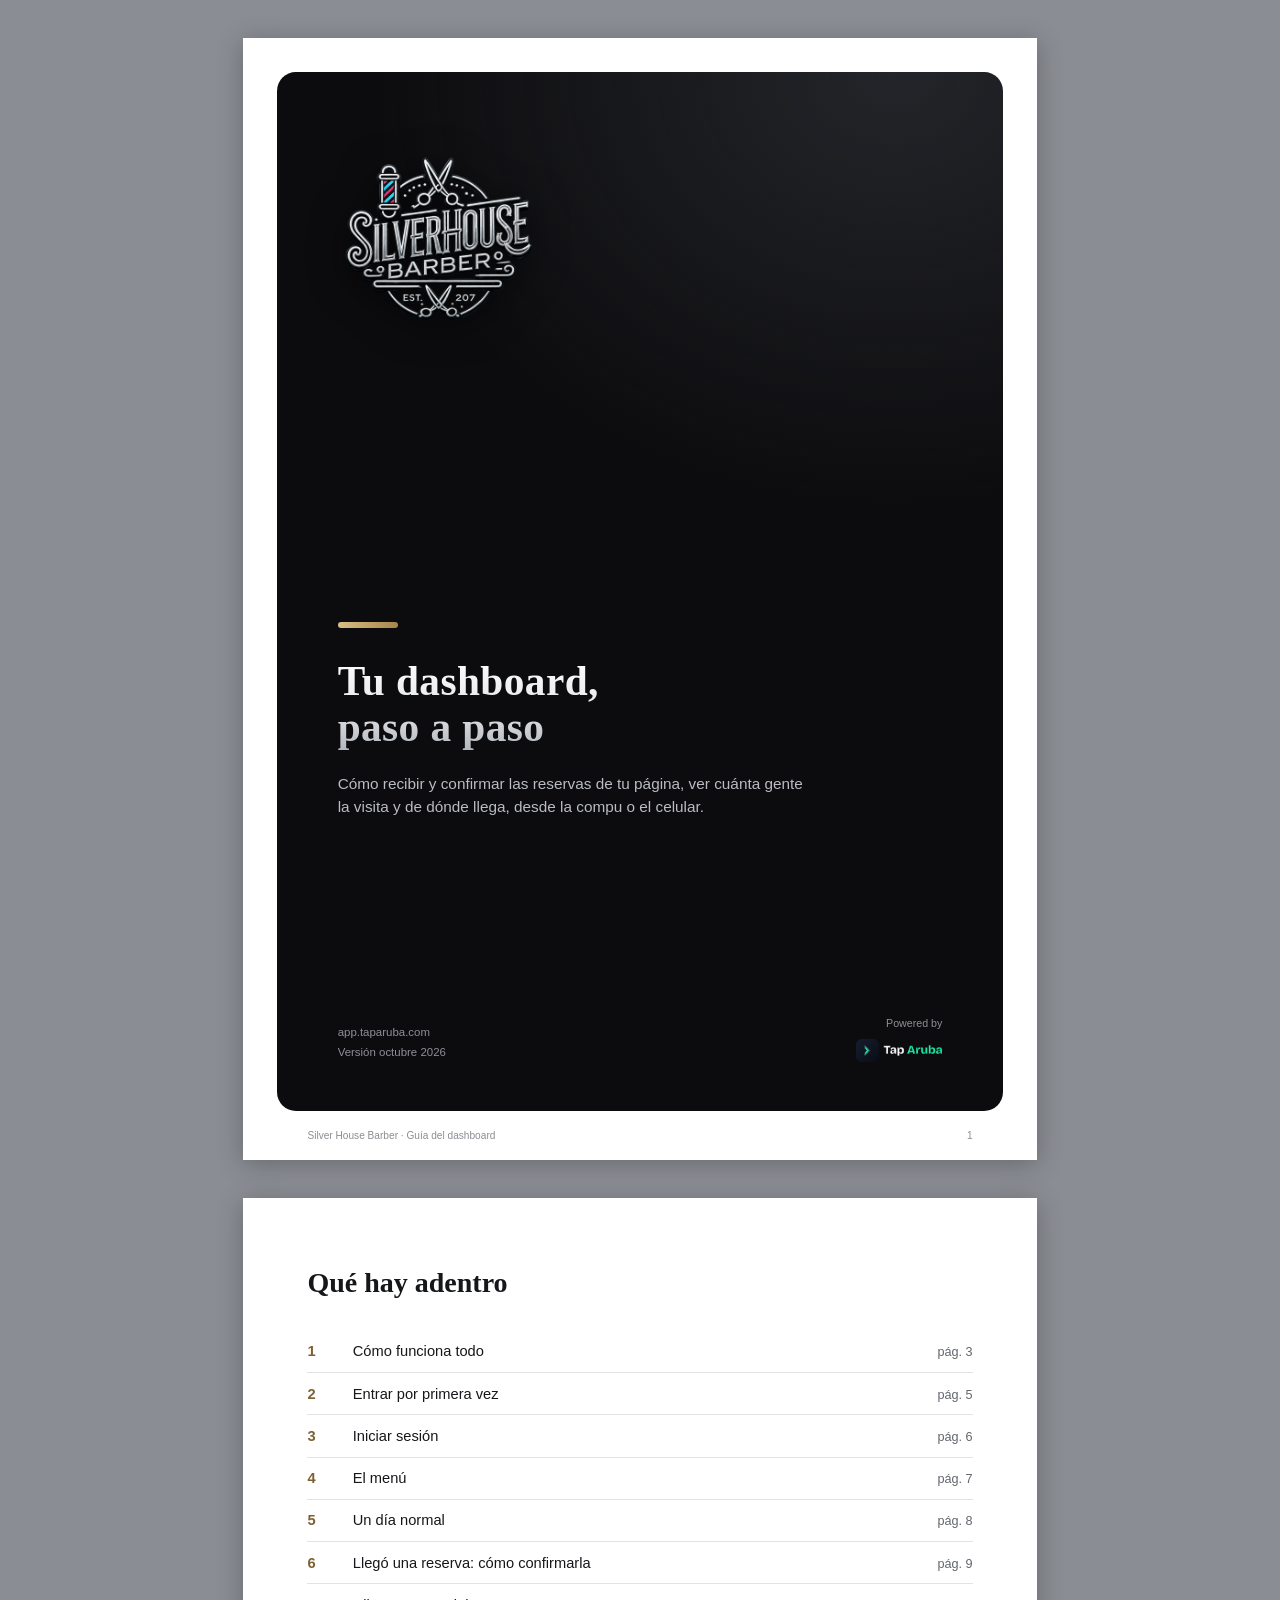
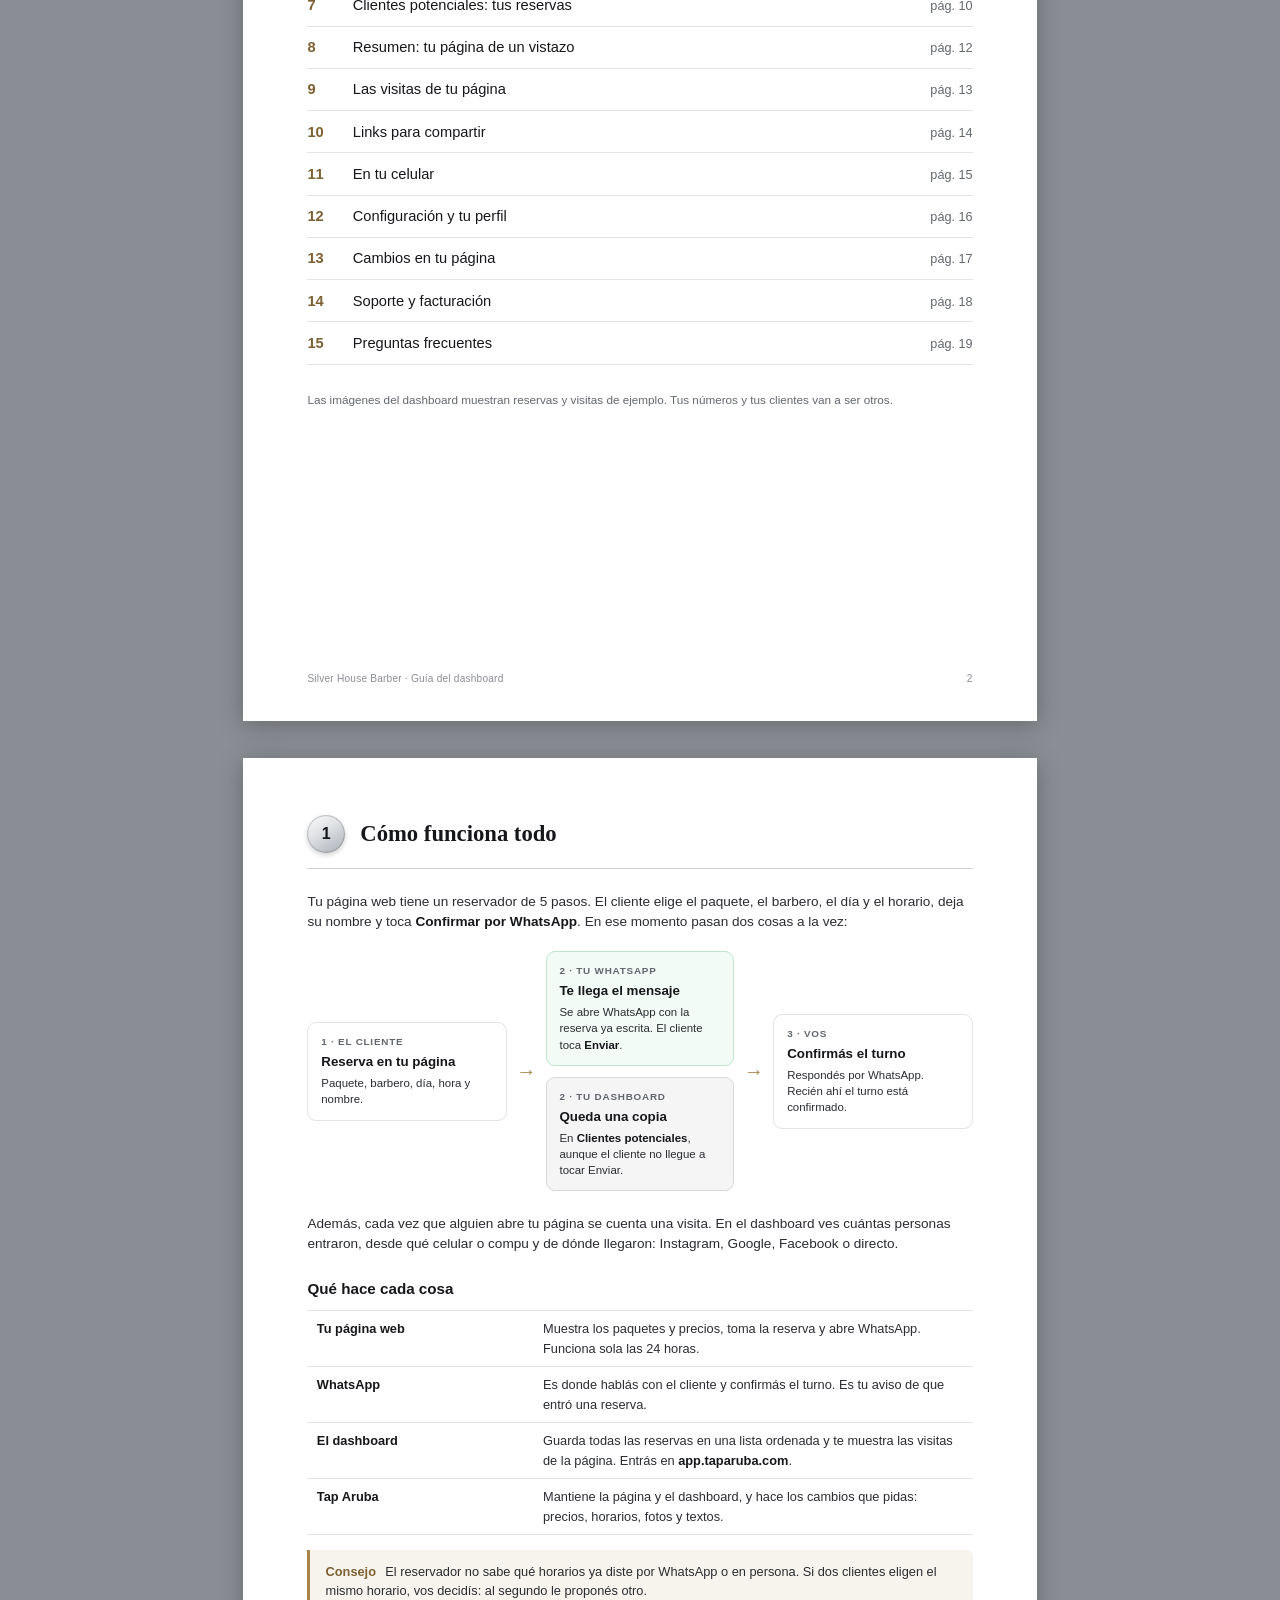
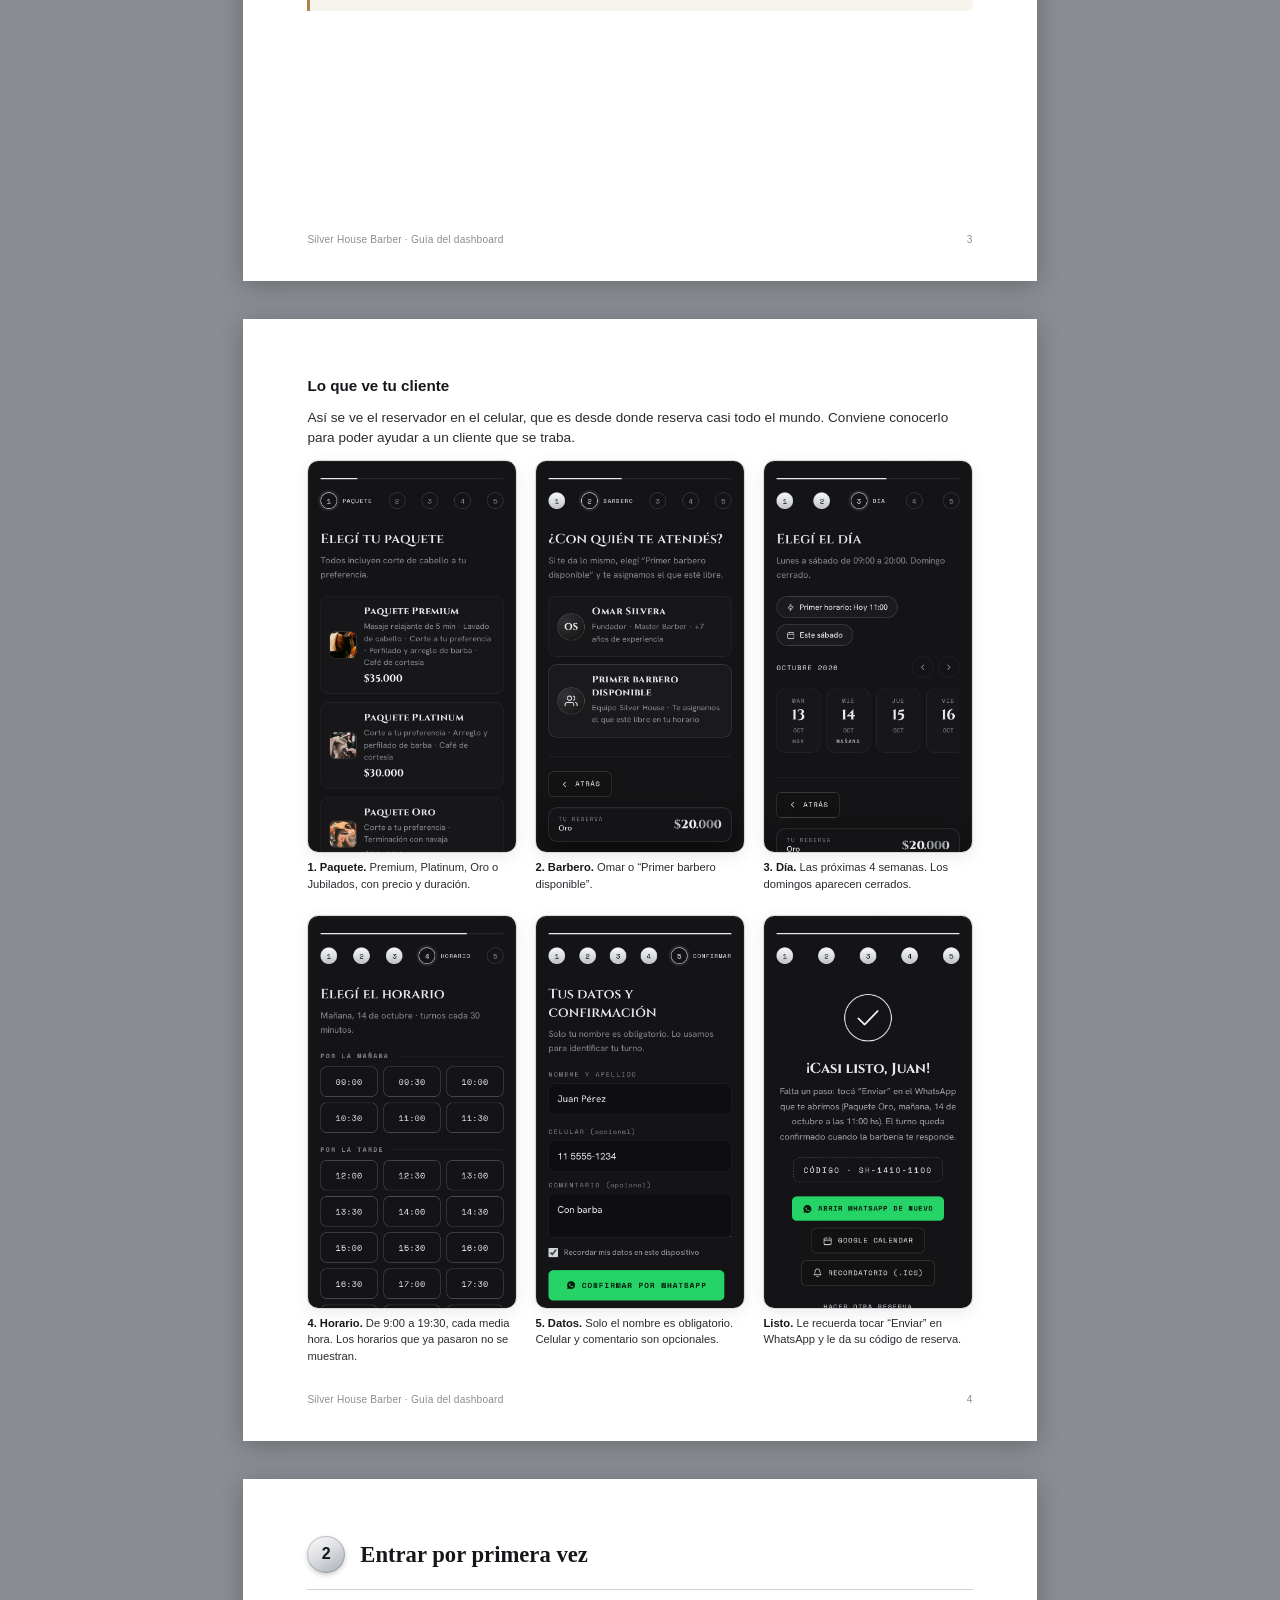
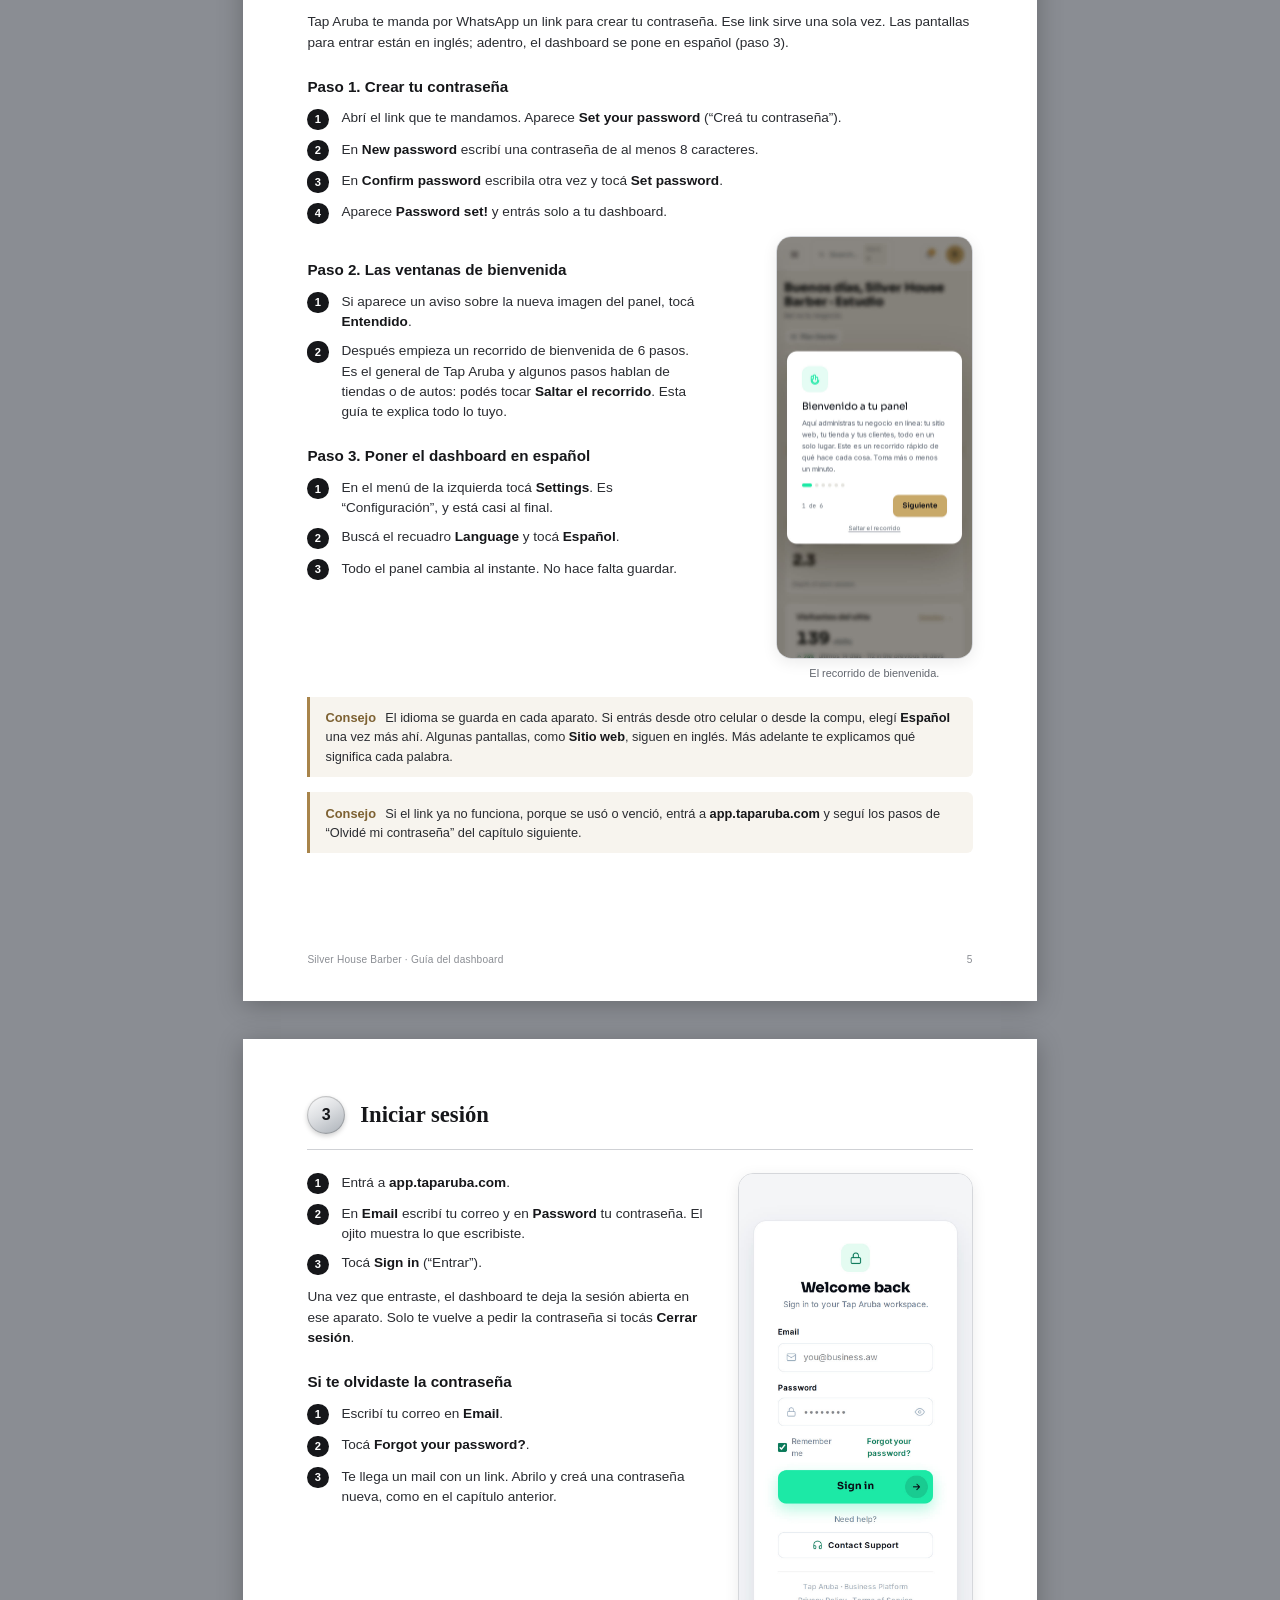
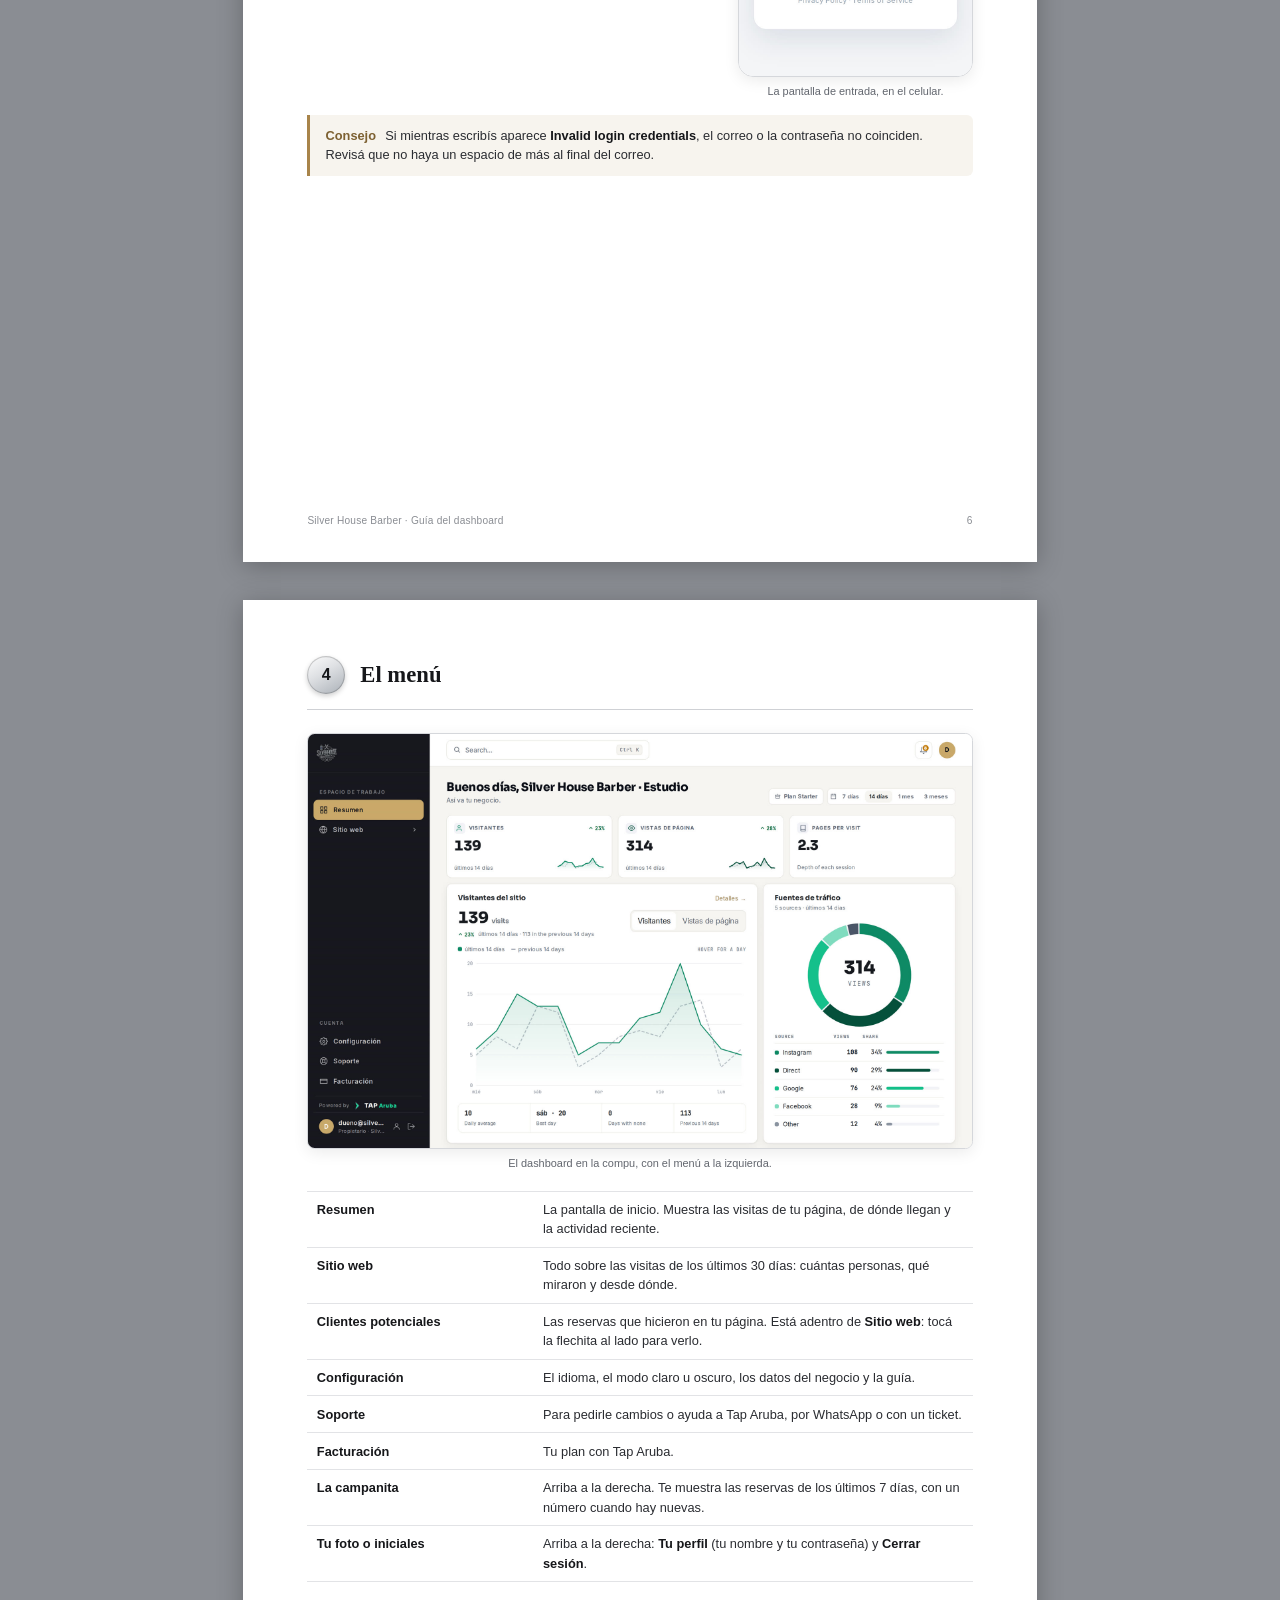
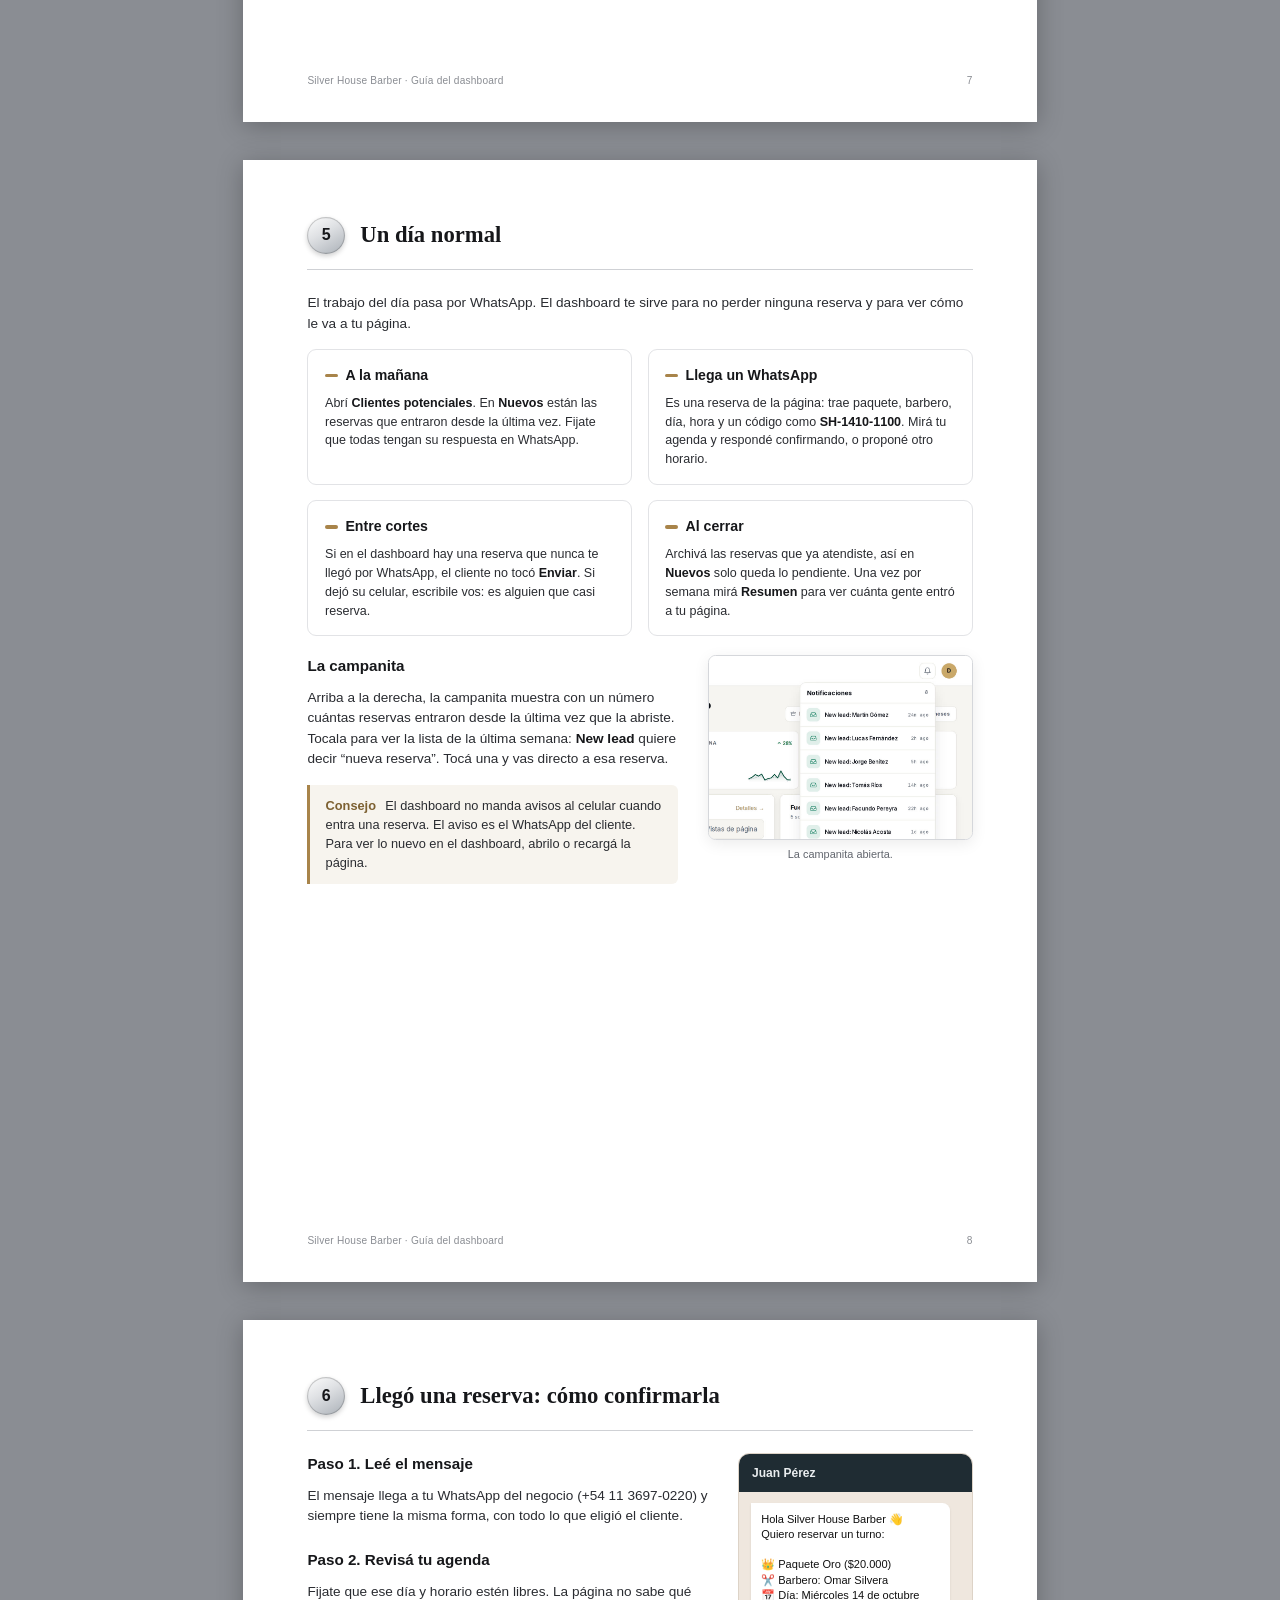
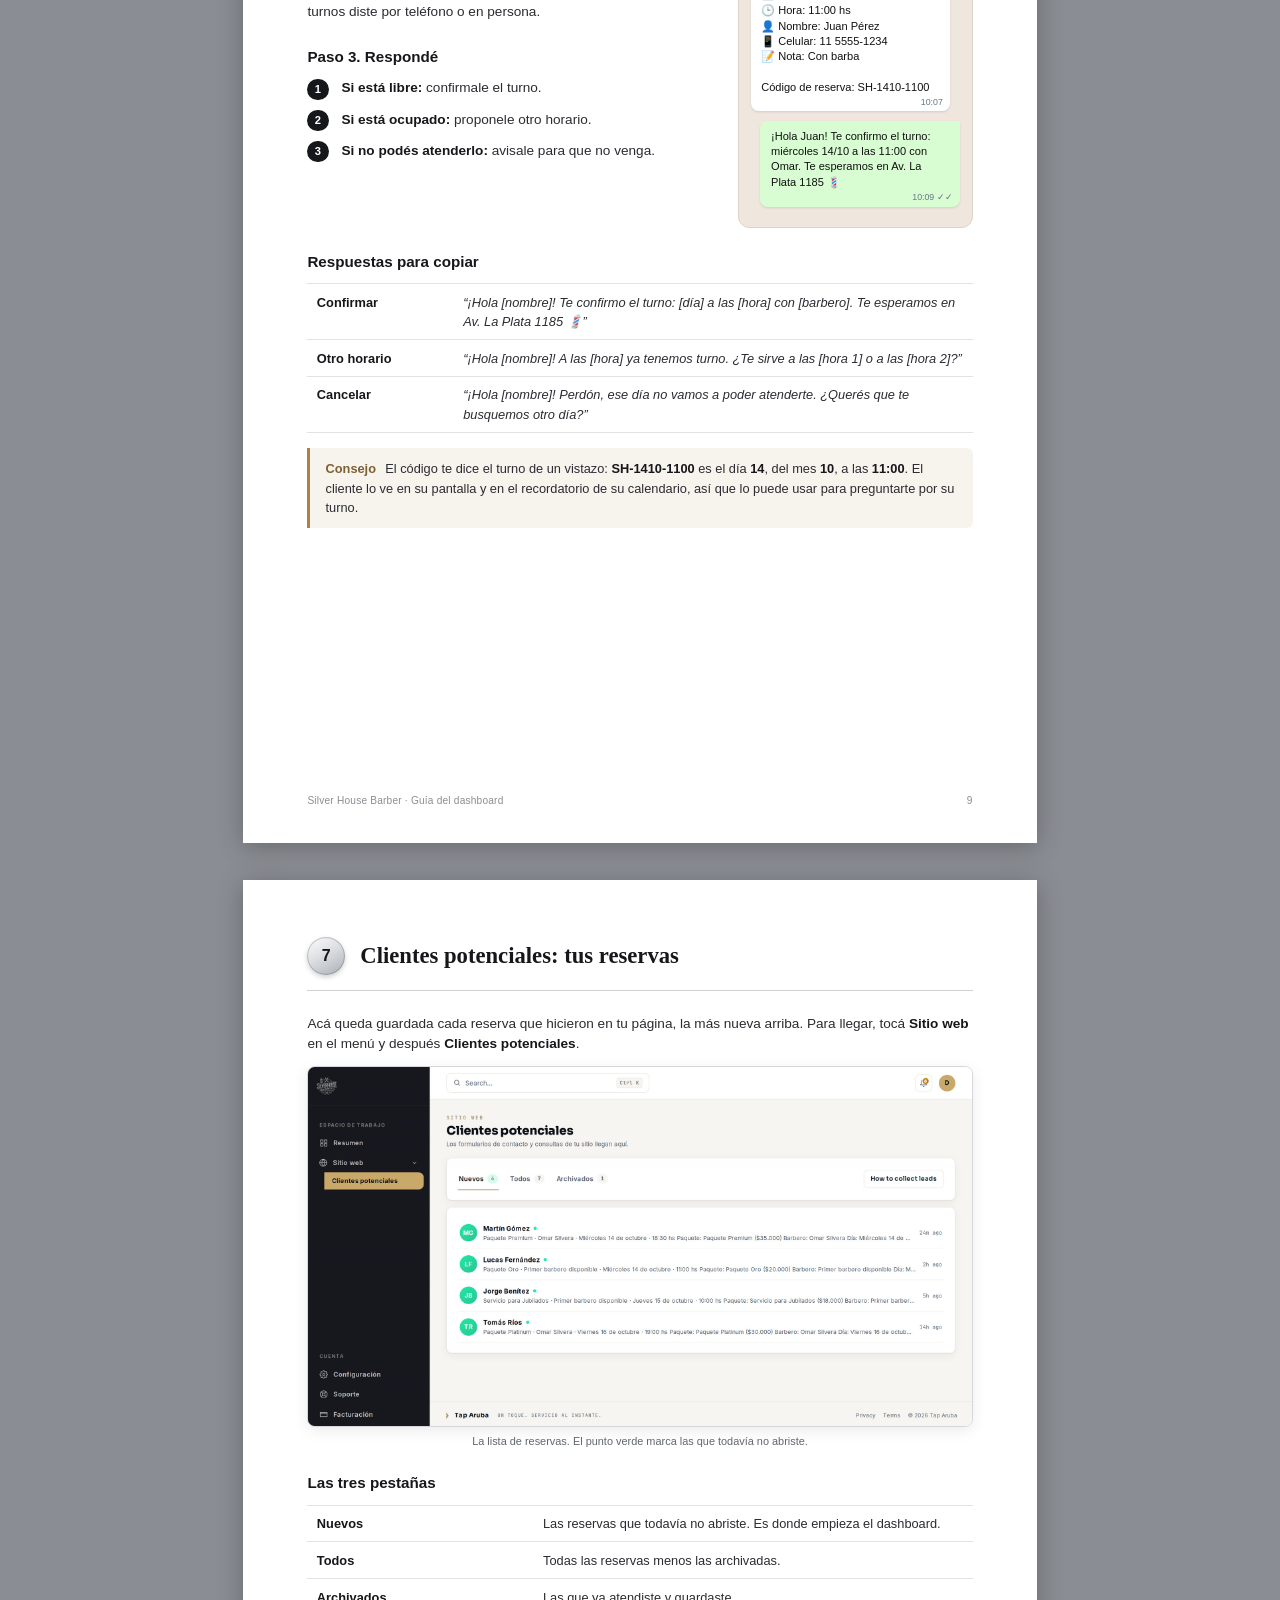
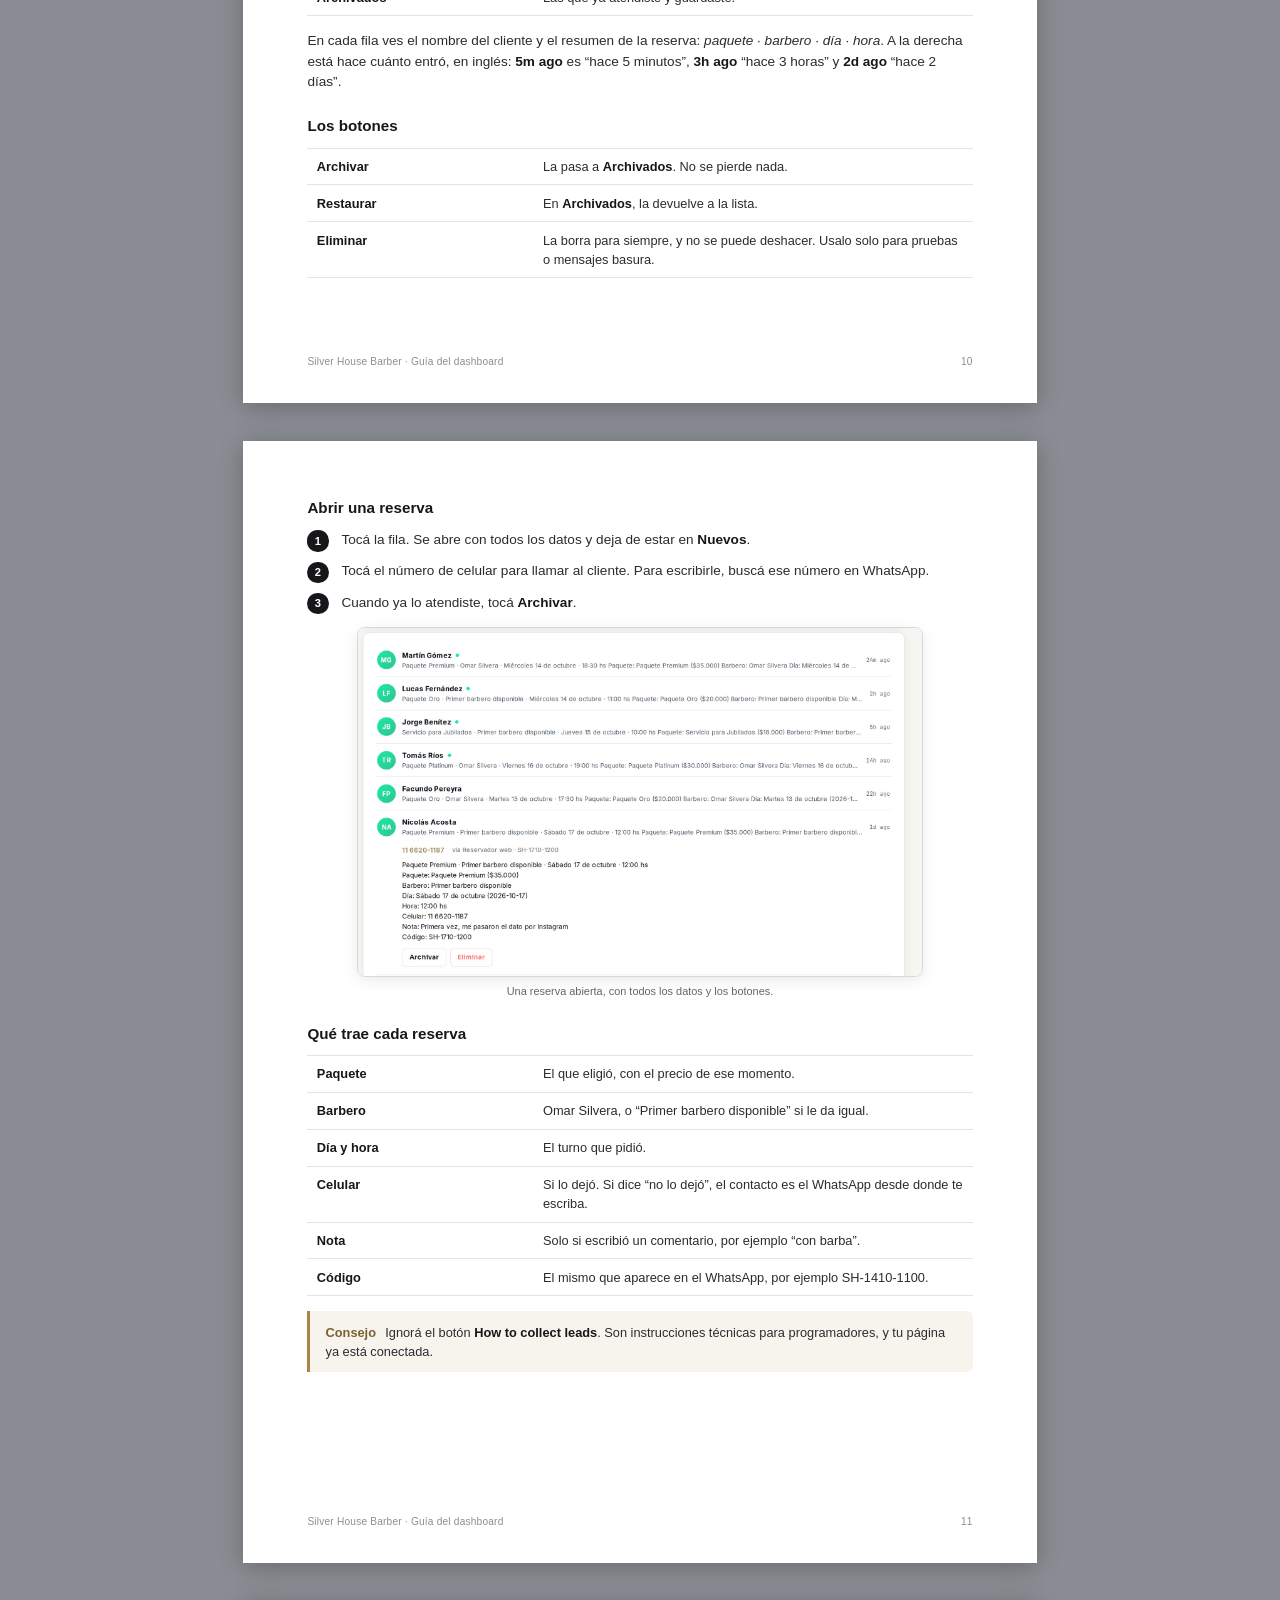
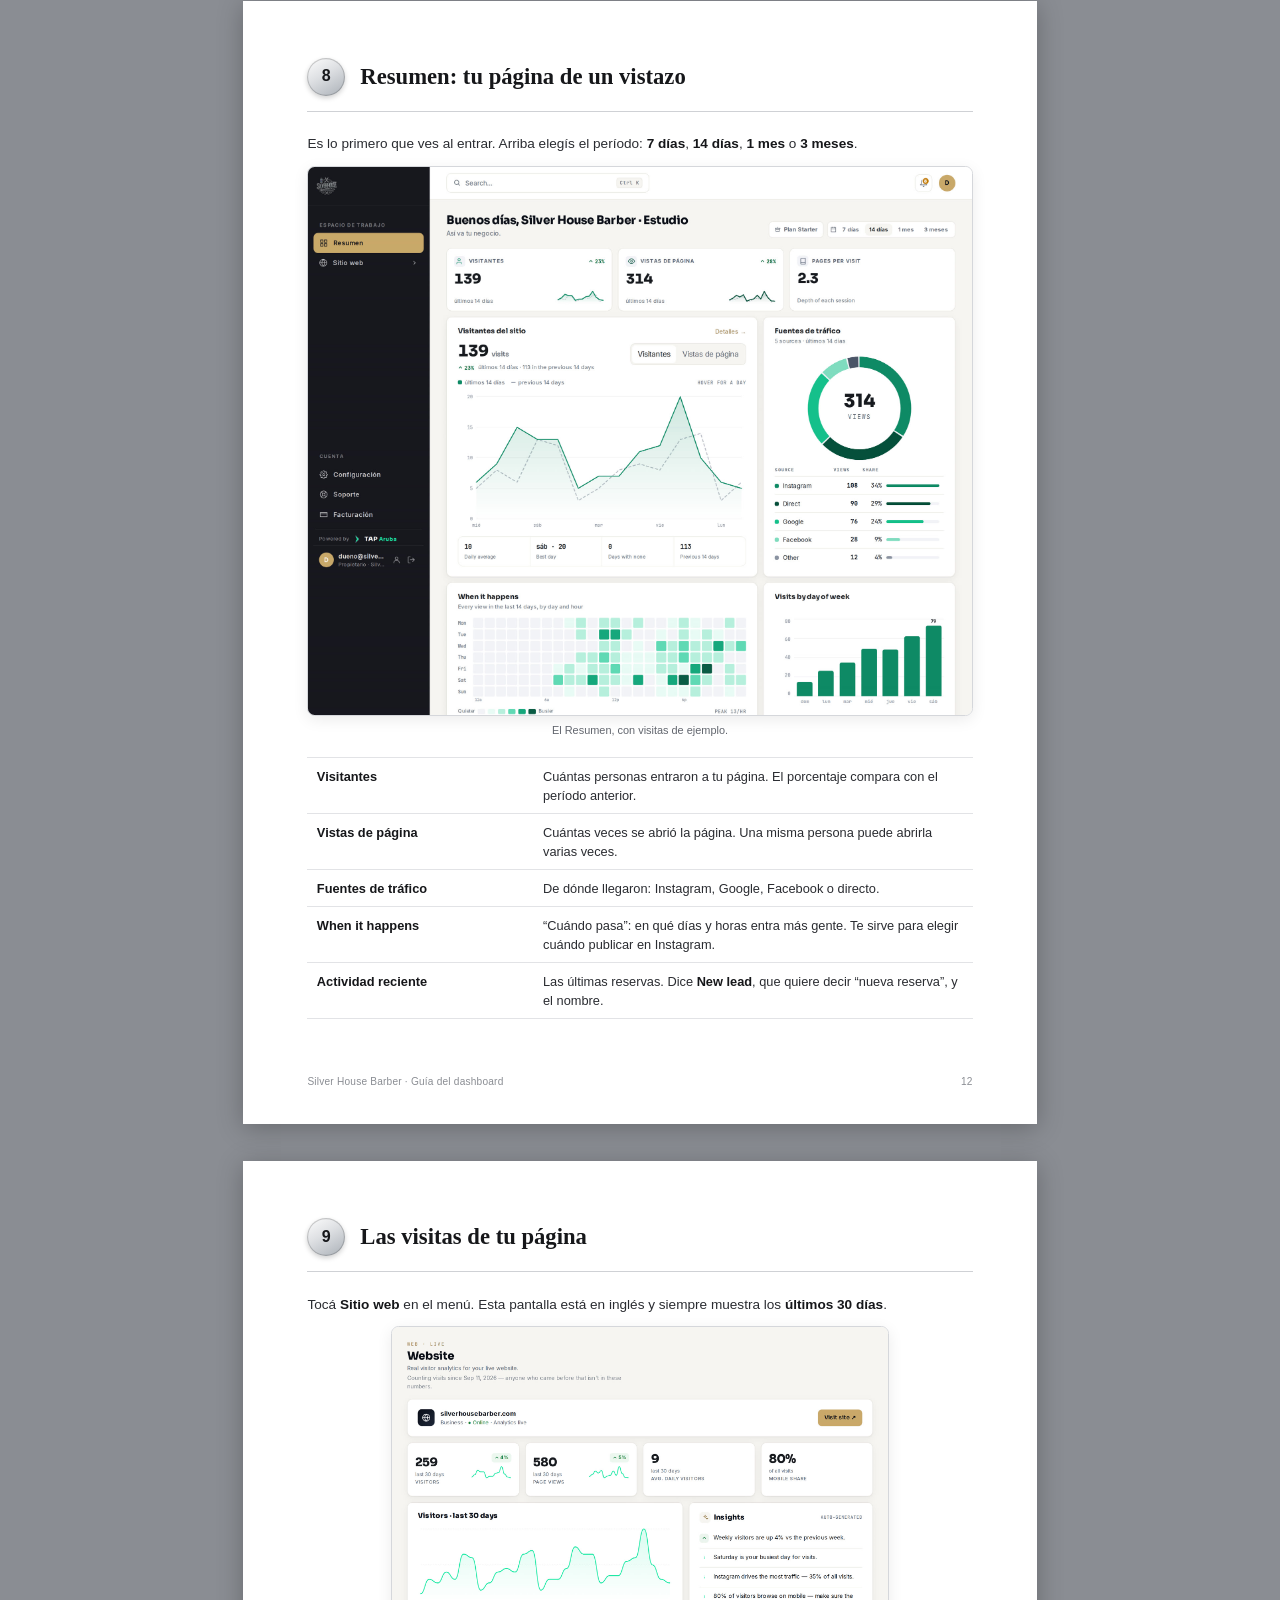
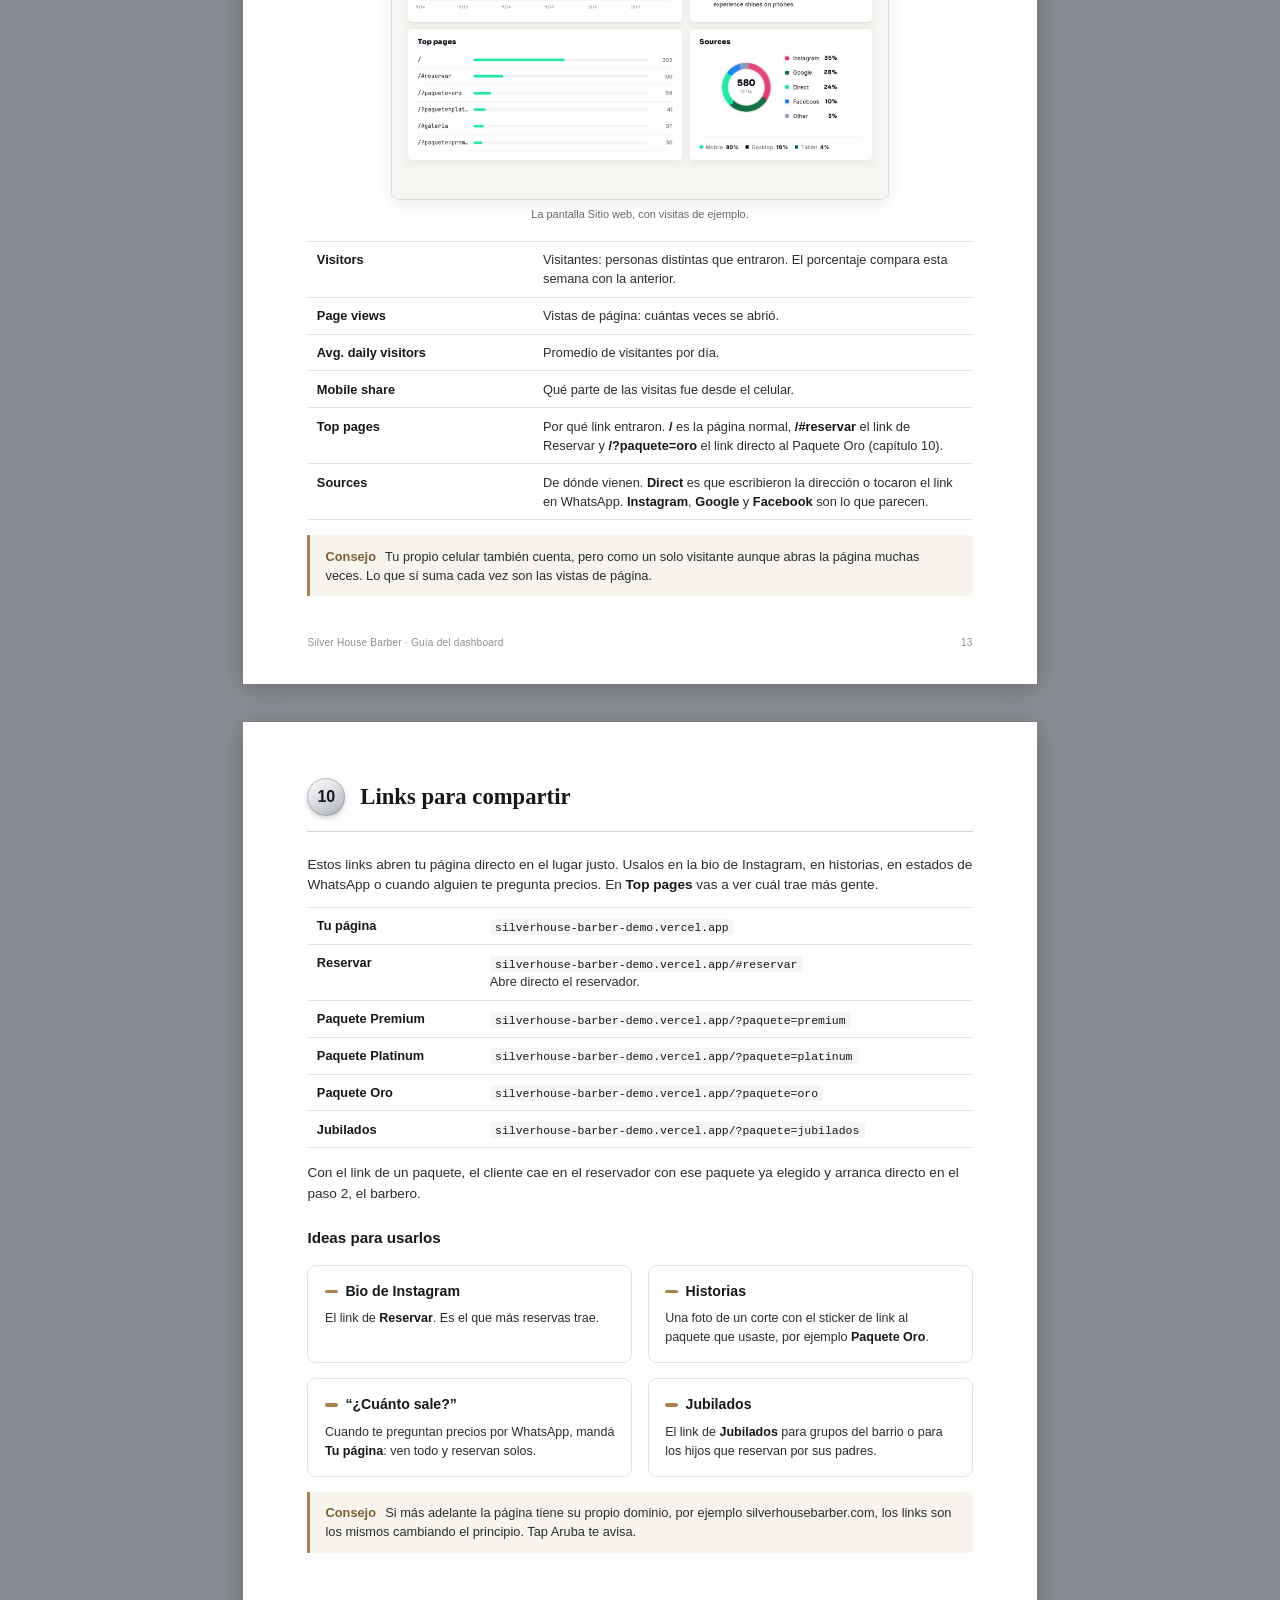
==== docs/guia-dashboard/guia.html @ 468381e8 "Connect Silver House to the Tap Aruba dashboard and add the owner's guide - The site now sends page " ====
<!doctype html>
<html lang="es">
<head>
<meta charset="utf-8">
<title>Silver House Barber · Guía del dashboard</title>
<link rel="stylesheet" href="../../silverhouse-barber/fonts/fonts.css">
<link rel="stylesheet" href="guia.css">
</head>
<body>

<!-- ============ PORTADA ============ -->
<section class="page cover" data-nofoot>
  <div class="cover-card">
    <img class="cover-logo" src="img/silverhouse-logo.png" alt="Silver House Barber">
    <div class="cover-main">
      <div class="bar"></div>
      <h1>Tu dashboard,<br>paso a paso</h1>
      <p>Cómo recibir y confirmar las reservas de tu página, ver cuánta gente la visita y de dónde llega, desde la compu o el celular.</p>
    </div>
    <div class="cover-foot">
      <div>app.taparuba.com<br>Versión octubre 2026</div>
      <div class="powered">Powered by<img src="img/logo-white.png" alt="Tap Aruba"></div>
    </div>
  </div>
</section>

<!-- ============ ÍNDICE ============ -->
<section class="page">
  <h2 class="toc-title">Qué hay adentro</h2>
  <ol class="toc" id="toc"></ol>
  <p class="toc-note">Las imágenes del dashboard muestran reservas y visitas de ejemplo. Tus números y tus clientes van a ser otros.</p>
</section>

<!-- ============ 1. CÓMO FUNCIONA ============ -->
<section class="page" data-ch="Cómo funciona todo">
  <h2 class="ch"><span class="n"></span>Cómo funciona todo</h2>
  <p>Tu página web tiene un reservador de 5 pasos. El cliente elige el paquete, el barbero, el día y el horario, deja su nombre y toca <b>Confirmar por WhatsApp</b>. En ese momento pasan dos cosas a la vez:</p>

  <div class="flow">
    <div class="flow-box">
      <div class="flow-k">1 · El cliente</div>
      <div class="flow-t">Reserva en tu página</div>
      <div class="flow-s">Paquete, barbero, día, hora y nombre.</div>
    </div>
    <div class="flow-arrow">→</div>
    <div class="flow-col">
      <div class="flow-box wa">
        <div class="flow-k">2 · Tu WhatsApp</div>
        <div class="flow-t">Te llega el mensaje</div>
        <div class="flow-s">Se abre WhatsApp con la reserva ya escrita. El cliente toca <b>Enviar</b>.</div>
      </div>
      <div class="flow-box dash">
        <div class="flow-k">2 · Tu dashboard</div>
        <div class="flow-t">Queda una copia</div>
        <div class="flow-s">En <b>Clientes potenciales</b>, aunque el cliente no llegue a tocar Enviar.</div>
      </div>
    </div>
    <div class="flow-arrow">→</div>
    <div class="flow-box">
      <div class="flow-k">3 · Vos</div>
      <div class="flow-t">Confirmás el turno</div>
      <div class="flow-s">Respondés por WhatsApp. Recién ahí el turno está confirmado.</div>
    </div>
  </div>

  <p>Además, cada vez que alguien abre tu página se cuenta una visita. En el dashboard ves cuántas personas entraron, desde qué celular o compu y de dónde llegaron: Instagram, Google, Facebook o directo.</p>

  <h3>Qué hace cada cosa</h3>
  <table class="t2">
    <tr><td>Tu página web</td><td>Muestra los paquetes y precios, toma la reserva y abre WhatsApp. Funciona sola las 24 horas.</td></tr>
    <tr><td>WhatsApp</td><td>Es donde hablás con el cliente y confirmás el turno. Es tu aviso de que entró una reserva.</td></tr>
    <tr><td>El dashboard</td><td>Guarda todas las reservas en una lista ordenada y te muestra las visitas de la página. Entrás en <b>app.taparuba.com</b>.</td></tr>
    <tr><td>Tap Aruba</td><td>Mantiene la página y el dashboard, y hace los cambios que pidas: precios, horarios, fotos y textos.</td></tr>
  </table>

  <div class="tip"><b>Consejo</b> El reservador no sabe qué horarios ya diste por WhatsApp o en persona. Si dos clientes eligen el mismo horario, vos decidís: al segundo le proponés otro.</div>
</section>

<section class="page" data-cont>
  <h3 class="first">Lo que ve tu cliente</h3>
  <p>Así se ve el reservador en el celular, que es desde donde reserva casi todo el mundo. Conviene conocerlo para poder ayudar a un cliente que se traba.</p>
  <div class="phones five">
    <figure><img src="img/book-1.png" alt=""><figcaption><b>1. Paquete.</b> Premium, Platinum, Oro o Jubilados, con precio y duración.</figcaption></figure>
    <figure><img src="img/book-2.png" alt=""><figcaption><b>2. Barbero.</b> Omar o “Primer barbero disponible”.</figcaption></figure>
    <figure><img src="img/book-3.png" alt=""><figcaption><b>3. Día.</b> Las próximas 4 semanas. Los domingos aparecen cerrados.</figcaption></figure>
  </div>
  <div class="phones five">
    <figure><img src="img/book-4.png" alt=""><figcaption><b>4. Horario.</b> De 9:00 a 19:30, cada media hora. Los horarios que ya pasaron no se muestran.</figcaption></figure>
    <figure><img src="img/book-5.png" alt=""><figcaption><b>5. Datos.</b> Solo el nombre es obligatorio. Celular y comentario son opcionales.</figcaption></figure>
    <figure><img src="img/book-done.png" alt=""><figcaption><b>Listo.</b> Le recuerda tocar “Enviar” en WhatsApp y le da su código de reserva.</figcaption></figure>
  </div>
</section>

<!-- ============ 2. PRIMERA VEZ ============ -->
<section class="page" data-ch="Entrar por primera vez">
  <h2 class="ch"><span class="n"></span>Entrar por primera vez</h2>
  <p>Tap Aruba te manda por WhatsApp un link para crear tu contraseña. Ese link sirve una sola vez. Las pantallas para entrar están en inglés; adentro, el dashboard se pone en español (paso 3).</p>

  <h3>Paso 1. Crear tu contraseña</h3>
  <ol class="steps">
    <li>Abrí el link que te mandamos. Aparece <b>Set your password</b> (“Creá tu contraseña”).</li>
    <li>En <b>New password</b> escribí una contraseña de al menos 8 caracteres.</li>
    <li>En <b>Confirm password</b> escribila otra vez y tocá <b>Set password</b>.</li>
    <li>Aparece <b>Password set!</b> y entrás solo a tu dashboard.</li>
  </ol>

  <div class="split">
    <div>
      <h3>Paso 2. Las ventanas de bienvenida</h3>
      <ol class="steps">
        <li>Si aparece un aviso sobre la nueva imagen del panel, tocá <b>Entendido</b>.</li>
        <li>Después empieza un recorrido de bienvenida de 6 pasos. Es el general de Tap Aruba y algunos pasos hablan de tiendas o de autos: podés tocar <b>Saltar el recorrido</b>. Esta guía te explica todo lo tuyo.</li>
      </ol>
      <h3>Paso 3. Poner el dashboard en español</h3>
      <ol class="steps">
        <li>En el menú de la izquierda tocá <b>Settings</b>. Es “Configuración”, y está casi al final.</li>
        <li>Buscá el recuadro <b>Language</b> y tocá <b>Español</b>.</li>
        <li>Todo el panel cambia al instante. No hace falta guardar.</li>
      </ol>
    </div>
    <figure class="shot phone-shot small"><img src="img/dash-tour-mobile.jpg" alt=""><figcaption>El recorrido de bienvenida.</figcaption></figure>
  </div>

  <div class="tip"><b>Consejo</b> El idioma se guarda en cada aparato. Si entrás desde otro celular o desde la compu, elegí <b>Español</b> una vez más ahí. Algunas pantallas, como <b>Sitio web</b>, siguen en inglés. Más adelante te explicamos qué significa cada palabra.</div>
  <div class="tip"><b>Consejo</b> Si el link ya no funciona, porque se usó o venció, entrá a <b>app.taparuba.com</b> y seguí los pasos de “Olvidé mi contraseña” del capítulo siguiente.</div>
</section>

<!-- ============ 3. INICIAR SESIÓN ============ -->
<section class="page" data-ch="Iniciar sesión">
  <h2 class="ch"><span class="n"></span>Iniciar sesión</h2>
  <div class="split">
    <div>
      <ol class="steps">
        <li>Entrá a <b>app.taparuba.com</b>.</li>
        <li>En <b>Email</b> escribí tu correo y en <b>Password</b> tu contraseña. El ojito muestra lo que escribiste.</li>
        <li>Tocá <b>Sign in</b> (“Entrar”).</li>
      </ol>
      <p>Una vez que entraste, el dashboard te deja la sesión abierta en ese aparato. Solo te vuelve a pedir la contraseña si tocás <b>Cerrar sesión</b>.</p>
      <h3>Si te olvidaste la contraseña</h3>
      <ol class="steps">
        <li>Escribí tu correo en <b>Email</b>.</li>
        <li>Tocá <b>Forgot your password?</b>.</li>
        <li>Te llega un mail con un link. Abrilo y creá una contraseña nueva, como en el capítulo anterior.</li>
      </ol>
    </div>
    <figure class="shot phone-shot"><img src="img/dash-login-mobile.jpg" alt=""><figcaption>La pantalla de entrada, en el celular.</figcaption></figure>
  </div>
  <div class="tip"><b>Consejo</b> Si mientras escribís aparece <b>Invalid login credentials</b>, el correo o la contraseña no coinciden. Revisá que no haya un espacio de más al final del correo.</div>
</section>

<!-- ============ 4. EL MENÚ ============ -->
<section class="page" data-ch="El menú">
  <h2 class="ch"><span class="n"></span>El menú</h2>
  <figure class="shot"><img src="img/dash-home-desktop.jpg" alt=""><figcaption>El dashboard en la compu, con el menú a la izquierda.</figcaption></figure>
  <table class="t2">
    <tr><td>Resumen</td><td>La pantalla de inicio. Muestra las visitas de tu página, de dónde llegan y la actividad reciente.</td></tr>
    <tr><td>Sitio web</td><td>Todo sobre las visitas de los últimos 30 días: cuántas personas, qué miraron y desde dónde.</td></tr>
    <tr><td>Clientes potenciales</td><td>Las reservas que hicieron en tu página. Está adentro de <b>Sitio web</b>: tocá la flechita al lado para verlo.</td></tr>
    <tr><td>Configuración</td><td>El idioma, el modo claro u oscuro, los datos del negocio y la guía.</td></tr>
    <tr><td>Soporte</td><td>Para pedirle cambios o ayuda a Tap Aruba, por WhatsApp o con un ticket.</td></tr>
    <tr><td>Facturación</td><td>Tu plan con Tap Aruba.</td></tr>
    <tr><td>La campanita</td><td>Arriba a la derecha. Te muestra las reservas de los últimos 7 días, con un número cuando hay nuevas.</td></tr>
    <tr><td>Tu foto o iniciales</td><td>Arriba a la derecha: <b>Tu perfil</b> (tu nombre y tu contraseña) y <b>Cerrar sesión</b>.</td></tr>
  </table>
</section>

<!-- ============ 5. UN DÍA NORMAL ============ -->
<section class="page" data-ch="Un día normal">
  <h2 class="ch"><span class="n"></span>Un día normal</h2>
  <p>El trabajo del día pasa por WhatsApp. El dashboard te sirve para no perder ninguna reserva y para ver cómo le va a tu página.</p>
  <div class="cards">
    <div class="card"><h4>A la mañana</h4><p>Abrí <b>Clientes potenciales</b>. En <b>Nuevos</b> están las reservas que entraron desde la última vez. Fijate que todas tengan su respuesta en WhatsApp.</p></div>
    <div class="card"><h4>Llega un WhatsApp</h4><p>Es una reserva de la página: trae paquete, barbero, día, hora y un código como <b>SH-1410-1100</b>. Mirá tu agenda y respondé confirmando, o proponé otro horario.</p></div>
    <div class="card"><h4>Entre cortes</h4><p>Si en el dashboard hay una reserva que nunca te llegó por WhatsApp, el cliente no tocó <b>Enviar</b>. Si dejó su celular, escribile vos: es alguien que casi reserva.</p></div>
    <div class="card"><h4>Al cerrar</h4><p>Archivá las reservas que ya atendiste, así en <b>Nuevos</b> solo queda lo pendiente. Una vez por semana mirá <b>Resumen</b> para ver cuánta gente entró a tu página.</p></div>
  </div>
  <div class="split bell">
    <div>
      <h3 class="first">La campanita</h3>
      <p>Arriba a la derecha, la campanita muestra con un número cuántas reservas entraron desde la última vez que la abriste. Tocala para ver la lista de la última semana: <b>New lead</b> quiere decir “nueva reserva”. Tocá una y vas directo a esa reserva.</p>
      <div class="tip"><b>Consejo</b> El dashboard no manda avisos al celular cuando entra una reserva. El aviso es el WhatsApp del cliente. Para ver lo nuevo en el dashboard, abrilo o recargá la página.</div>
    </div>
    <figure class="shot"><img src="img/dash-bell.jpg" alt=""><figcaption>La campanita abierta.</figcaption></figure>
  </div>
</section>

<!-- ============ 6. CONFIRMAR UNA RESERVA ============ -->
<section class="page" data-ch="Llegó una reserva: cómo confirmarla">
  <h2 class="ch"><span class="n"></span>Llegó una reserva: cómo confirmarla</h2>
  <div class="split">
    <div>
      <h3 class="first">Paso 1. Leé el mensaje</h3>
      <p>El mensaje llega a tu WhatsApp del negocio (+54 11 3697-0220) y siempre tiene la misma forma, con todo lo que eligió el cliente.</p>
      <h3>Paso 2. Revisá tu agenda</h3>
      <p>Fijate que ese día y horario estén libres. La página no sabe qué turnos diste por teléfono o en persona.</p>
      <h3>Paso 3. Respondé</h3>
      <ol class="steps">
        <li><b>Si está libre:</b> confirmale el turno.</li>
        <li><b>Si está ocupado:</b> proponele otro horario.</li>
        <li><b>Si no podés atenderlo:</b> avisale para que no venga.</li>
      </ol>
    </div>
    <div class="wa-chat">
      <div class="wa-head">Juan Pérez</div>
      <div class="wa-msg">Hola Silver House Barber 👋
Quiero reservar un turno:

👑 Paquete Oro ($20.000)
✂️ Barbero: Omar Silvera
📅 Día: Miércoles 14 de octubre
🕒 Hora: 11:00 hs
👤 Nombre: Juan Pérez
📱 Celular: 11 5555-1234
📝 Nota: Con barba

Código de reserva: SH-1410-1100<span class="wa-time">10:07</span></div>
      <div class="wa-msg me">¡Hola Juan! Te confirmo el turno: miércoles 14/10 a las 11:00 con Omar. Te esperamos en Av. La Plata 1185 💈<span class="wa-time">10:09 ✓✓</span></div>
    </div>
  </div>

  <h3>Respuestas para copiar</h3>
  <table class="t2 quotes">
    <tr><td>Confirmar</td><td>“¡Hola [nombre]! Te confirmo el turno: [día] a las [hora] con [barbero]. Te esperamos en Av. La Plata 1185 💈”</td></tr>
    <tr><td>Otro horario</td><td>“¡Hola [nombre]! A las [hora] ya tenemos turno. ¿Te sirve a las [hora 1] o a las [hora 2]?”</td></tr>
    <tr><td>Cancelar</td><td>“¡Hola [nombre]! Perdón, ese día no vamos a poder atenderte. ¿Querés que te busquemos otro día?”</td></tr>
  </table>
  <div class="tip"><b>Consejo</b> El código te dice el turno de un vistazo: <b>SH-1410-1100</b> es el día <b>14</b>, del mes <b>10</b>, a las <b>11:00</b>. El cliente lo ve en su pantalla y en el recordatorio de su calendario, así que lo puede usar para preguntarte por su turno.</div>
</section>

<!-- ============ 7. CLIENTES POTENCIALES ============ -->
<section class="page" data-ch="Clientes potenciales: tus reservas">
  <h2 class="ch"><span class="n"></span>Clientes potenciales: tus reservas</h2>
  <p>Acá queda guardada cada reserva que hicieron en tu página, la más nueva arriba. Para llegar, tocá <b>Sitio web</b> en el menú y después <b>Clientes potenciales</b>.</p>
  <figure class="shot"><img src="img/dash-leads-desktop.jpg" alt=""><figcaption>La lista de reservas. El punto verde marca las que todavía no abriste.</figcaption></figure>
  <h3>Las tres pestañas</h3>
  <table class="t2">
    <tr><td>Nuevos</td><td>Las reservas que todavía no abriste. Es donde empieza el dashboard.</td></tr>
    <tr><td>Todos</td><td>Todas las reservas menos las archivadas.</td></tr>
    <tr><td>Archivados</td><td>Las que ya atendiste y guardaste.</td></tr>
  </table>
  <p>En cada fila ves el nombre del cliente y el resumen de la reserva: <i>paquete · barbero · día · hora</i>. A la derecha está hace cuánto entró, en inglés: <b>5m ago</b> es “hace 5 minutos”, <b>3h ago</b> “hace 3 horas” y <b>2d ago</b> “hace 2 días”.</p>
  <h3>Los botones</h3>
  <table class="t2">
    <tr><td>Archivar</td><td>La pasa a <b>Archivados</b>. No se pierde nada.</td></tr>
    <tr><td>Restaurar</td><td>En <b>Archivados</b>, la devuelve a la lista.</td></tr>
    <tr><td>Eliminar</td><td>La borra para siempre, y no se puede deshacer. Usalo solo para pruebas o mensajes basura.</td></tr>
  </table>
</section>

<section class="page" data-cont>
  <h3 class="first">Abrir una reserva</h3>
  <ol class="steps">
    <li>Tocá la fila. Se abre con todos los datos y deja de estar en <b>Nuevos</b>.</li>
    <li>Tocá el número de celular para llamar al cliente. Para escribirle, buscá ese número en WhatsApp.</li>
    <li>Cuando ya lo atendiste, tocá <b>Archivar</b>.</li>
  </ol>
  <figure class="shot narrow"><img src="img/dash-lead-open-desktop.jpg" alt=""><figcaption>Una reserva abierta, con todos los datos y los botones.</figcaption></figure>
  <h3>Qué trae cada reserva</h3>
  <table class="t2">
    <tr><td>Paquete</td><td>El que eligió, con el precio de ese momento.</td></tr>
    <tr><td>Barbero</td><td>Omar Silvera, o “Primer barbero disponible” si le da igual.</td></tr>
    <tr><td>Día y hora</td><td>El turno que pidió.</td></tr>
    <tr><td>Celular</td><td>Si lo dejó. Si dice “no lo dejó”, el contacto es el WhatsApp desde donde te escriba.</td></tr>
    <tr><td>Nota</td><td>Solo si escribió un comentario, por ejemplo “con barba”.</td></tr>
    <tr><td>Código</td><td>El mismo que aparece en el WhatsApp, por ejemplo SH-1410-1100.</td></tr>
  </table>
  <div class="tip"><b>Consejo</b> Ignorá el botón <b>How to collect leads</b>. Son instrucciones técnicas para programadores, y tu página ya está conectada.</div>
</section>

<!-- ============ 8. RESUMEN ============ -->
<section class="page" data-ch="Resumen: tu página de un vistazo">
  <h2 class="ch"><span class="n"></span>Resumen: tu página de un vistazo</h2>
  <p>Es lo primero que ves al entrar. Arriba elegís el período: <b>7 días</b>, <b>14 días</b>, <b>1 mes</b> o <b>3 meses</b>.</p>
  <figure class="shot"><img src="img/dash-home-full.jpg" alt=""><figcaption>El Resumen, con visitas de ejemplo.</figcaption></figure>
  <table class="t2">
    <tr><td>Visitantes</td><td>Cuántas personas entraron a tu página. El porcentaje compara con el período anterior.</td></tr>
    <tr><td>Vistas de página</td><td>Cuántas veces se abrió la página. Una misma persona puede abrirla varias veces.</td></tr>
    <tr><td>Fuentes de tráfico</td><td>De dónde llegaron: Instagram, Google, Facebook o directo.</td></tr>
    <tr><td>When it happens</td><td>“Cuándo pasa”: en qué días y horas entra más gente. Te sirve para elegir cuándo publicar en Instagram.</td></tr>
    <tr><td>Actividad reciente</td><td>Las últimas reservas. Dice <b>New lead</b>, que quiere decir “nueva reserva”, y el nombre.</td></tr>
  </table>
</section>

<!-- ============ 9. VISITAS ============ -->
<section class="page" data-ch="Las visitas de tu página">
  <h2 class="ch"><span class="n"></span>Las visitas de tu página</h2>
  <p>Tocá <b>Sitio web</b> en el menú. Esta pantalla está en inglés y siempre muestra los <b>últimos 30 días</b>.</p>
  <figure class="shot narrow web"><img src="img/dash-website-desktop.jpg" alt=""><figcaption>La pantalla Sitio web, con visitas de ejemplo.</figcaption></figure>
  <table class="t2">
    <tr><td>Visitors</td><td>Visitantes: personas distintas que entraron. El porcentaje compara esta semana con la anterior.</td></tr>
    <tr><td>Page views</td><td>Vistas de página: cuántas veces se abrió.</td></tr>
    <tr><td>Avg. daily visitors</td><td>Promedio de visitantes por día.</td></tr>
    <tr><td>Mobile share</td><td>Qué parte de las visitas fue desde el celular.</td></tr>
    <tr><td>Top pages</td><td>Por qué link entraron. <b>/</b> es la página normal, <b>/#reservar</b> el link de Reservar y <b>/?paquete=oro</b> el link directo al Paquete Oro (capítulo 10).</td></tr>
    <tr><td>Sources</td><td>De dónde vienen. <b>Direct</b> es que escribieron la dirección o tocaron el link en WhatsApp. <b>Instagram</b>, <b>Google</b> y <b>Facebook</b> son lo que parecen.</td></tr>
  </table>
  <div class="tip"><b>Consejo</b> Tu propio celular también cuenta, pero como un solo visitante aunque abras la página muchas veces. Lo que sí suma cada vez son las vistas de página.</div>
</section>

<!-- ============ 10. LINKS ============ -->
<section class="page" data-ch="Links para compartir">
  <h2 class="ch"><span class="n"></span>Links para compartir</h2>
  <p>Estos links abren tu página directo en el lugar justo. Usalos en la bio de Instagram, en historias, en estados de WhatsApp o cuando alguien te pregunta precios. En <b>Top pages</b> vas a ver cuál trae más gente.</p>
  <table class="t2 links">
    <tr><td>Tu página</td><td><span class="url">silverhouse-barber-demo.vercel.app</span></td></tr>
    <tr><td>Reservar</td><td><span class="url">silverhouse-barber-demo.vercel.app/#reservar</span><br>Abre directo el reservador.</td></tr>
    <tr><td>Paquete Premium</td><td><span class="url">silverhouse-barber-demo.vercel.app/?paquete=premium</span></td></tr>
    <tr><td>Paquete Platinum</td><td><span class="url">silverhouse-barber-demo.vercel.app/?paquete=platinum</span></td></tr>
    <tr><td>Paquete Oro</td><td><span class="url">silverhouse-barber-demo.vercel.app/?paquete=oro</span></td></tr>
    <tr><td>Jubilados</td><td><span class="url">silverhouse-barber-demo.vercel.app/?paquete=jubilados</span></td></tr>
  </table>
  <p>Con el link de un paquete, el cliente cae en el reservador con ese paquete ya elegido y arranca directo en el paso 2, el barbero.</p>
  <h3>Ideas para usarlos</h3>
  <div class="cards">
    <div class="card"><h4>Bio de Instagram</h4><p>El link de <b>Reservar</b>. Es el que más reservas trae.</p></div>
    <div class="card"><h4>Historias</h4><p>Una foto de un corte con el sticker de link al paquete que usaste, por ejemplo <b>Paquete Oro</b>.</p></div>
    <div class="card"><h4>“¿Cuánto sale?”</h4><p>Cuando te preguntan precios por WhatsApp, mandá <b>Tu página</b>: ven todo y reservan solos.</p></div>
    <div class="card"><h4>Jubilados</h4><p>El link de <b>Jubilados</b> para grupos del barrio o para los hijos que reservan por sus padres.</p></div>
  </div>
  <div class="tip"><b>Consejo</b> Si más adelante la página tiene su propio dominio, por ejemplo silverhousebarber.com, los links son los mismos cambiando el principio. Tap Aruba te avisa.</div>
</section>

<!-- ============ 11. CELULAR ============ -->
<section class="page" data-ch="En tu celular">
  <h2 class="ch"><span class="n"></span>En tu celular</h2>
  <p>El dashboard funciona igual en el celular. El menú se abre con el botón <b>☰</b> de arriba a la izquierda.</p>
  <div class="phones three">
    <figure><img src="img/dash-home-mobile.jpg" alt=""><figcaption>El Resumen en el celular.</figcaption></figure>
    <figure><img src="img/dash-menu-mobile.jpg" alt=""><figcaption>El menú, abierto con ☰.</figcaption></figure>
    <figure><img src="img/dash-leads-mobile.jpg" alt=""><figcaption>Tus reservas en el celular.</figcaption></figure>
  </div>
  <h3>Tenerlo como una app</h3>
  <table class="t2">
    <tr><td>iPhone</td><td>Abrí <b>app.taparuba.com</b> en Safari, tocá <b>Compartir</b> (el cuadrado con la flecha) y elegí <b>Agregar a inicio</b>.</td></tr>
    <tr><td>Android</td><td>Abrí <b>app.taparuba.com</b> en Chrome, tocá los <b>⋮</b> de arriba a la derecha y elegí <b>Agregar a la pantalla principal</b> o <b>Instalar app</b>.</td></tr>
  </table>
  <p>Te queda un ícono de Tap Aruba en la pantalla del celular. Lo abrís y caés directo en tu dashboard.</p>
</section>

<!-- ============ 12. CONFIGURACIÓN ============ -->
<section class="page" data-ch="Configuración y tu perfil">
  <h2 class="ch"><span class="n"></span>Configuración y tu perfil</h2>
  <figure class="shot"><img src="img/dash-settings-desktop.jpg" alt=""><figcaption>Configuración.</figcaption></figure>
  <table class="t2">
    <tr><td>Idioma</td><td>Español, inglés, papiamento o neerlandés. Cambia al instante en ese aparato.</td></tr>
    <tr><td>Apariencia</td><td><b>Claro</b> u <b>Oscuro</b>, también por aparato.</td></tr>
    <tr><td>Perfil del negocio</td><td>Nombre, teléfono, correo, dirección y descripción. Son los datos del negocio dentro del dashboard. <b>No cambian tu página web</b>: para eso, mirá el capítulo 13.</td></tr>
    <tr><td>Marca</td><td>El logo y el color que se ven en tu dashboard. Ya vienen puestos con los de Silver House.</td></tr>
    <tr><td>Guía y tutorial</td><td><b>Abrir la guía</b> y <b>Repetir el recorrido</b>.</td></tr>
  </table>
  <p>Si cambiás algo de <b>Perfil del negocio</b> o <b>Marca</b>, tocá <b>Guardar cambios</b> arriba a la derecha.</p>
  <h3>Tu perfil y la seguridad</h3>
  <p>Tocá tu foto o tus iniciales y elegí <b>Tu perfil</b>. Ahí cambiás tu nombre y tu contraseña (<b>Update password</b>). También podés activar la verificación en dos pasos (<b>Two-factor authentication</b>), que pide un código del celular además de la contraseña:</p>
  <ol class="steps">
    <li>Instalá en el celular una app de códigos, como <b>Google Authenticator</b>.</li>
    <li>Tocá <b>Turn on two-factor</b> y escaneá el código QR con esa app.</li>
    <li>Escribí el número de 6 dígitos que muestra la app y tocá <b>Confirm</b>.</li>
  </ol>
  <div class="tip"><b>Consejo</b> Con la verificación en dos pasos activada, si perdés el celular no vas a poder entrar solo. Escribile a Tap Aruba y te la desactivan.</div>
</section>

<!-- ============ 13. CAMBIOS EN LA PÁGINA ============ -->
<section class="page" data-ch="Cambios en tu página">
  <h2 class="ch"><span class="n"></span>Cambios en tu página</h2>
  <p>Los precios, horarios, fotos y textos de la página los cambia Tap Aruba. Escribinos por WhatsApp con lo que necesitás y lo cambiamos.</p>
  <table class="t2">
    <tr><td>Precios</td><td>El paquete y el precio nuevo. Por ejemplo: “Paquete Oro pasa a $22.000 desde el lunes”.</td></tr>
    <tr><td>Qué incluye un paquete</td><td>El paquete y la lista nueva de servicios, con la duración.</td></tr>
    <tr><td>Horarios</td><td>Días y horas de atención. Hoy son de lunes a sábado, de 9:00 a 20:00, y el último turno es a las 19:30.</td></tr>
    <tr><td>Feriados y vacaciones</td><td>Las fechas en que no atendés, con unos días de anticipación, para que no se puedan reservar.</td></tr>
    <tr><td>Barberos</td><td>Nombre y especialidad de quien se suma, para que aparezca en el paso 2 del reservador.</td></tr>
    <tr><td>Fotos</td><td>Las fotos, con buena luz. Las mejores son de cortes terminados y del local.</td></tr>
    <tr><td>Textos y reseñas</td><td>El texto nuevo, o la captura de una reseña de Google que quieras mostrar.</td></tr>
    <tr><td>WhatsApp del negocio</td><td>El número nuevo, si cambia. Es a donde llegan las reservas.</td></tr>
  </table>
  <div class="tip"><b>Consejo</b> Si se suma un barbero, avisanos antes de que empiece. Así sus clientes ya lo pueden elegir en la página desde el primer día.</div>
  <h3>Cómo pedirlo</h3>
  <ol class="steps">
    <li>En el dashboard tocá <b>Soporte</b>.</li>
    <li>Tocá <b>Escríbenos por WhatsApp</b>, o abrí un ticket con <b>+ Nuevo ticket</b>.</li>
    <li>Contanos el cambio con todos los datos de la tabla.</li>
  </ol>
</section>

<!-- ============ 14. SOPORTE Y FACTURACIÓN ============ -->
<section class="page" data-ch="Soporte y facturación">
  <h2 class="ch"><span class="n"></span>Soporte y facturación</h2>
  <h3 class="first">Soporte</h3>
  <p>En <b>Soporte</b> tenés dos formas de hablar con Tap Aruba:</p>
  <table class="t2">
    <tr><td>WhatsApp</td><td><b>+297 744 4271</b>. Es lo más rápido. Respondemos en pocas horas.</td></tr>
    <tr><td>Ticket</td><td><b>+ Nuevo ticket</b>: escribís el asunto, los detalles y la prioridad, y tocás <b>Submit ticket</b>. Queda registrado en <b>Tus tickets</b>.</td></tr>
    <tr><td>Correo</td><td>arubatap@gmail.com</td></tr>
  </table>
  <h3>Facturación</h3>
  <p>En <b>Facturación</b> ves tu plan y lo que incluye. Para cambiar de plan o consultar por un pago, tocá <b>Cambiar plan</b> o <b>Pregunta de facturación</b> y te llevamos a Soporte.</p>
  <div class="tip"><b>Consejo</b> Tu página sigue funcionando y tomando reservas aunque no entres al dashboard. El dashboard es para que vos tengas todo ordenado.</div>
</section>

<!-- ============ 15. PREGUNTAS ============ -->
<section class="page" data-ch="Preguntas frecuentes">
  <h2 class="ch"><span class="n"></span>Preguntas frecuentes</h2>
  <div class="faq">
    <p class="q">¿Cuando aparece en Clientes potenciales, el turno ya está confirmado?</p>
    <p>No. Es la reserva que pidió el cliente. El turno queda confirmado cuando vos le respondés por WhatsApp.</p>
    <p class="q">Hay una reserva en el dashboard que nunca me llegó por WhatsApp. ¿Por qué?</p>
    <p>El cliente tocó <b>Confirmar por WhatsApp</b>, pero después no tocó <b>Enviar</b> en WhatsApp. Si dejó su celular, escribile vos. Si no lo dejó, archivala.</p>
    <p class="q">¿Me llega un aviso cuando alguien reserva?</p>
    <p>El aviso es el WhatsApp del cliente. El dashboard no manda notificaciones: lo nuevo lo ves en <b>Nuevos</b> y en la campanita cuando lo abrís o lo recargás.</p>
    <p class="q">Dos clientes eligieron el mismo horario. ¿Qué hago?</p>
    <p>Respetá al primero que te escribió y al segundo proponele otro horario. Tenés las respuestas para copiar en el capítulo 6.</p>
    <p class="q">¿Puedo cerrar un día por feriado o vacaciones?</p>
    <p>Sí. Avisanos las fechas con unos días de anticipación y las cerramos en la página.</p>
    <p class="q">El dashboard está en inglés. ¿Cómo lo paso a español?</p>
    <p>Andá a <b>Settings</b>, después a <b>Language</b>, y tocá <b>Español</b>. Hay que hacerlo una vez en cada aparato. La pantalla de entrada y la de <b>Sitio web</b> siguen en inglés: en los capítulos 3 y 9 tenés qué significa cada cosa.</p>
    <p class="q">¿Qué pasa si elimino una reserva?</p>
    <p>Se borra para siempre. Si solo querés sacarla de la lista, usá <b>Archivar</b>.</p>
    <p class="q">¿Mis propias visitas a la página cuentan?</p>
    <p>Sí. Cada aparato cuenta como un solo visitante, aunque abra la página muchas veces. Así que tu celular suma uno, y nada más.</p>
    <p class="q">Me olvidé la contraseña.</p>
    <p>En la pantalla de entrada escribí tu correo y tocá <b>Forgot your password?</b>. Te llega un mail para crear una nueva.</p>
    <p class="q">¿Puede entrar otra persona del equipo?</p>
    <p>Por ahora el dashboard tiene un solo acceso, el tuyo. Si querés que alguien más lo vea, consultanos.</p>
    <p class="q">¿Con quién hablo si algo no funciona?</p>
    <p>Con Tap Aruba, por WhatsApp al <b>+297 744 4271</b>. Mandanos una captura de pantalla de lo que ves y lo resolvemos.</p>
  </div>
</section>

<script src="guia.js"></script>
</body>
</html>
---- docs/guia-dashboard/guia.css ----
/* Guía del dashboard · Silver House Barber. A4, se imprime a PDF con Chromium (build.js). */
:root{
  --ink:#16171a; --text:#2a2c31; --muted:#62666e; --line:#e2e3e6; --soft:#f5f5f6;
  --night:#0c0c0e; --gold:#a8844a; --gold-ink:#7d6132; --tip:#f7f4ee;
  --silver:linear-gradient(150deg,#fdfdfd 0%,#dfe1e4 42%,#aab0b7 100%);
}
@page{ size:A4; margin:0 }
*{ box-sizing:border-box }
html,body{ margin:0; padding:0; background:#8a8d93 }
body{ font-family:'Hanken Grotesk', Arial, sans-serif; color:var(--text); font-size:10.2pt; line-height:1.5;
  -webkit-print-color-adjust:exact; print-color-adjust:exact }
@media screen{ .page{ margin:10mm auto; box-shadow:0 4px 24px rgba(0,0,0,.25) } }
@media print{ html,body{ background:#fff } }

.page{ width:210mm; height:297mm; position:relative; overflow:hidden; background:#fff;
  padding:15mm 17mm 20mm; page-break-after:always; break-after:page }
.page:last-of-type{ page-break-after:auto; break-after:auto }
.foot{ position:absolute; left:17mm; right:17mm; bottom:9mm; display:flex; justify-content:space-between;
  font-size:7.6pt; color:#8a8d93; letter-spacing:.02em }

b{ color:var(--ink); font-weight:700 }
p{ margin:0 0 3mm }
h3{ font-size:11.4pt; color:var(--ink); margin:6mm 0 2.6mm; font-weight:700 }
h3.first{ margin-top:0 }

/* ---------- portada ---------- */
.cover{ padding:0; background:#fff }
.cover-card{ position:absolute; inset:9mm 9mm 13mm; border-radius:5mm; color:#fff; padding:16mm 16mm 13mm;
  background:radial-gradient(120% 70% at 85% 0%, #24252a 0%, rgba(36,37,42,0) 60%), var(--night);
  display:flex; flex-direction:column }
.cover-logo{ width:58mm; height:auto; margin-left:-3mm; filter:drop-shadow(0 6px 18px rgba(0,0,0,.6)) }
.cover-main{ margin-top:auto; margin-bottom:auto; padding-top:20mm }
.cover .bar{ width:16mm; height:1.4mm; background:linear-gradient(90deg,#d9bf86,#a8844a); border-radius:1mm; margin-bottom:8mm }
.cover h1{ font-family:'Cinzel', serif; font-weight:700; font-size:31pt; line-height:1.12; margin:0 0 6mm; letter-spacing:.01em;
  background:linear-gradient(180deg,#ffffff 0%,#e4e6e9 55%,#b3b8bf 100%); -webkit-background-clip:text; background-clip:text; color:transparent }
.cover-main p{ color:#b9bcc2; font-size:11.5pt; max-width:125mm; margin:0 }
.cover-foot{ display:flex; justify-content:space-between; align-items:flex-end; font-size:8.6pt; color:#8d9097; line-height:1.7 }
.powered{ text-align:right; font-size:8pt }
.powered img{ display:block; height:6.2mm; margin-top:1.6mm; margin-left:auto }
.foot-cover{ position:absolute; left:17mm; right:17mm; bottom:4.5mm; display:flex; justify-content:space-between; font-size:7.6pt; color:#8a8d93 }

/* ---------- índice ---------- */
.toc-title{ font-family:'Cinzel', serif; font-size:21pt; color:var(--ink); margin:2mm 0 7mm; font-weight:700 }
.toc{ list-style:none; margin:0; padding:0 }
.toc li{ display:flex; align-items:baseline; gap:4mm; padding:2.55mm 0; border-bottom:.3mm solid var(--line); font-size:11pt; color:var(--ink) }
.toc .tn{ width:8mm; font-weight:800; color:var(--gold-ink) }
.toc .tt{ flex:1 }
.toc .tp{ color:var(--muted); font-size:9.5pt }
.toc-note{ margin-top:7mm; font-size:8.8pt; color:var(--muted) }

/* ---------- capítulos ---------- */
.ch{ display:flex; align-items:center; gap:4mm; font-family:'Cinzel', serif; font-weight:700; font-size:17pt; color:var(--ink);
  margin:0 0 6mm; padding-bottom:4mm; border-bottom:.35mm solid #cfd1d5; line-height:1.15 }
.ch .n{ flex:none; width:10mm; height:10mm; border-radius:50%; background:var(--silver); color:var(--ink);
  font-family:'Hanken Grotesk', Arial, sans-serif; font-weight:800; font-size:12pt; display:flex; align-items:center; justify-content:center;
  box-shadow:inset 0 0 0 .3mm rgba(0,0,0,.18), 0 .6mm 1.4mm rgba(0,0,0,.18) }

ol.steps{ list-style:none; counter-reset:s; margin:0 0 3mm; padding:0 }
ol.steps li{ counter-increment:s; position:relative; padding-left:9mm; margin-bottom:2.3mm; min-height:6mm }
ol.steps li::before{ content:counter(s); position:absolute; left:0; top:.1mm; width:5.6mm; height:5.6mm; border-radius:50%;
  background:var(--ink); color:#fff; font-size:8.4pt; font-weight:700; display:flex; align-items:center; justify-content:center }

.tip{ background:var(--tip); border-left:1mm solid var(--gold); border-radius:0 1.6mm 1.6mm 0; padding:3mm 4mm; margin:4mm 0; font-size:9.6pt }
.tip > b:first-child{ color:var(--gold-ink); margin-right:1.5mm }

table.t2{ width:100%; border-collapse:collapse; margin:1mm 0 4mm; font-size:9.6pt }
table.t2 td{ padding:2.2mm 2.5mm; border-bottom:.3mm solid var(--line); vertical-align:top }
table.t2 tr:first-child td{ border-top:.3mm solid var(--line) }
table.t2 td:first-child{ width:34%; font-weight:700; color:var(--ink) }
table.quotes td:first-child{ width:22% }
table.quotes td:last-child{ font-style:italic }
table.links td:first-child{ width:26% }
.url{ font-family:'Space Mono', monospace; font-size:8.6pt; color:var(--ink); background:var(--soft); padding:.4mm 1.4mm; border-radius:1mm; word-break:break-all }

.cards{ display:grid; grid-template-columns:1fr 1fr; gap:4mm; margin:4mm 0 }
.card{ border:.3mm solid var(--line); border-radius:2.4mm; padding:4mm 4.4mm; background:#fff }
.card h4{ margin:0 0 2mm; font-size:10.6pt; color:var(--ink); display:flex; align-items:center; gap:2mm }
.card h4::before{ content:''; width:3.4mm; height:.9mm; background:var(--gold); border-radius:1mm }
.card p{ margin:0; font-size:9.4pt }

figure{ margin:0 }
figcaption{ font-size:8.2pt; color:var(--muted); margin-top:1.6mm; text-align:center }
.shot{ margin:3mm 0 5mm }
.shot img{ display:block; width:100%; border:.3mm solid #d5d7db; border-radius:2mm; box-shadow:0 1mm 4mm rgba(0,0,0,.08) }
.shot.missing, .phones figure.missing{ border:.4mm dashed #c4c7cc; border-radius:2mm; padding:12mm 4mm; text-align:center; color:#9a9da3 }

.split{ display:grid; grid-template-columns:1fr 62mm; gap:8mm; align-items:start }
.split .phone-shot{ margin:0 }
.phone-shot img{ border-radius:4mm }

.phones{ display:grid; gap:5mm; margin:3mm 0 6mm; align-items:start }
.phones.five{ grid-template-columns:repeat(3,1fr) }
.phones.three{ grid-template-columns:repeat(3,1fr) }
.phones img{ display:block; width:100%; border-radius:3mm; border:.3mm solid #d5d7db; box-shadow:0 1mm 4mm rgba(0,0,0,.08) }
.phones.five img{ height:104mm; object-fit:cover; object-position:top }
.phones figcaption{ text-align:left; font-size:8.4pt; color:var(--text) }

/* ---------- flujo (cap. 1) ---------- */
.flow{ display:flex; align-items:center; gap:2.5mm; margin:5mm 0 6mm }
.flow-col{ display:flex; flex-direction:column; gap:3mm; flex:1.1 }
.flow > .flow-box{ flex:1 }
.flow-box{ border:.3mm solid var(--line); border-radius:2.4mm; padding:3.2mm 3.4mm; background:#fff }
.flow-box.wa{ border-color:#bfe6cc; background:#f3fbf6 }
.flow-box.dash{ border-color:#d6d8dc; background:var(--soft) }
.flow-k{ font-size:7.4pt; letter-spacing:.08em; text-transform:uppercase; color:var(--muted); font-weight:700 }
.flow-t{ font-weight:800; color:var(--ink); font-size:10pt; margin:.6mm 0 .8mm }
.flow-s{ font-size:8.6pt; line-height:1.4 }
.flow-arrow{ color:var(--gold); font-size:15pt; font-weight:700 }

/* ---------- WhatsApp (cap. 6) ---------- */
.wa-chat{ background:#efe7de; border-radius:3mm; padding:0 0 3mm; overflow:hidden; border:.3mm solid #ddd3c7;
  font-family:'Hanken Grotesk', Arial, sans-serif, 'Noto Color Emoji' }
.wa-head{ background:#1f2c33; color:#e9edef; font-weight:700; font-size:9pt; padding:2.6mm 3.4mm; margin-bottom:3mm }
.wa-msg{ white-space:pre-wrap; background:#fff; margin:0 3mm 2.4mm 3mm; padding:2.2mm 2.8mm 4.4mm; border-radius:0 2mm 2mm 2mm;
  font-size:8.3pt; line-height:1.38; color:#111; position:relative; box-shadow:0 .3mm .6mm rgba(0,0,0,.1); width:86% }
.wa-msg.me{ background:#d9fdd3; margin-left:auto; margin-right:3mm; border-radius:2mm 0 2mm 2mm; white-space:normal }
.wa-time{ position:absolute; right:2mm; bottom:1mm; font-size:6.6pt; color:#667781 }

/* ---------- preguntas ---------- */
.faq p{ margin:0 0 3.2mm; font-size:9.6pt }
.faq p.q{ font-weight:800; color:var(--ink); margin:0 0 1mm; font-size:10pt }
.split.bell{ grid-template-columns:1fr 70mm; margin-top:5mm }
.split.bell .shot{ margin:0 }
.phone-shot.small{ width:52mm; justify-self:end }
.shot.narrow{ width:150mm; margin-left:auto; margin-right:auto }
.shot.narrow.web{ width:132mm }
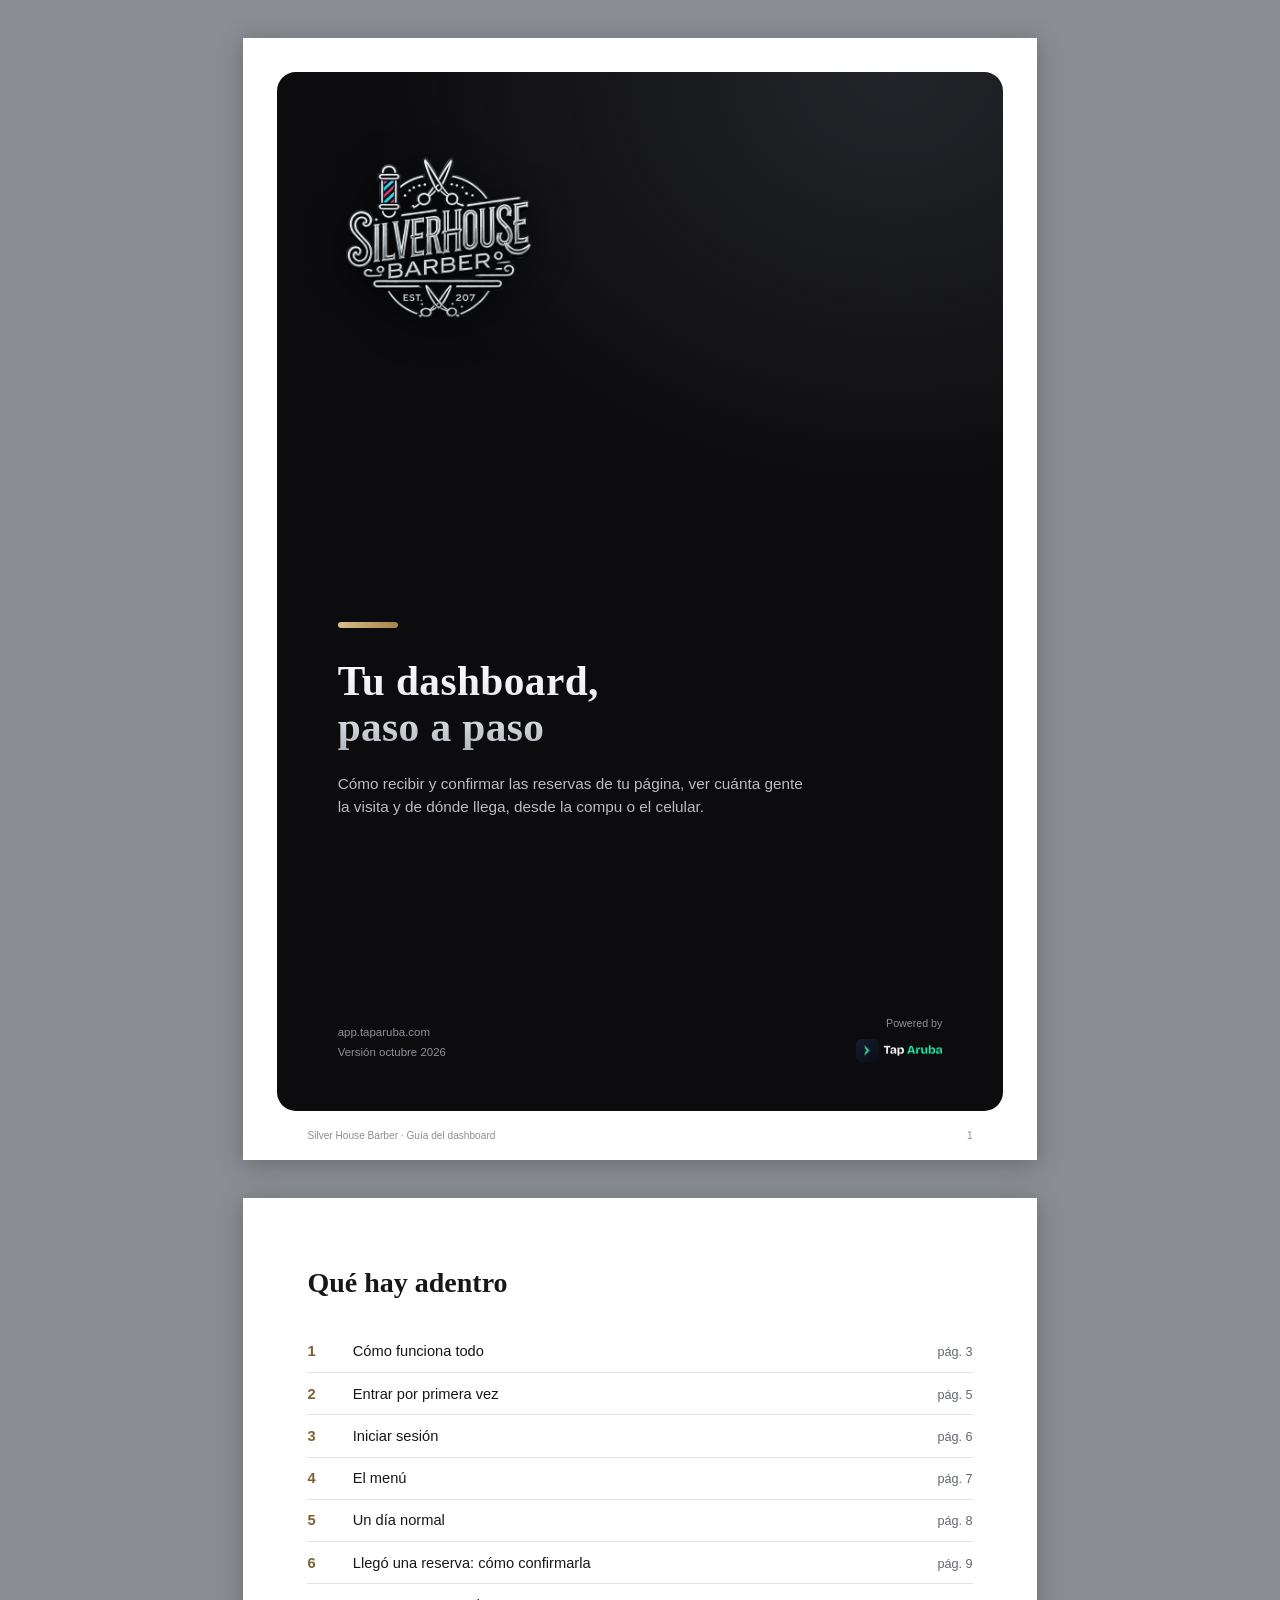
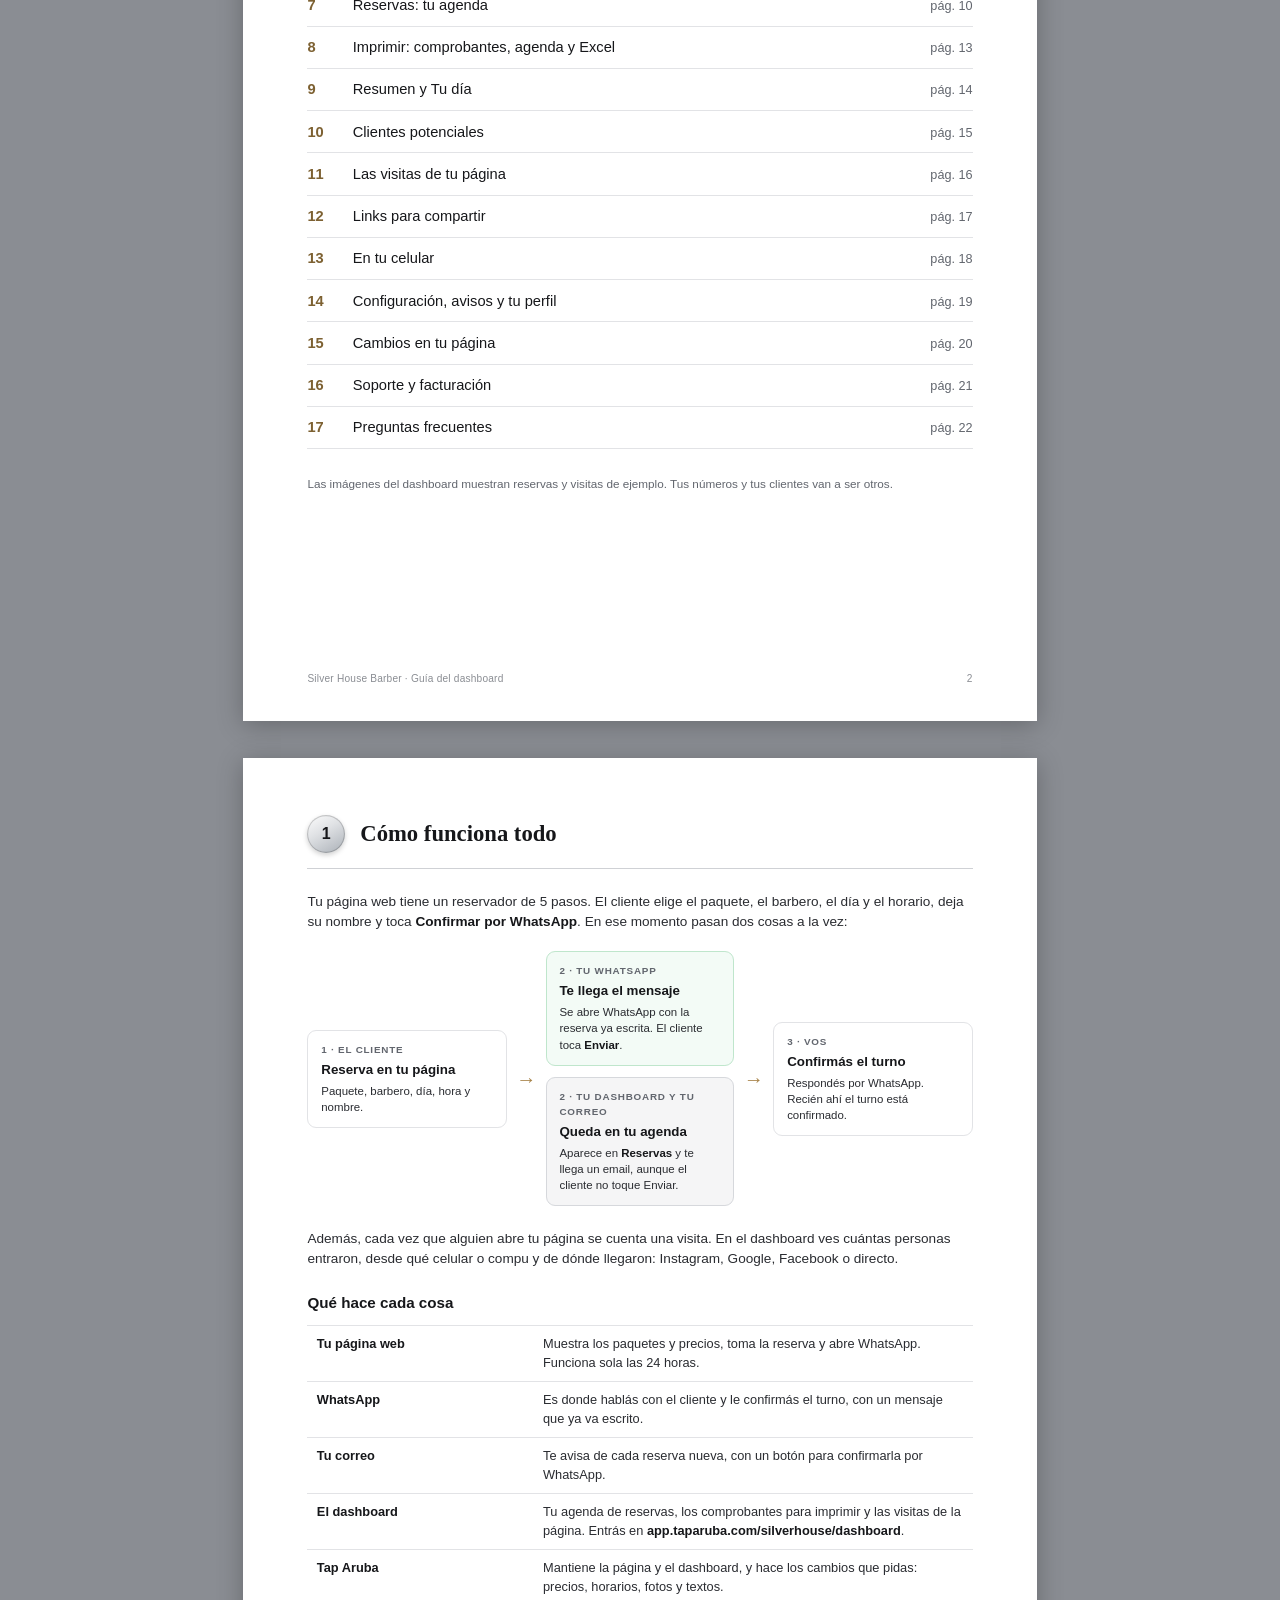
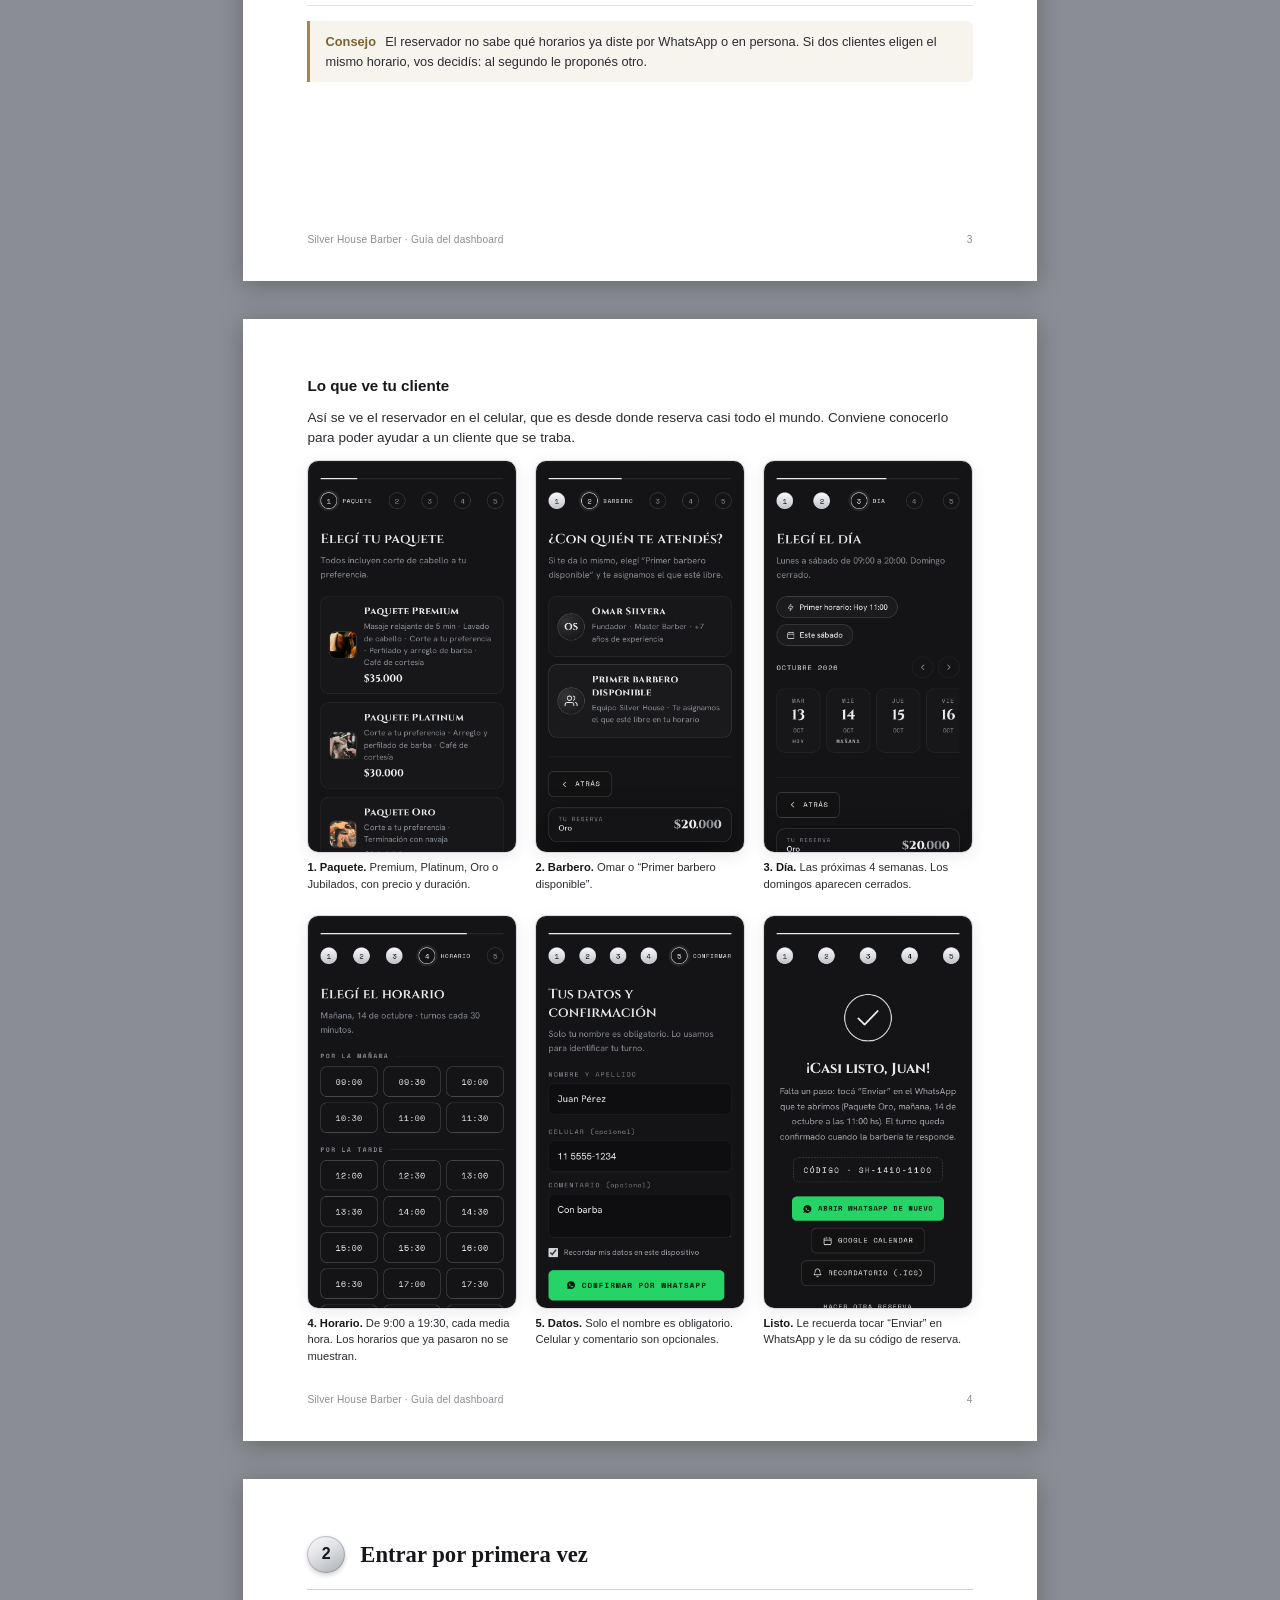
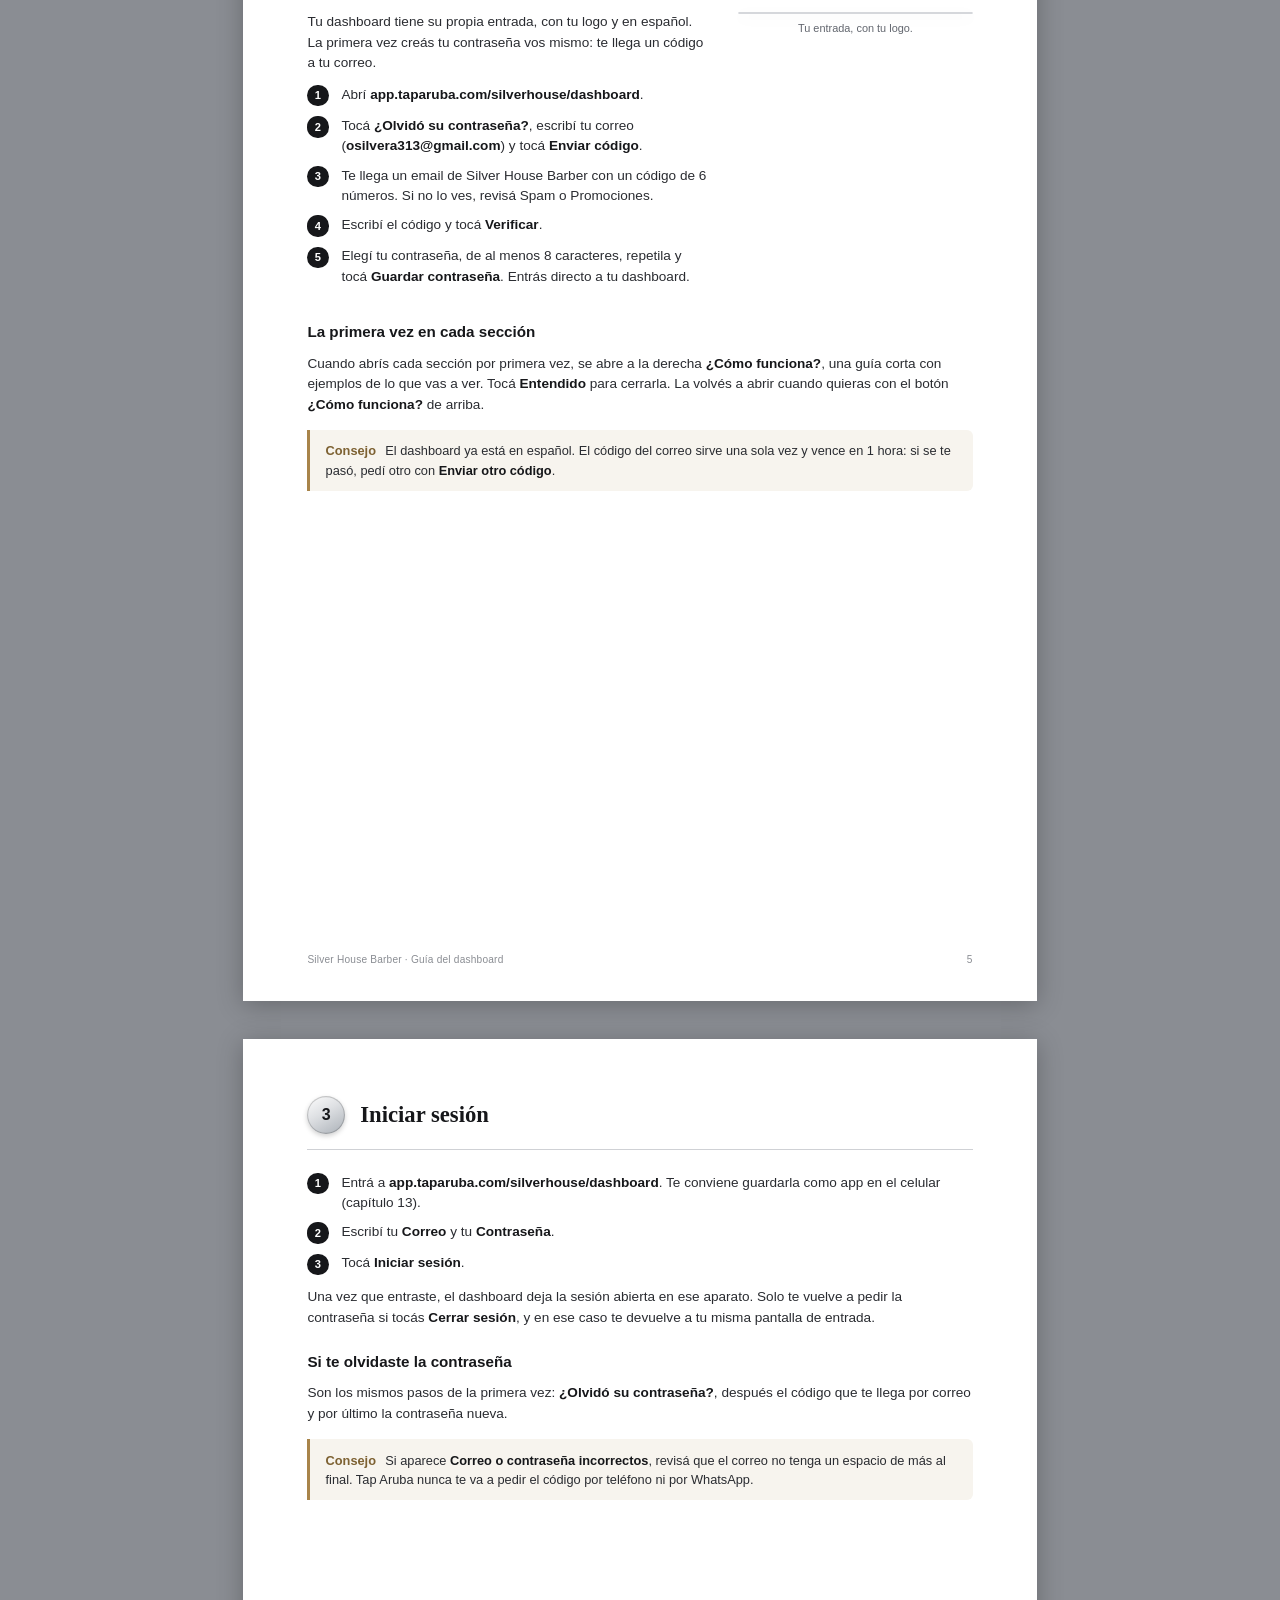
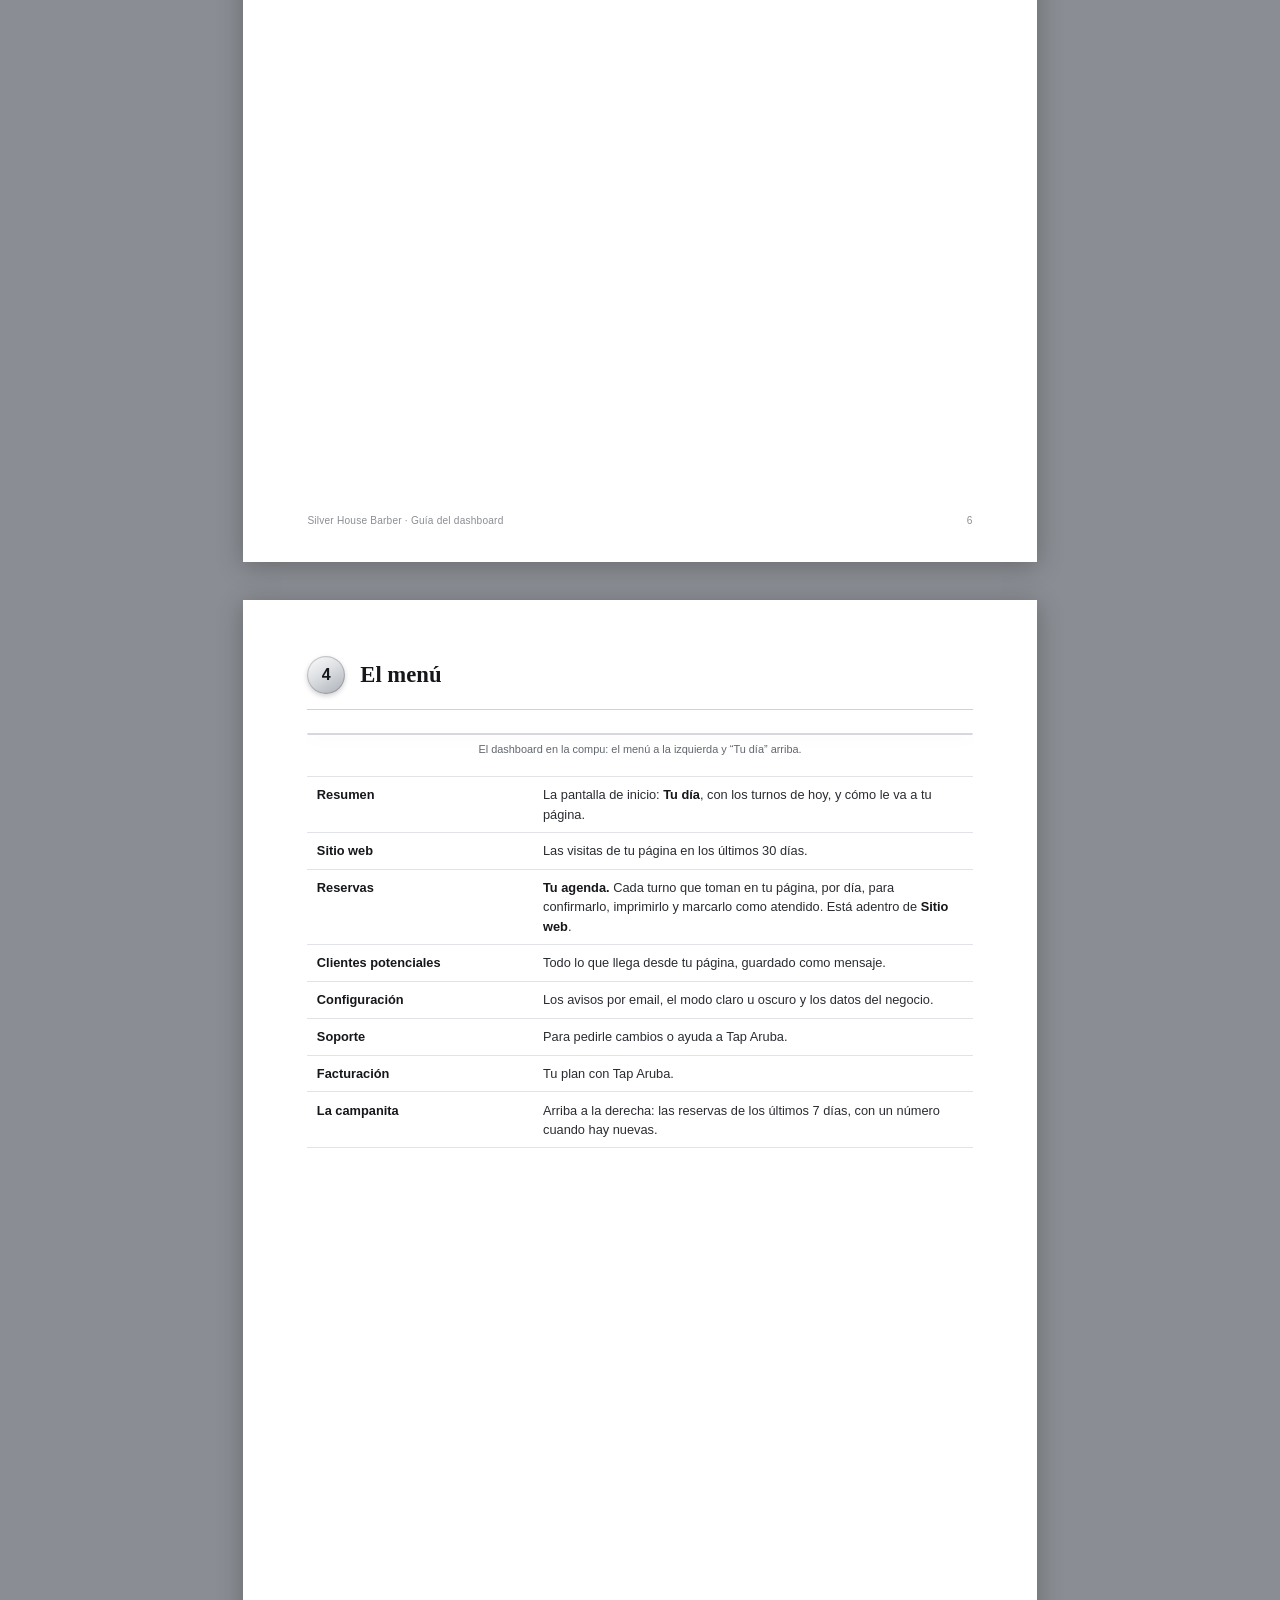
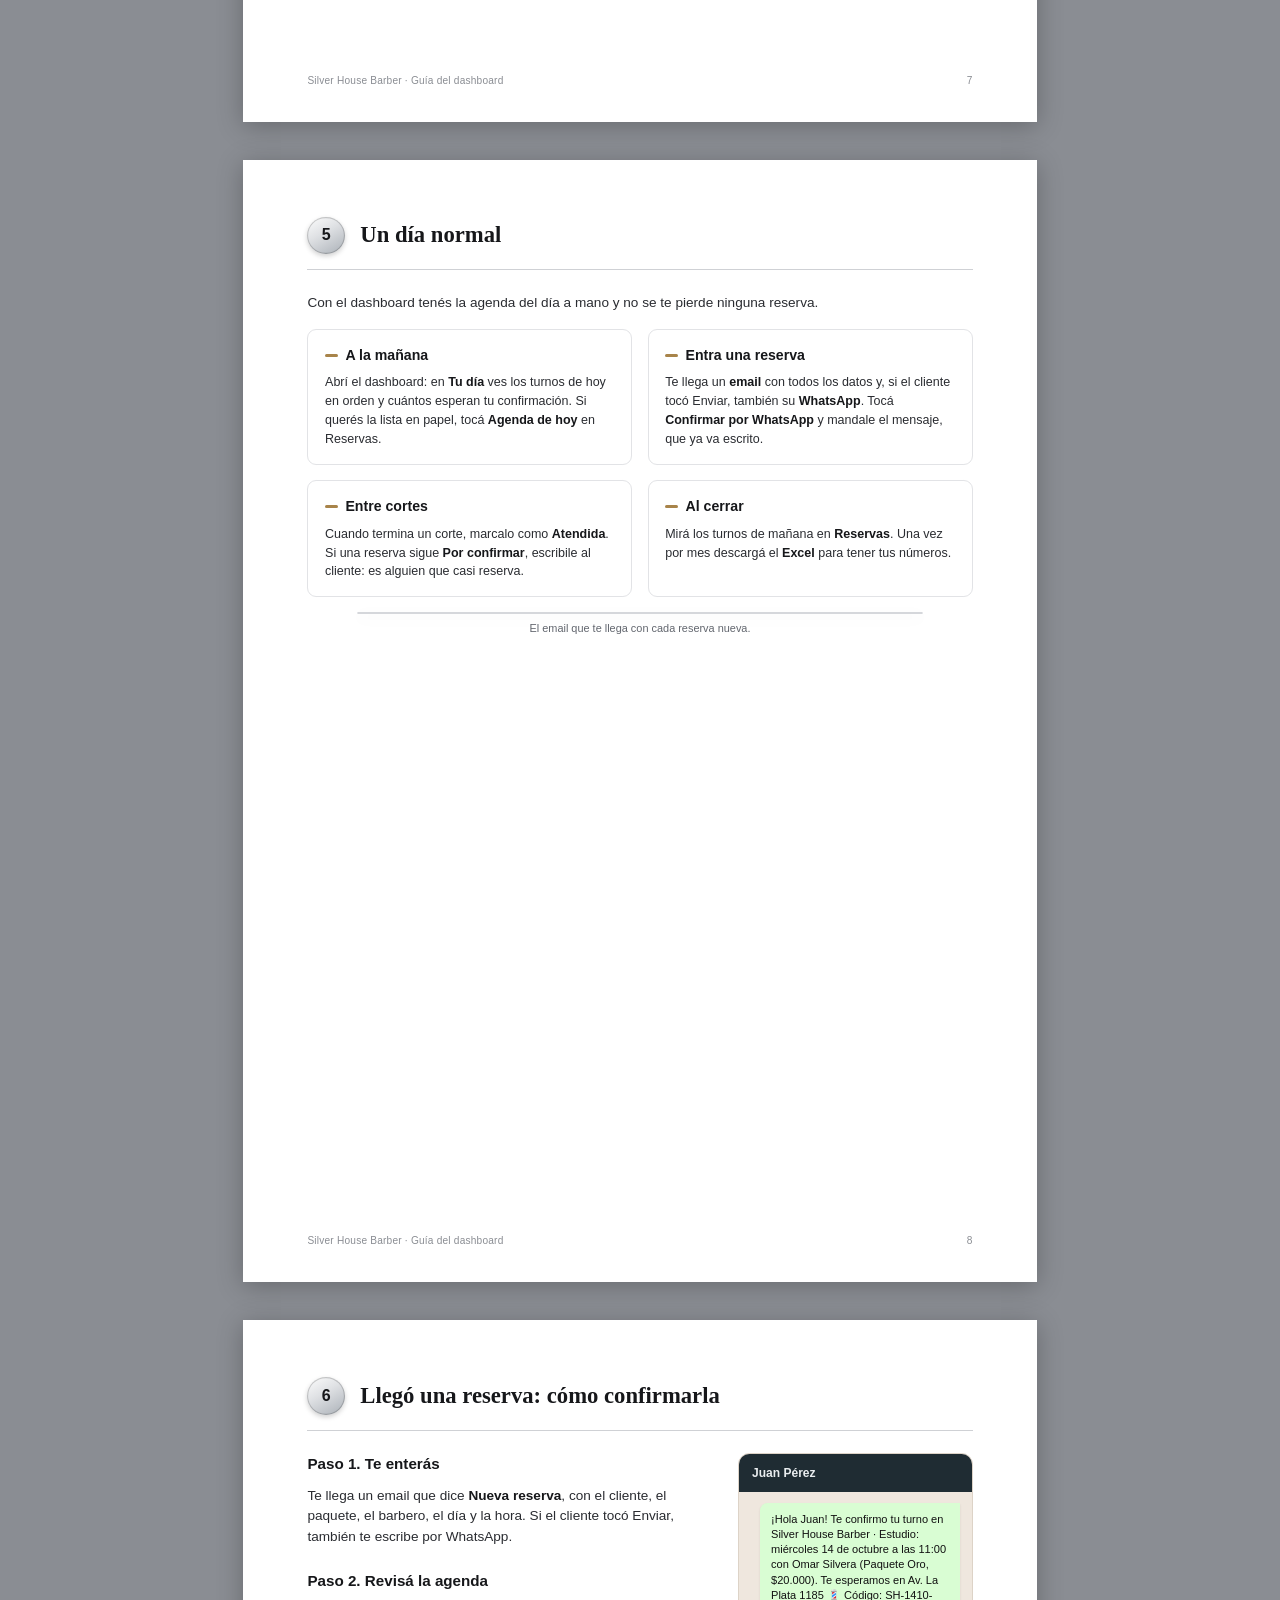
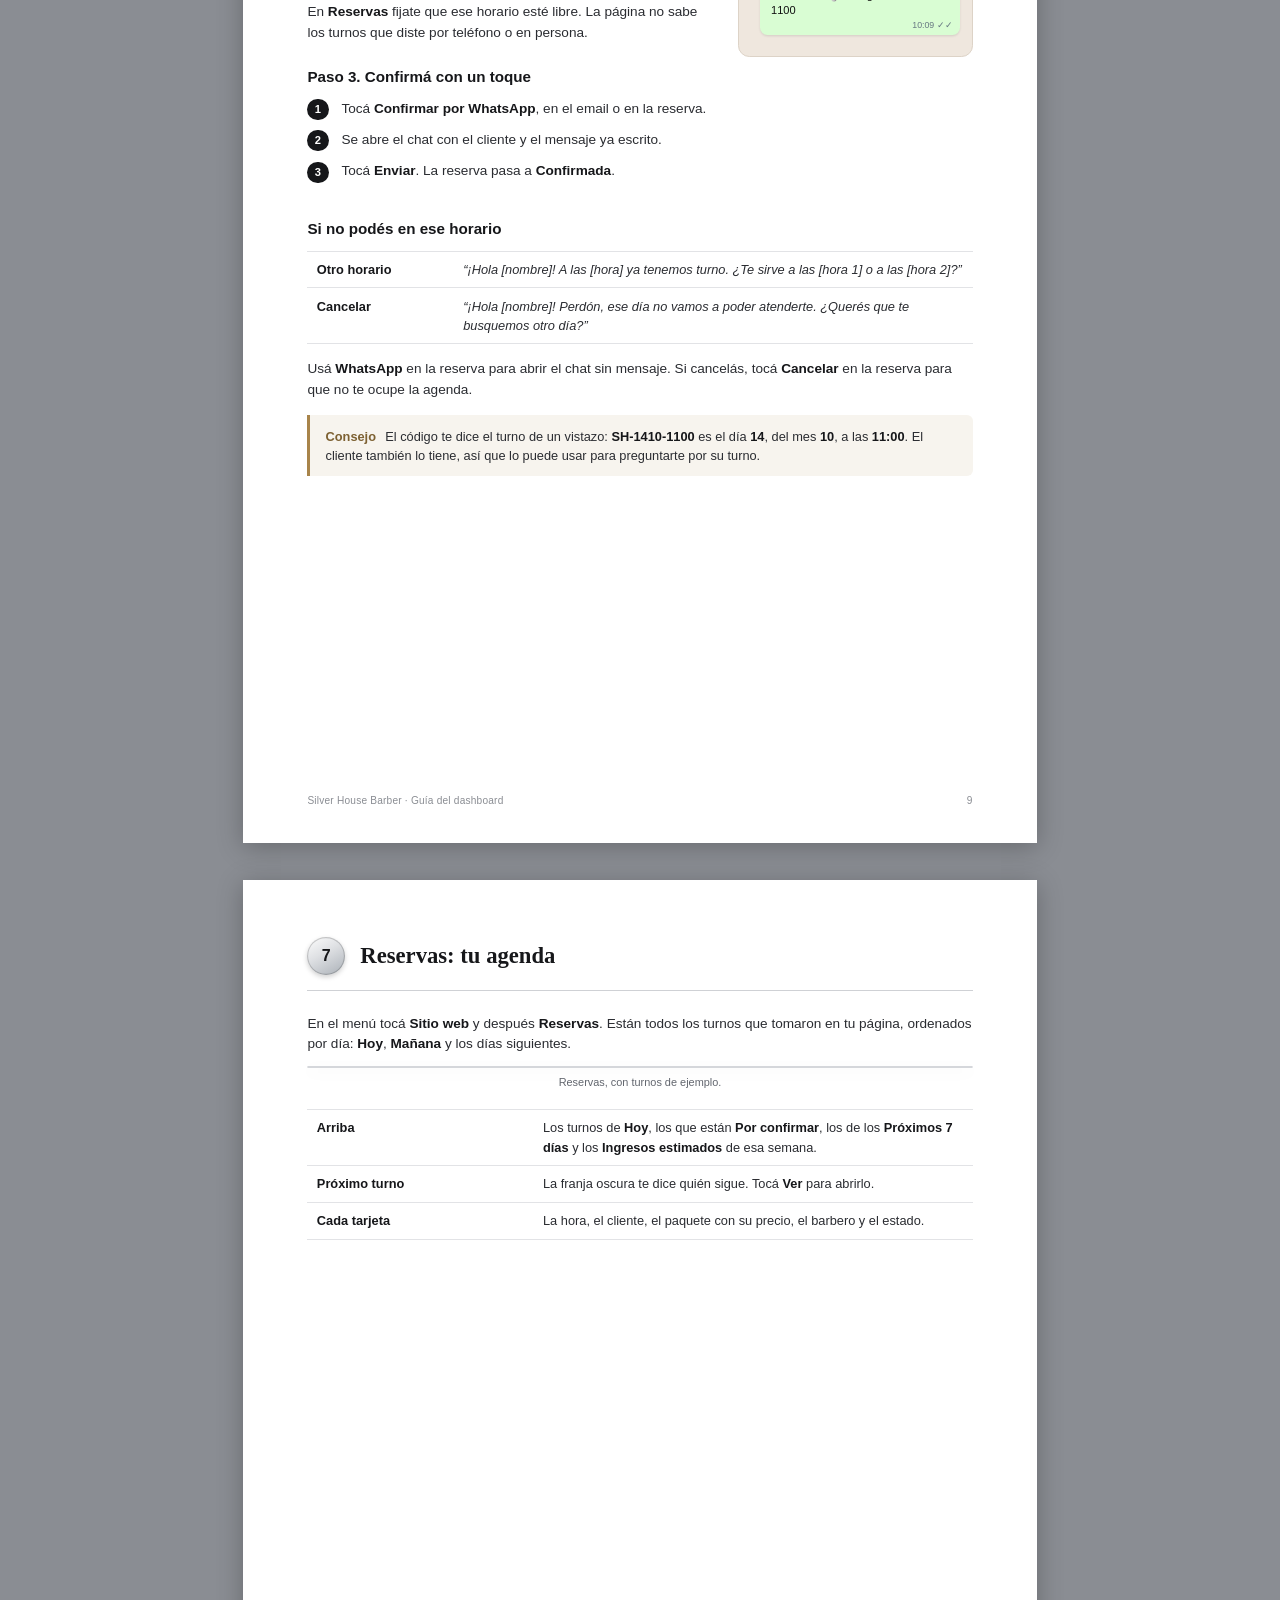
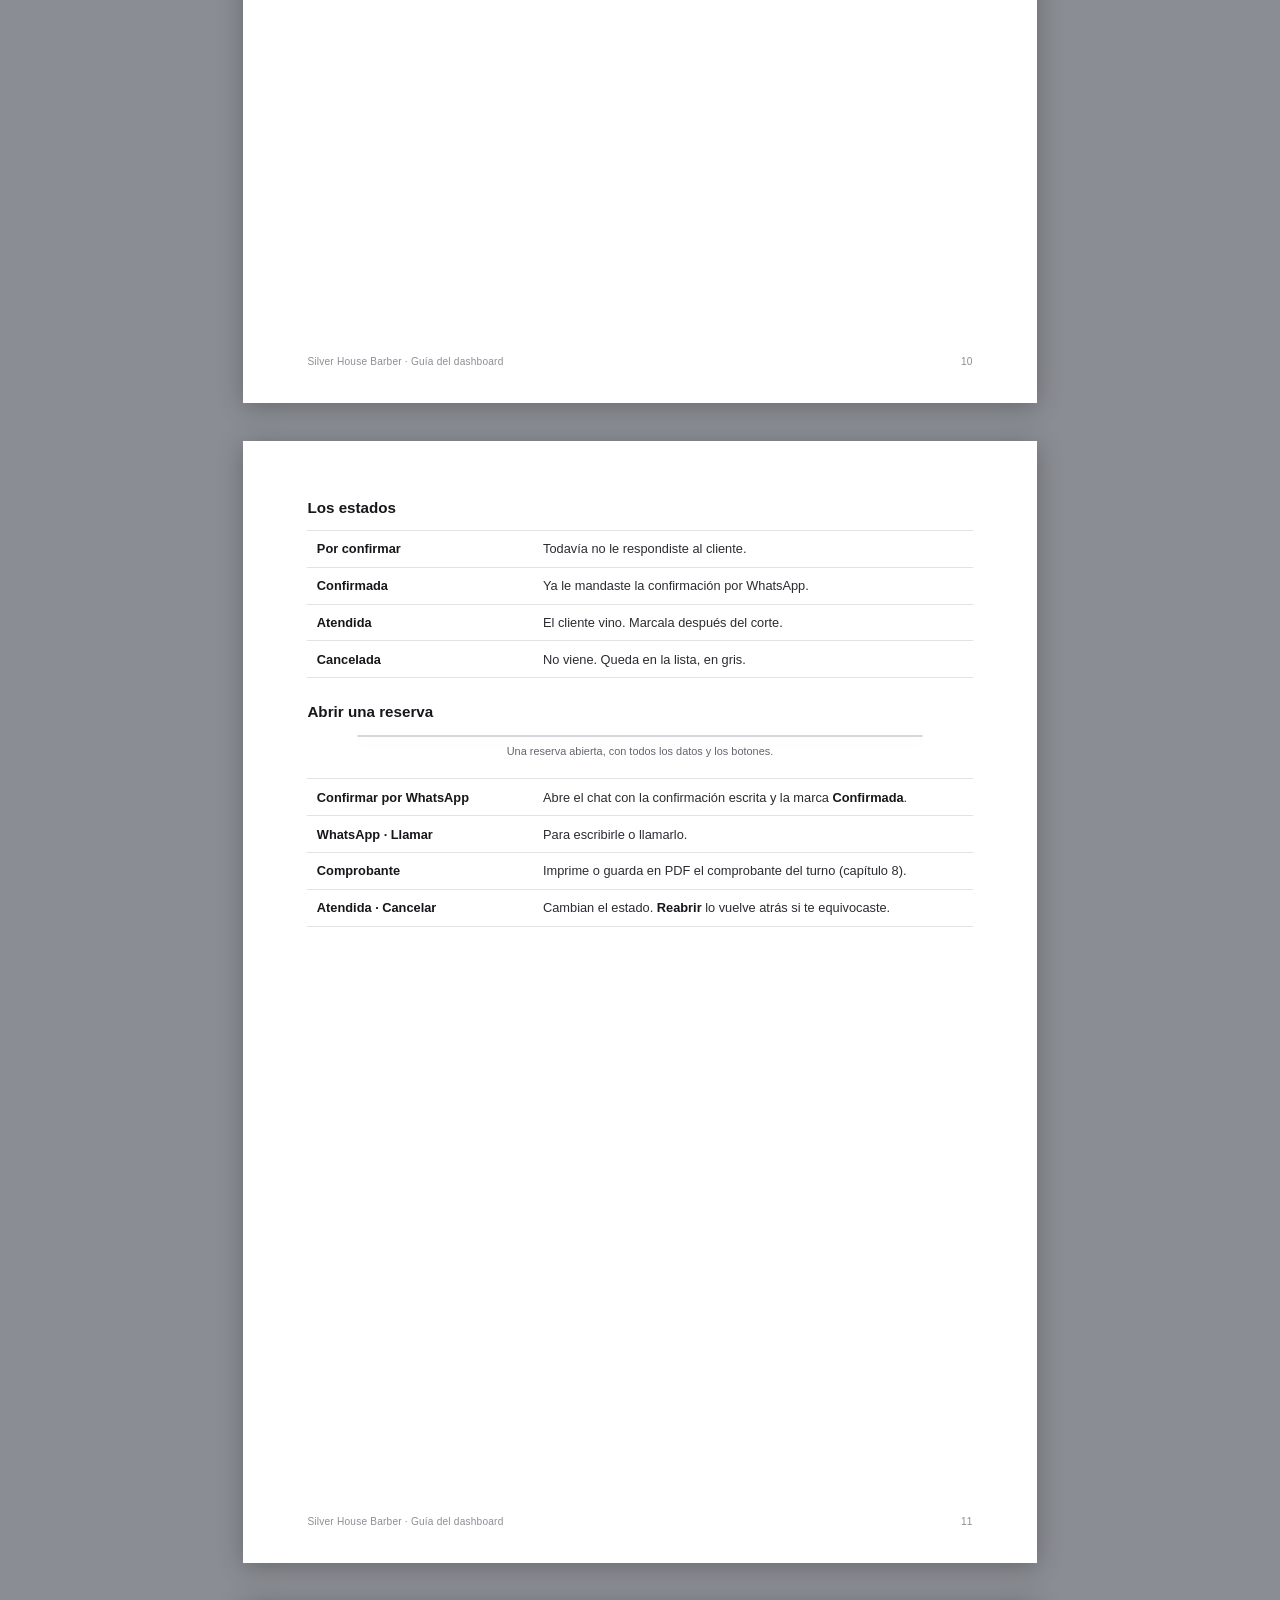
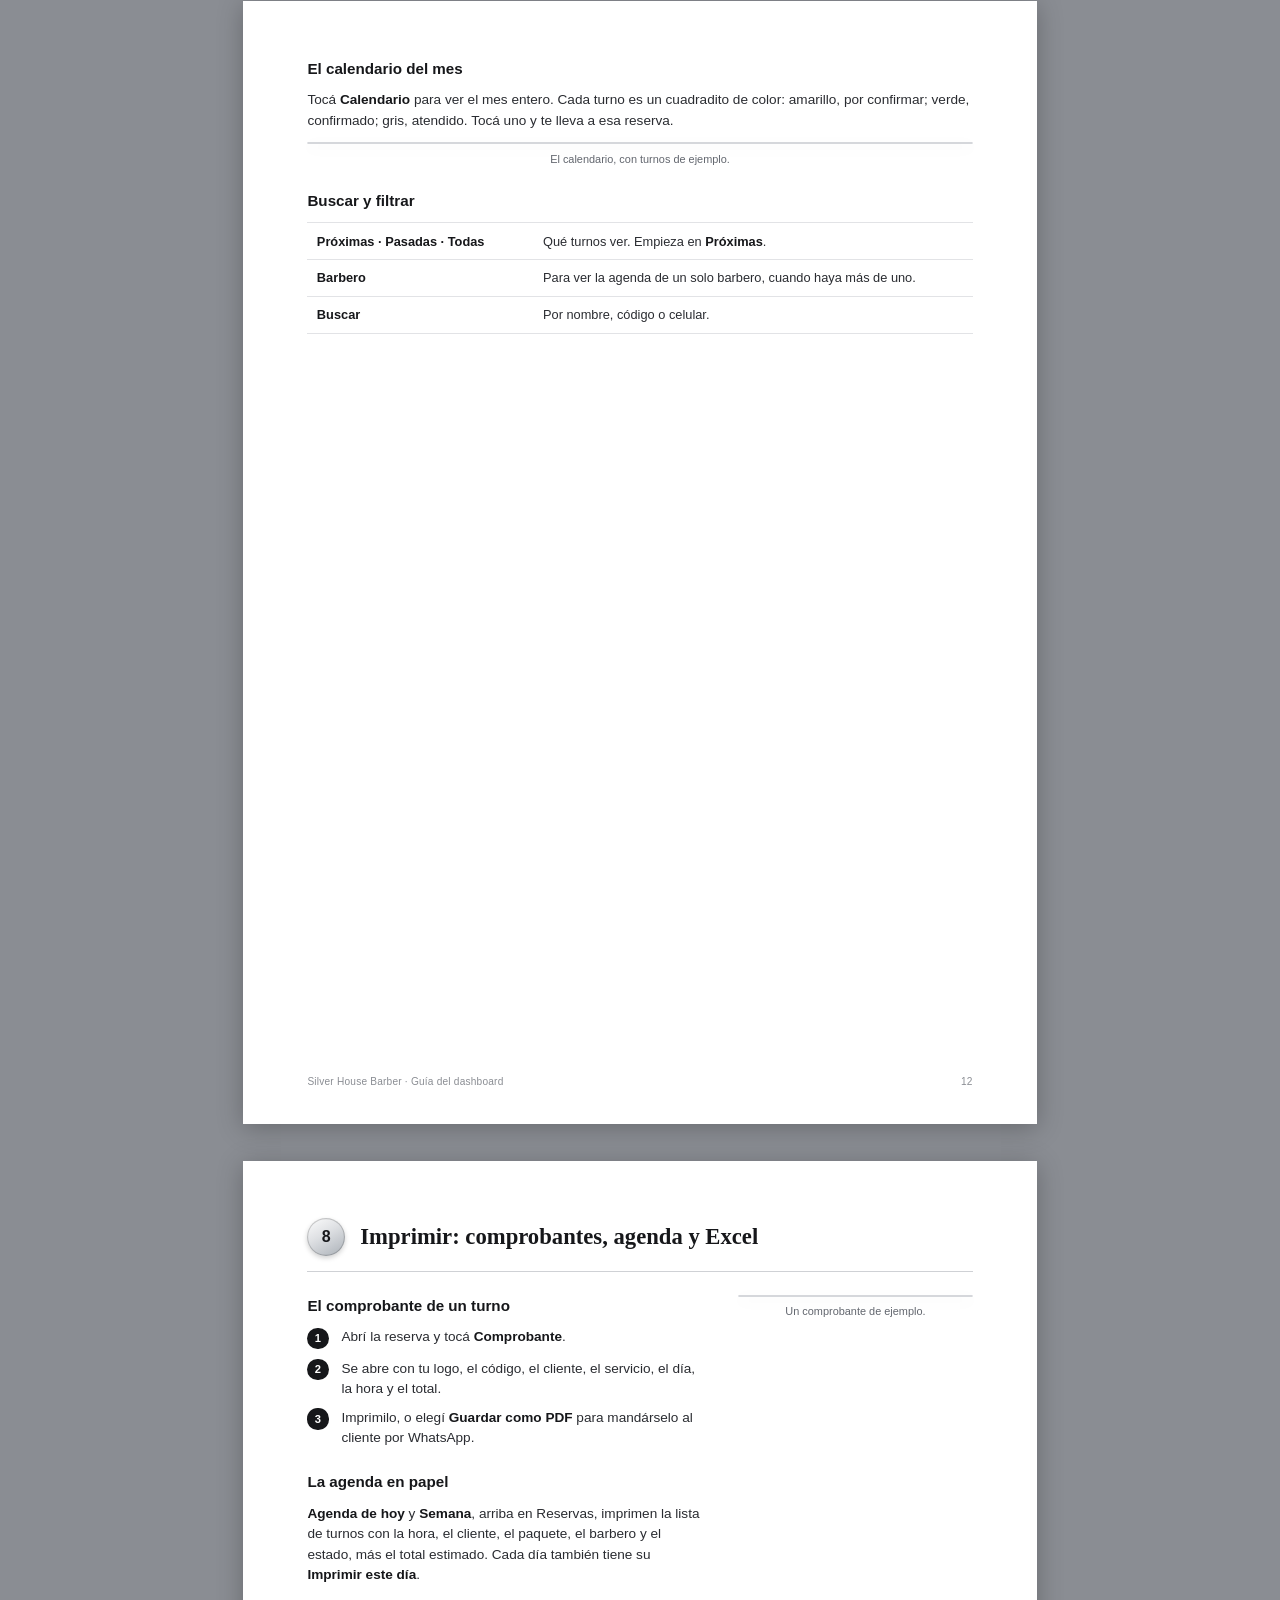
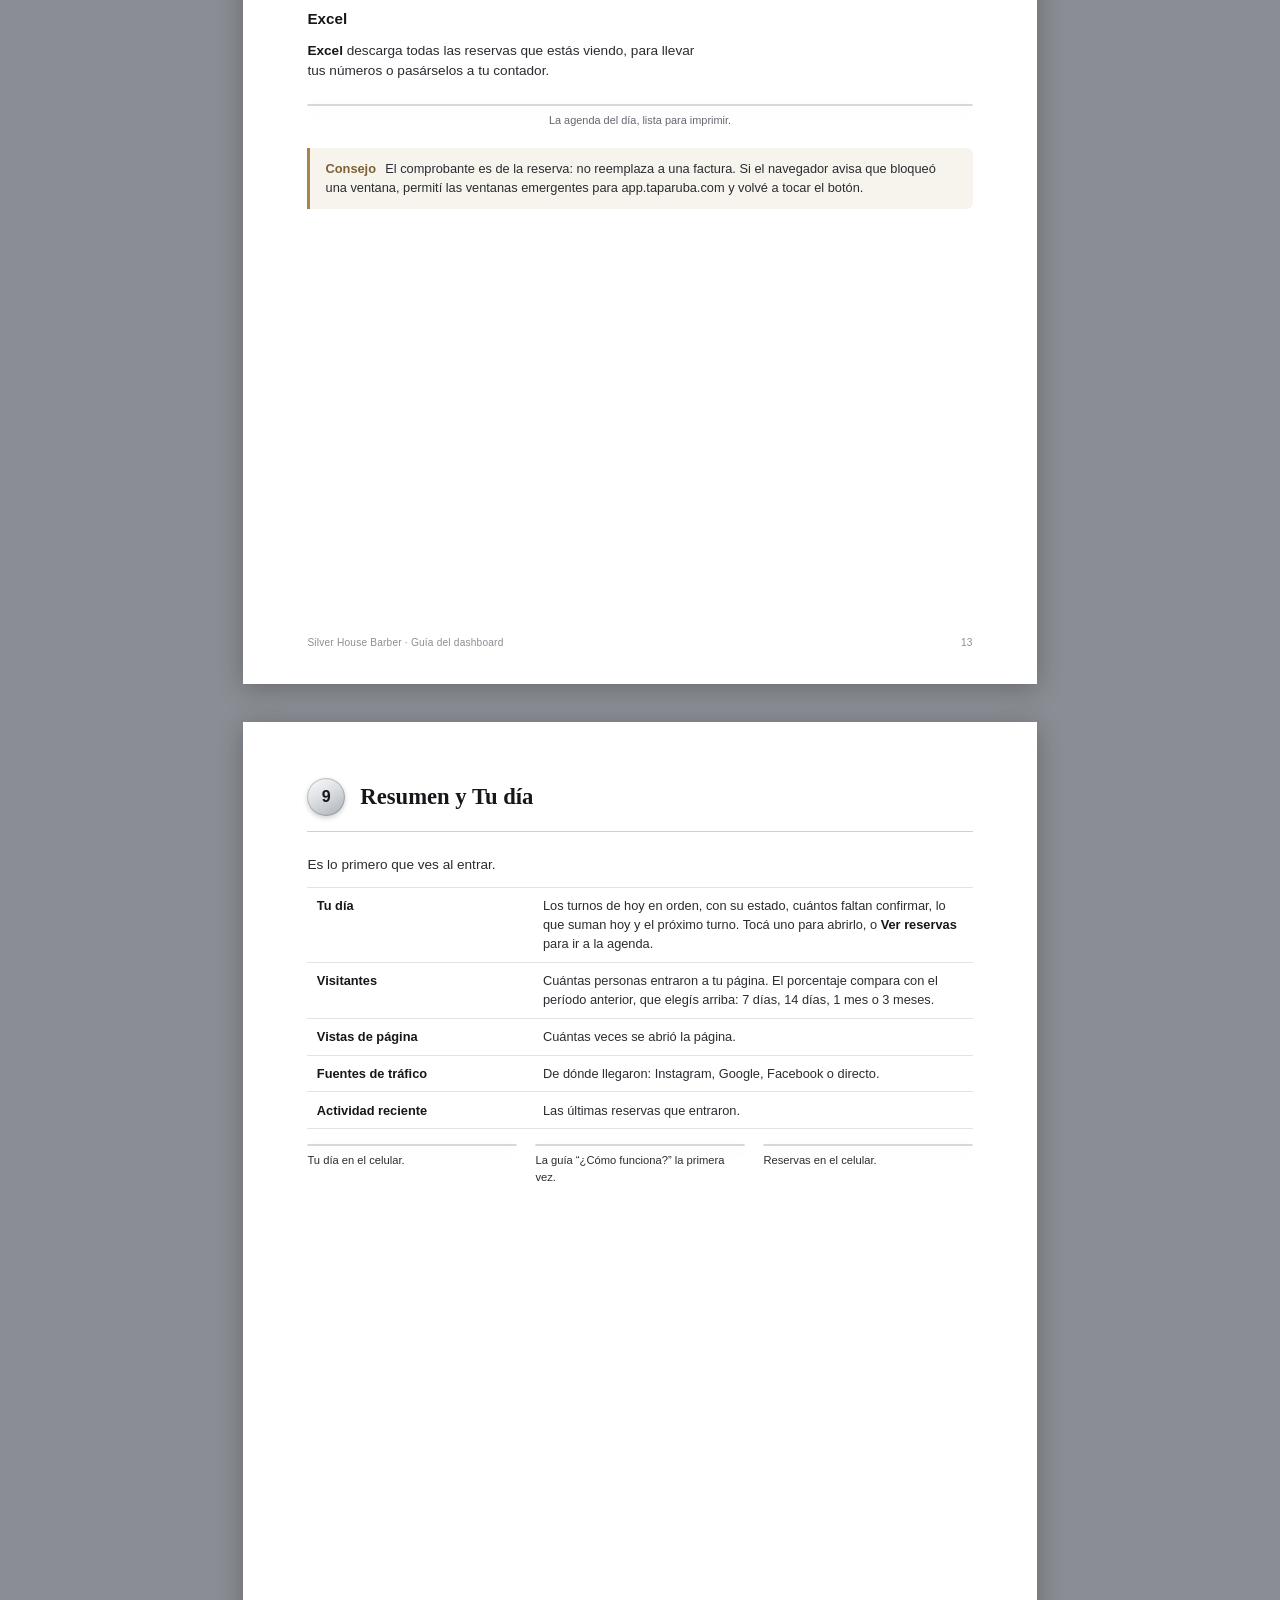
==== commit b4868a3e: "docs(guia): rewrite for the new dashboard (WIP — screenshots pending) Branded sign-in at /silverhous" ====
--- a/docs/guia-dashboard/guia.html
+++ b/docs/guia-dashboard/guia.html
@@ -50,9 +50,9 @@
         <div class="flow-s">Se abre WhatsApp con la reserva ya escrita. El cliente toca <b>Enviar</b>.</div>
       </div>
       <div class="flow-box dash">
-        <div class="flow-k">2 · Tu dashboard</div>
-        <div class="flow-t">Queda una copia</div>
-        <div class="flow-s">En <b>Clientes potenciales</b>, aunque el cliente no llegue a tocar Enviar.</div>
+        <div class="flow-k">2 · Tu dashboard y tu correo</div>
+        <div class="flow-t">Queda en tu agenda</div>
+        <div class="flow-s">Aparece en <b>Reservas</b> y te llega un email, aunque el cliente no toque Enviar.</div>
       </div>
     </div>
     <div class="flow-arrow">→</div>
@@ -68,8 +68,9 @@
   <h3>Qué hace cada cosa</h3>
   <table class="t2">
     <tr><td>Tu página web</td><td>Muestra los paquetes y precios, toma la reserva y abre WhatsApp. Funciona sola las 24 horas.</td></tr>
-    <tr><td>WhatsApp</td><td>Es donde hablás con el cliente y confirmás el turno. Es tu aviso de que entró una reserva.</td></tr>
-    <tr><td>El dashboard</td><td>Guarda todas las reservas en una lista ordenada y te muestra las visitas de la página. Entrás en <b>app.taparuba.com</b>.</td></tr>
+    <tr><td>WhatsApp</td><td>Es donde hablás con el cliente y le confirmás el turno, con un mensaje que ya va escrito.</td></tr>
+    <tr><td>Tu correo</td><td>Te avisa de cada reserva nueva, con un botón para confirmarla por WhatsApp.</td></tr>
+    <tr><td>El dashboard</td><td>Tu agenda de reservas, los comprobantes para imprimir y las visitas de la página. Entrás en <b>app.taparuba.com/silverhouse/dashboard</b>.</td></tr>
     <tr><td>Tap Aruba</td><td>Mantiene la página y el dashboard, y hace los cambios que pidas: precios, horarios, fotos y textos.</td></tr>
   </table>
 
@@ -94,94 +95,65 @@
 <!-- ============ 2. PRIMERA VEZ ============ -->
 <section class="page" data-ch="Entrar por primera vez">
   <h2 class="ch"><span class="n"></span>Entrar por primera vez</h2>
-  <p>Tap Aruba te manda por WhatsApp un link para crear tu contraseña. Ese link sirve una sola vez. Las pantallas para entrar están en inglés; adentro, el dashboard se pone en español (paso 3).</p>
-
-  <h3>Paso 1. Crear tu contraseña</h3>
-  <ol class="steps">
-    <li>Abrí el link que te mandamos. Aparece <b>Set your password</b> (“Creá tu contraseña”).</li>
-    <li>En <b>New password</b> escribí una contraseña de al menos 8 caracteres.</li>
-    <li>En <b>Confirm password</b> escribila otra vez y tocá <b>Set password</b>.</li>
-    <li>Aparece <b>Password set!</b> y entrás solo a tu dashboard.</li>
-  </ol>
-
   <div class="split">
     <div>
-      <h3>Paso 2. Las ventanas de bienvenida</h3>
+      <p>Tu dashboard tiene su propia entrada, con tu logo y en español. La primera vez creás tu contraseña vos mismo: te llega un código a tu correo.</p>
       <ol class="steps">
-        <li>Si aparece un aviso sobre la nueva imagen del panel, tocá <b>Entendido</b>.</li>
-        <li>Después empieza un recorrido de bienvenida de 6 pasos. Es el general de Tap Aruba y algunos pasos hablan de tiendas o de autos: podés tocar <b>Saltar el recorrido</b>. Esta guía te explica todo lo tuyo.</li>
+        <li>Abrí <b>app.taparuba.com/silverhouse/dashboard</b>.</li>
+        <li>Tocá <b>¿Olvidó su contraseña?</b>, escribí tu correo (<b>osilvera313@gmail.com</b>) y tocá <b>Enviar código</b>.</li>
+        <li>Te llega un email de Silver House Barber con un código de 6 números. Si no lo ves, revisá Spam o Promociones.</li>
+        <li>Escribí el código y tocá <b>Verificar</b>.</li>
+        <li>Elegí tu contraseña, de al menos 8 caracteres, repetila y tocá <b>Guardar contraseña</b>. Entrás directo a tu dashboard.</li>
       </ol>
-      <h3>Paso 3. Poner el dashboard en español</h3>
-      <ol class="steps">
-        <li>En el menú de la izquierda tocá <b>Settings</b>. Es “Configuración”, y está casi al final.</li>
-        <li>Buscá el recuadro <b>Language</b> y tocá <b>Español</b>.</li>
-        <li>Todo el panel cambia al instante. No hace falta guardar.</li>
-      </ol>
-    </div>
-    <figure class="shot phone-shot small"><img src="img/dash-tour-mobile.jpg" alt=""><figcaption>El recorrido de bienvenida.</figcaption></figure>
-  </div>
-
-  <div class="tip"><b>Consejo</b> El idioma se guarda en cada aparato. Si entrás desde otro celular o desde la compu, elegí <b>Español</b> una vez más ahí. Algunas pantallas, como <b>Sitio web</b>, siguen en inglés. Más adelante te explicamos qué significa cada palabra.</div>
-  <div class="tip"><b>Consejo</b> Si el link ya no funciona, porque se usó o venció, entrá a <b>app.taparuba.com</b> y seguí los pasos de “Olvidé mi contraseña” del capítulo siguiente.</div>
+    </div>
+    <figure class="shot phone-shot"><img src="img/n-login-mobile.jpg" alt=""><figcaption>Tu entrada, con tu logo.</figcaption></figure>
+  </div>
+  <h3>La primera vez en cada sección</h3>
+  <p>Cuando abrís cada sección por primera vez, se abre a la derecha <b>¿Cómo funciona?</b>, una guía corta con ejemplos de lo que vas a ver. Tocá <b>Entendido</b> para cerrarla. La volvés a abrir cuando quieras con el botón <b>¿Cómo funciona?</b> de arriba.</p>
+  <div class="tip"><b>Consejo</b> El dashboard ya está en español. El código del correo sirve una sola vez y vence en 1 hora: si se te pasó, pedí otro con <b>Enviar otro código</b>.</div>
 </section>
 
 <!-- ============ 3. INICIAR SESIÓN ============ -->
 <section class="page" data-ch="Iniciar sesión">
   <h2 class="ch"><span class="n"></span>Iniciar sesión</h2>
-  <div class="split">
-    <div>
-      <ol class="steps">
-        <li>Entrá a <b>app.taparuba.com</b>.</li>
-        <li>En <b>Email</b> escribí tu correo y en <b>Password</b> tu contraseña. El ojito muestra lo que escribiste.</li>
-        <li>Tocá <b>Sign in</b> (“Entrar”).</li>
-      </ol>
-      <p>Una vez que entraste, el dashboard te deja la sesión abierta en ese aparato. Solo te vuelve a pedir la contraseña si tocás <b>Cerrar sesión</b>.</p>
-      <h3>Si te olvidaste la contraseña</h3>
-      <ol class="steps">
-        <li>Escribí tu correo en <b>Email</b>.</li>
-        <li>Tocá <b>Forgot your password?</b>.</li>
-        <li>Te llega un mail con un link. Abrilo y creá una contraseña nueva, como en el capítulo anterior.</li>
-      </ol>
-    </div>
-    <figure class="shot phone-shot"><img src="img/dash-login-mobile.jpg" alt=""><figcaption>La pantalla de entrada, en el celular.</figcaption></figure>
-  </div>
-  <div class="tip"><b>Consejo</b> Si mientras escribís aparece <b>Invalid login credentials</b>, el correo o la contraseña no coinciden. Revisá que no haya un espacio de más al final del correo.</div>
+  <ol class="steps">
+    <li>Entrá a <b>app.taparuba.com/silverhouse/dashboard</b>. Te conviene guardarla como app en el celular (capítulo 13).</li>
+    <li>Escribí tu <b>Correo</b> y tu <b>Contraseña</b>.</li>
+    <li>Tocá <b>Iniciar sesión</b>.</li>
+  </ol>
+  <p>Una vez que entraste, el dashboard deja la sesión abierta en ese aparato. Solo te vuelve a pedir la contraseña si tocás <b>Cerrar sesión</b>, y en ese caso te devuelve a tu misma pantalla de entrada.</p>
+  <h3>Si te olvidaste la contraseña</h3>
+  <p>Son los mismos pasos de la primera vez: <b>¿Olvidó su contraseña?</b>, después el código que te llega por correo y por último la contraseña nueva.</p>
+  <div class="tip"><b>Consejo</b> Si aparece <b>Correo o contraseña incorrectos</b>, revisá que el correo no tenga un espacio de más al final. Tap Aruba nunca te va a pedir el código por teléfono ni por WhatsApp.</div>
 </section>
 
 <!-- ============ 4. EL MENÚ ============ -->
 <section class="page" data-ch="El menú">
   <h2 class="ch"><span class="n"></span>El menú</h2>
-  <figure class="shot"><img src="img/dash-home-desktop.jpg" alt=""><figcaption>El dashboard en la compu, con el menú a la izquierda.</figcaption></figure>
-  <table class="t2">
-    <tr><td>Resumen</td><td>La pantalla de inicio. Muestra las visitas de tu página, de dónde llegan y la actividad reciente.</td></tr>
-    <tr><td>Sitio web</td><td>Todo sobre las visitas de los últimos 30 días: cuántas personas, qué miraron y desde dónde.</td></tr>
-    <tr><td>Clientes potenciales</td><td>Las reservas que hicieron en tu página. Está adentro de <b>Sitio web</b>: tocá la flechita al lado para verlo.</td></tr>
-    <tr><td>Configuración</td><td>El idioma, el modo claro u oscuro, los datos del negocio y la guía.</td></tr>
-    <tr><td>Soporte</td><td>Para pedirle cambios o ayuda a Tap Aruba, por WhatsApp o con un ticket.</td></tr>
+  <figure class="shot"><img src="img/n-home-desktop.jpg" alt=""><figcaption>El dashboard en la compu: el menú a la izquierda y “Tu día” arriba.</figcaption></figure>
+  <table class="t2">
+    <tr><td>Resumen</td><td>La pantalla de inicio: <b>Tu día</b>, con los turnos de hoy, y cómo le va a tu página.</td></tr>
+    <tr><td>Sitio web</td><td>Las visitas de tu página en los últimos 30 días.</td></tr>
+    <tr><td>Reservas</td><td><b>Tu agenda.</b> Cada turno que toman en tu página, por día, para confirmarlo, imprimirlo y marcarlo como atendido. Está adentro de <b>Sitio web</b>.</td></tr>
+    <tr><td>Clientes potenciales</td><td>Todo lo que llega desde tu página, guardado como mensaje.</td></tr>
+    <tr><td>Configuración</td><td>Los avisos por email, el modo claro u oscuro y los datos del negocio.</td></tr>
+    <tr><td>Soporte</td><td>Para pedirle cambios o ayuda a Tap Aruba.</td></tr>
     <tr><td>Facturación</td><td>Tu plan con Tap Aruba.</td></tr>
-    <tr><td>La campanita</td><td>Arriba a la derecha. Te muestra las reservas de los últimos 7 días, con un número cuando hay nuevas.</td></tr>
-    <tr><td>Tu foto o iniciales</td><td>Arriba a la derecha: <b>Tu perfil</b> (tu nombre y tu contraseña) y <b>Cerrar sesión</b>.</td></tr>
+    <tr><td>La campanita</td><td>Arriba a la derecha: las reservas de los últimos 7 días, con un número cuando hay nuevas.</td></tr>
   </table>
 </section>
 
 <!-- ============ 5. UN DÍA NORMAL ============ -->
 <section class="page" data-ch="Un día normal">
   <h2 class="ch"><span class="n"></span>Un día normal</h2>
-  <p>El trabajo del día pasa por WhatsApp. El dashboard te sirve para no perder ninguna reserva y para ver cómo le va a tu página.</p>
+  <p>Con el dashboard tenés la agenda del día a mano y no se te pierde ninguna reserva.</p>
   <div class="cards">
-    <div class="card"><h4>A la mañana</h4><p>Abrí <b>Clientes potenciales</b>. En <b>Nuevos</b> están las reservas que entraron desde la última vez. Fijate que todas tengan su respuesta en WhatsApp.</p></div>
-    <div class="card"><h4>Llega un WhatsApp</h4><p>Es una reserva de la página: trae paquete, barbero, día, hora y un código como <b>SH-1410-1100</b>. Mirá tu agenda y respondé confirmando, o proponé otro horario.</p></div>
-    <div class="card"><h4>Entre cortes</h4><p>Si en el dashboard hay una reserva que nunca te llegó por WhatsApp, el cliente no tocó <b>Enviar</b>. Si dejó su celular, escribile vos: es alguien que casi reserva.</p></div>
-    <div class="card"><h4>Al cerrar</h4><p>Archivá las reservas que ya atendiste, así en <b>Nuevos</b> solo queda lo pendiente. Una vez por semana mirá <b>Resumen</b> para ver cuánta gente entró a tu página.</p></div>
-  </div>
-  <div class="split bell">
-    <div>
-      <h3 class="first">La campanita</h3>
-      <p>Arriba a la derecha, la campanita muestra con un número cuántas reservas entraron desde la última vez que la abriste. Tocala para ver la lista de la última semana: <b>New lead</b> quiere decir “nueva reserva”. Tocá una y vas directo a esa reserva.</p>
-      <div class="tip"><b>Consejo</b> El dashboard no manda avisos al celular cuando entra una reserva. El aviso es el WhatsApp del cliente. Para ver lo nuevo en el dashboard, abrilo o recargá la página.</div>
-    </div>
-    <figure class="shot"><img src="img/dash-bell.jpg" alt=""><figcaption>La campanita abierta.</figcaption></figure>
-  </div>
+    <div class="card"><h4>A la mañana</h4><p>Abrí el dashboard: en <b>Tu día</b> ves los turnos de hoy en orden y cuántos esperan tu confirmación. Si querés la lista en papel, tocá <b>Agenda de hoy</b> en Reservas.</p></div>
+    <div class="card"><h4>Entra una reserva</h4><p>Te llega un <b>email</b> con todos los datos y, si el cliente tocó Enviar, también su <b>WhatsApp</b>. Tocá <b>Confirmar por WhatsApp</b> y mandale el mensaje, que ya va escrito.</p></div>
+    <div class="card"><h4>Entre cortes</h4><p>Cuando termina un corte, marcalo como <b>Atendida</b>. Si una reserva sigue <b>Por confirmar</b>, escribile al cliente: es alguien que casi reserva.</p></div>
+    <div class="card"><h4>Al cerrar</h4><p>Mirá los turnos de mañana en <b>Reservas</b>. Una vez por mes descargá el <b>Excel</b> para tener tus números.</p></div>
+  </div>
+  <figure class="shot narrow"><img src="img/n-email.jpg" alt=""><figcaption>El email que te llega con cada reserva nueva.</figcaption></figure>
 </section>
 
 <!-- ============ 6. CONFIRMAR UNA RESERVA ============ -->
@@ -189,118 +161,144 @@
   <h2 class="ch"><span class="n"></span>Llegó una reserva: cómo confirmarla</h2>
   <div class="split">
     <div>
-      <h3 class="first">Paso 1. Leé el mensaje</h3>
-      <p>El mensaje llega a tu WhatsApp del negocio (+54 11 3697-0220) y siempre tiene la misma forma, con todo lo que eligió el cliente.</p>
-      <h3>Paso 2. Revisá tu agenda</h3>
-      <p>Fijate que ese día y horario estén libres. La página no sabe qué turnos diste por teléfono o en persona.</p>
-      <h3>Paso 3. Respondé</h3>
+      <h3 class="first">Paso 1. Te enterás</h3>
+      <p>Te llega un email que dice <b>Nueva reserva</b>, con el cliente, el paquete, el barbero, el día y la hora. Si el cliente tocó Enviar, también te escribe por WhatsApp.</p>
+      <h3>Paso 2. Revisá la agenda</h3>
+      <p>En <b>Reservas</b> fijate que ese horario esté libre. La página no sabe los turnos que diste por teléfono o en persona.</p>
+      <h3>Paso 3. Confirmá con un toque</h3>
       <ol class="steps">
-        <li><b>Si está libre:</b> confirmale el turno.</li>
-        <li><b>Si está ocupado:</b> proponele otro horario.</li>
-        <li><b>Si no podés atenderlo:</b> avisale para que no venga.</li>
+        <li>Tocá <b>Confirmar por WhatsApp</b>, en el email o en la reserva.</li>
+        <li>Se abre el chat con el cliente y el mensaje ya escrito.</li>
+        <li>Tocá <b>Enviar</b>. La reserva pasa a <b>Confirmada</b>.</li>
       </ol>
     </div>
     <div class="wa-chat">
       <div class="wa-head">Juan Pérez</div>
-      <div class="wa-msg">Hola Silver House Barber 👋
-Quiero reservar un turno:
-
-👑 Paquete Oro ($20.000)
-✂️ Barbero: Omar Silvera
-📅 Día: Miércoles 14 de octubre
-🕒 Hora: 11:00 hs
-👤 Nombre: Juan Pérez
-📱 Celular: 11 5555-1234
-📝 Nota: Con barba
-
-Código de reserva: SH-1410-1100<span class="wa-time">10:07</span></div>
-      <div class="wa-msg me">¡Hola Juan! Te confirmo el turno: miércoles 14/10 a las 11:00 con Omar. Te esperamos en Av. La Plata 1185 💈<span class="wa-time">10:09 ✓✓</span></div>
-    </div>
-  </div>
-
-  <h3>Respuestas para copiar</h3>
+      <div class="wa-msg me">¡Hola Juan! Te confirmo tu turno en Silver House Barber · Estudio: miércoles 14 de octubre a las 11:00 con Omar Silvera (Paquete Oro, $20.000). Te esperamos en Av. La Plata 1185 💈
+Código: SH-1410-1100<span class="wa-time">10:09 ✓✓</span></div>
+    </div>
+  </div>
+  <h3>Si no podés en ese horario</h3>
   <table class="t2 quotes">
-    <tr><td>Confirmar</td><td>“¡Hola [nombre]! Te confirmo el turno: [día] a las [hora] con [barbero]. Te esperamos en Av. La Plata 1185 💈”</td></tr>
     <tr><td>Otro horario</td><td>“¡Hola [nombre]! A las [hora] ya tenemos turno. ¿Te sirve a las [hora 1] o a las [hora 2]?”</td></tr>
     <tr><td>Cancelar</td><td>“¡Hola [nombre]! Perdón, ese día no vamos a poder atenderte. ¿Querés que te busquemos otro día?”</td></tr>
   </table>
-  <div class="tip"><b>Consejo</b> El código te dice el turno de un vistazo: <b>SH-1410-1100</b> es el día <b>14</b>, del mes <b>10</b>, a las <b>11:00</b>. El cliente lo ve en su pantalla y en el recordatorio de su calendario, así que lo puede usar para preguntarte por su turno.</div>
-</section>
-
-<!-- ============ 7. CLIENTES POTENCIALES ============ -->
-<section class="page" data-ch="Clientes potenciales: tus reservas">
-  <h2 class="ch"><span class="n"></span>Clientes potenciales: tus reservas</h2>
-  <p>Acá queda guardada cada reserva que hicieron en tu página, la más nueva arriba. Para llegar, tocá <b>Sitio web</b> en el menú y después <b>Clientes potenciales</b>.</p>
-  <figure class="shot"><img src="img/dash-leads-desktop.jpg" alt=""><figcaption>La lista de reservas. El punto verde marca las que todavía no abriste.</figcaption></figure>
-  <h3>Las tres pestañas</h3>
-  <table class="t2">
-    <tr><td>Nuevos</td><td>Las reservas que todavía no abriste. Es donde empieza el dashboard.</td></tr>
-    <tr><td>Todos</td><td>Todas las reservas menos las archivadas.</td></tr>
-    <tr><td>Archivados</td><td>Las que ya atendiste y guardaste.</td></tr>
-  </table>
-  <p>En cada fila ves el nombre del cliente y el resumen de la reserva: <i>paquete · barbero · día · hora</i>. A la derecha está hace cuánto entró, en inglés: <b>5m ago</b> es “hace 5 minutos”, <b>3h ago</b> “hace 3 horas” y <b>2d ago</b> “hace 2 días”.</p>
-  <h3>Los botones</h3>
-  <table class="t2">
-    <tr><td>Archivar</td><td>La pasa a <b>Archivados</b>. No se pierde nada.</td></tr>
-    <tr><td>Restaurar</td><td>En <b>Archivados</b>, la devuelve a la lista.</td></tr>
-    <tr><td>Eliminar</td><td>La borra para siempre, y no se puede deshacer. Usalo solo para pruebas o mensajes basura.</td></tr>
+  <p>Usá <b>WhatsApp</b> en la reserva para abrir el chat sin mensaje. Si cancelás, tocá <b>Cancelar</b> en la reserva para que no te ocupe la agenda.</p>
+  <div class="tip"><b>Consejo</b> El código te dice el turno de un vistazo: <b>SH-1410-1100</b> es el día <b>14</b>, del mes <b>10</b>, a las <b>11:00</b>. El cliente también lo tiene, así que lo puede usar para preguntarte por su turno.</div>
+</section>
+
+<!-- ============ 7. RESERVAS ============ -->
+<section class="page" data-ch="Reservas: tu agenda">
+  <h2 class="ch"><span class="n"></span>Reservas: tu agenda</h2>
+  <p>En el menú tocá <b>Sitio web</b> y después <b>Reservas</b>. Están todos los turnos que tomaron en tu página, ordenados por día: <b>Hoy</b>, <b>Mañana</b> y los días siguientes.</p>
+  <figure class="shot"><img src="img/n-reservas-desktop.jpg" alt=""><figcaption>Reservas, con turnos de ejemplo.</figcaption></figure>
+  <table class="t2">
+    <tr><td>Arriba</td><td>Los turnos de <b>Hoy</b>, los que están <b>Por confirmar</b>, los de los <b>Próximos 7 días</b> y los <b>Ingresos estimados</b> de esa semana.</td></tr>
+    <tr><td>Próximo turno</td><td>La franja oscura te dice quién sigue. Tocá <b>Ver</b> para abrirlo.</td></tr>
+    <tr><td>Cada tarjeta</td><td>La hora, el cliente, el paquete con su precio, el barbero y el estado.</td></tr>
   </table>
 </section>
 
 <section class="page" data-cont>
-  <h3 class="first">Abrir una reserva</h3>
-  <ol class="steps">
-    <li>Tocá la fila. Se abre con todos los datos y deja de estar en <b>Nuevos</b>.</li>
-    <li>Tocá el número de celular para llamar al cliente. Para escribirle, buscá ese número en WhatsApp.</li>
-    <li>Cuando ya lo atendiste, tocá <b>Archivar</b>.</li>
-  </ol>
-  <figure class="shot narrow"><img src="img/dash-lead-open-desktop.jpg" alt=""><figcaption>Una reserva abierta, con todos los datos y los botones.</figcaption></figure>
-  <h3>Qué trae cada reserva</h3>
-  <table class="t2">
-    <tr><td>Paquete</td><td>El que eligió, con el precio de ese momento.</td></tr>
-    <tr><td>Barbero</td><td>Omar Silvera, o “Primer barbero disponible” si le da igual.</td></tr>
-    <tr><td>Día y hora</td><td>El turno que pidió.</td></tr>
-    <tr><td>Celular</td><td>Si lo dejó. Si dice “no lo dejó”, el contacto es el WhatsApp desde donde te escriba.</td></tr>
-    <tr><td>Nota</td><td>Solo si escribió un comentario, por ejemplo “con barba”.</td></tr>
-    <tr><td>Código</td><td>El mismo que aparece en el WhatsApp, por ejemplo SH-1410-1100.</td></tr>
-  </table>
-  <div class="tip"><b>Consejo</b> Ignorá el botón <b>How to collect leads</b>. Son instrucciones técnicas para programadores, y tu página ya está conectada.</div>
-</section>
-
-<!-- ============ 8. RESUMEN ============ -->
-<section class="page" data-ch="Resumen: tu página de un vistazo">
-  <h2 class="ch"><span class="n"></span>Resumen: tu página de un vistazo</h2>
-  <p>Es lo primero que ves al entrar. Arriba elegís el período: <b>7 días</b>, <b>14 días</b>, <b>1 mes</b> o <b>3 meses</b>.</p>
-  <figure class="shot"><img src="img/dash-home-full.jpg" alt=""><figcaption>El Resumen, con visitas de ejemplo.</figcaption></figure>
-  <table class="t2">
-    <tr><td>Visitantes</td><td>Cuántas personas entraron a tu página. El porcentaje compara con el período anterior.</td></tr>
-    <tr><td>Vistas de página</td><td>Cuántas veces se abrió la página. Una misma persona puede abrirla varias veces.</td></tr>
+  <h3 class="first">Los estados</h3>
+  <table class="t2">
+    <tr><td>Por confirmar</td><td>Todavía no le respondiste al cliente.</td></tr>
+    <tr><td>Confirmada</td><td>Ya le mandaste la confirmación por WhatsApp.</td></tr>
+    <tr><td>Atendida</td><td>El cliente vino. Marcala después del corte.</td></tr>
+    <tr><td>Cancelada</td><td>No viene. Queda en la lista, en gris.</td></tr>
+  </table>
+  <h3>Abrir una reserva</h3>
+  <figure class="shot narrow"><img src="img/n-reserva-open.jpg" alt=""><figcaption>Una reserva abierta, con todos los datos y los botones.</figcaption></figure>
+  <table class="t2">
+    <tr><td>Confirmar por WhatsApp</td><td>Abre el chat con la confirmación escrita y la marca <b>Confirmada</b>.</td></tr>
+    <tr><td>WhatsApp · Llamar</td><td>Para escribirle o llamarlo.</td></tr>
+    <tr><td>Comprobante</td><td>Imprime o guarda en PDF el comprobante del turno (capítulo 8).</td></tr>
+    <tr><td>Atendida · Cancelar</td><td>Cambian el estado. <b>Reabrir</b> lo vuelve atrás si te equivocaste.</td></tr>
+  </table>
+</section>
+
+<section class="page" data-cont>
+  <h3 class="first">El calendario del mes</h3>
+  <p>Tocá <b>Calendario</b> para ver el mes entero. Cada turno es un cuadradito de color: amarillo, por confirmar; verde, confirmado; gris, atendido. Tocá uno y te lleva a esa reserva.</p>
+  <figure class="shot"><img src="img/n-calendar.jpg" alt=""><figcaption>El calendario, con turnos de ejemplo.</figcaption></figure>
+  <h3>Buscar y filtrar</h3>
+  <table class="t2">
+    <tr><td>Próximas · Pasadas · Todas</td><td>Qué turnos ver. Empieza en <b>Próximas</b>.</td></tr>
+    <tr><td>Barbero</td><td>Para ver la agenda de un solo barbero, cuando haya más de uno.</td></tr>
+    <tr><td>Buscar</td><td>Por nombre, código o celular.</td></tr>
+  </table>
+</section>
+
+<!-- ============ 8. IMPRIMIR ============ -->
+<section class="page" data-ch="Imprimir: comprobantes, agenda y Excel">
+  <h2 class="ch"><span class="n"></span>Imprimir: comprobantes, agenda y Excel</h2>
+  <div class="split">
+    <div>
+      <h3 class="first">El comprobante de un turno</h3>
+      <ol class="steps">
+        <li>Abrí la reserva y tocá <b>Comprobante</b>.</li>
+        <li>Se abre con tu logo, el código, el cliente, el servicio, el día, la hora y el total.</li>
+        <li>Imprimilo, o elegí <b>Guardar como PDF</b> para mandárselo al cliente por WhatsApp.</li>
+      </ol>
+      <h3>La agenda en papel</h3>
+      <p><b>Agenda de hoy</b> y <b>Semana</b>, arriba en Reservas, imprimen la lista de turnos con la hora, el cliente, el paquete, el barbero y el estado, más el total estimado. Cada día también tiene su <b>Imprimir este día</b>.</p>
+      <h3>Excel</h3>
+      <p><b>Excel</b> descarga todas las reservas que estás viendo, para llevar tus números o pasárselos a tu contador.</p>
+    </div>
+    <figure class="shot phone-shot"><img src="img/n-receipt.jpg" alt=""><figcaption>Un comprobante de ejemplo.</figcaption></figure>
+  </div>
+  <figure class="shot"><img src="img/n-agenda.jpg" alt=""><figcaption>La agenda del día, lista para imprimir.</figcaption></figure>
+  <div class="tip"><b>Consejo</b> El comprobante es de la reserva: no reemplaza a una factura. Si el navegador avisa que bloqueó una ventana, permití las ventanas emergentes para app.taparuba.com y volvé a tocar el botón.</div>
+</section>
+
+<!-- ============ 9. RESUMEN ============ -->
+<section class="page" data-ch="Resumen y Tu día">
+  <h2 class="ch"><span class="n"></span>Resumen y Tu día</h2>
+  <p>Es lo primero que ves al entrar.</p>
+  <table class="t2">
+    <tr><td>Tu día</td><td>Los turnos de hoy en orden, con su estado, cuántos faltan confirmar, lo que suman hoy y el próximo turno. Tocá uno para abrirlo, o <b>Ver reservas</b> para ir a la agenda.</td></tr>
+    <tr><td>Visitantes</td><td>Cuántas personas entraron a tu página. El porcentaje compara con el período anterior, que elegís arriba: 7 días, 14 días, 1 mes o 3 meses.</td></tr>
+    <tr><td>Vistas de página</td><td>Cuántas veces se abrió la página.</td></tr>
     <tr><td>Fuentes de tráfico</td><td>De dónde llegaron: Instagram, Google, Facebook o directo.</td></tr>
-    <tr><td>When it happens</td><td>“Cuándo pasa”: en qué días y horas entra más gente. Te sirve para elegir cuándo publicar en Instagram.</td></tr>
-    <tr><td>Actividad reciente</td><td>Las últimas reservas. Dice <b>New lead</b>, que quiere decir “nueva reserva”, y el nombre.</td></tr>
-  </table>
-</section>
-
-<!-- ============ 9. VISITAS ============ -->
+    <tr><td>Actividad reciente</td><td>Las últimas reservas que entraron.</td></tr>
+  </table>
+  <div class="phones three">
+    <figure><img src="img/n-home-mobile.jpg" alt=""><figcaption>Tu día en el celular.</figcaption></figure>
+    <figure><img src="img/n-help-resumen.jpg" alt=""><figcaption>La guía “¿Cómo funciona?” la primera vez.</figcaption></figure>
+    <figure><img src="img/n-reservas-mobile.jpg" alt=""><figcaption>Reservas en el celular.</figcaption></figure>
+  </div>
+</section>
+
+<!-- ============ 9b. CLIENTES POTENCIALES ============ -->
+<section class="page" data-ch="Clientes potenciales">
+  <h2 class="ch"><span class="n"></span>Clientes potenciales</h2>
+  <p>Acá queda guardado, como mensaje, todo lo que llega desde tu página: también las reservas. Te sirve de respaldo y para encontrar a alguien rápido. Las reservas en sí manejalas en <b>Reservas</b>.</p>
+  <figure class="shot"><img src="img/n-leads.jpg" alt=""><figcaption>Un mensaje abierto, con el botón de WhatsApp.</figcaption></figure>
+  <table class="t2">
+    <tr><td>Nuevos · Todos · Archivados</td><td><b>Nuevos</b> son los que todavía no abriste; el punto verde los marca.</td></tr>
+    <tr><td>WhatsApp</td><td>Abre el chat con el cliente.</td></tr>
+    <tr><td>Archivar · Eliminar</td><td><b>Archivar</b> lo saca de la lista. <b>Eliminar</b> lo borra para siempre.</td></tr>
+  </table>
+</section>
+
+<!-- ============ 9c. VISITAS ============ -->
 <section class="page" data-ch="Las visitas de tu página">
   <h2 class="ch"><span class="n"></span>Las visitas de tu página</h2>
-  <p>Tocá <b>Sitio web</b> en el menú. Esta pantalla está en inglés y siempre muestra los <b>últimos 30 días</b>.</p>
-  <figure class="shot narrow web"><img src="img/dash-website-desktop.jpg" alt=""><figcaption>La pantalla Sitio web, con visitas de ejemplo.</figcaption></figure>
-  <table class="t2">
-    <tr><td>Visitors</td><td>Visitantes: personas distintas que entraron. El porcentaje compara esta semana con la anterior.</td></tr>
-    <tr><td>Page views</td><td>Vistas de página: cuántas veces se abrió.</td></tr>
-    <tr><td>Avg. daily visitors</td><td>Promedio de visitantes por día.</td></tr>
-    <tr><td>Mobile share</td><td>Qué parte de las visitas fue desde el celular.</td></tr>
-    <tr><td>Top pages</td><td>Por qué link entraron. <b>/</b> es la página normal, <b>/#reservar</b> el link de Reservar y <b>/?paquete=oro</b> el link directo al Paquete Oro (capítulo 10).</td></tr>
-    <tr><td>Sources</td><td>De dónde vienen. <b>Direct</b> es que escribieron la dirección o tocaron el link en WhatsApp. <b>Instagram</b>, <b>Google</b> y <b>Facebook</b> son lo que parecen.</td></tr>
-  </table>
-  <div class="tip"><b>Consejo</b> Tu propio celular también cuenta, pero como un solo visitante aunque abras la página muchas veces. Lo que sí suma cada vez son las vistas de página.</div>
+  <p>Tocá <b>Sitio web</b> en el menú. Siempre muestra los <b>últimos 30 días</b>.</p>
+  <figure class="shot narrow web"><img src="img/n-website.jpg" alt=""><figcaption>Sitio web, con visitas de ejemplo.</figcaption></figure>
+  <table class="t2">
+    <tr><td>Visitantes</td><td>Personas distintas que entraron. El porcentaje compara esta semana con la anterior.</td></tr>
+    <tr><td>Vistas de página</td><td>Cuántas veces se abrió.</td></tr>
+    <tr><td>Desde el celular</td><td>Qué parte de las visitas fue desde un teléfono.</td></tr>
+    <tr><td>Páginas más vistas</td><td>Por qué link entraron: <b>/</b> es la página normal, <b>/#reservar</b> el link de reservar y <b>/?paquete=oro</b> el link directo a un paquete (capítulo siguiente).</td></tr>
+    <tr><td>De dónde llegan</td><td>Instagram, Google, Facebook o <b>Directo</b>: escribieron la dirección o tocaron tu link en WhatsApp.</td></tr>
+  </table>
 </section>
 
 <!-- ============ 10. LINKS ============ -->
 <section class="page" data-ch="Links para compartir">
   <h2 class="ch"><span class="n"></span>Links para compartir</h2>
-  <p>Estos links abren tu página directo en el lugar justo. Usalos en la bio de Instagram, en historias, en estados de WhatsApp o cuando alguien te pregunta precios. En <b>Top pages</b> vas a ver cuál trae más gente.</p>
+  <p>Estos links abren tu página directo en el lugar justo. Usalos en la bio de Instagram, en historias, en estados de WhatsApp o cuando alguien te pregunta precios. En <b>Páginas más vistas</b> vas a ver cuál trae más gente.</p>
   <table class="t2 links">
     <tr><td>Tu página</td><td><span class="url">silverhouse-barber-demo.vercel.app</span></td></tr>
     <tr><td>Reservar</td><td><span class="url">silverhouse-barber-demo.vercel.app/#reservar</span><br>Abre directo el reservador.</td></tr>
@@ -325,37 +323,32 @@
   <h2 class="ch"><span class="n"></span>En tu celular</h2>
   <p>El dashboard funciona igual en el celular. El menú se abre con el botón <b>☰</b> de arriba a la izquierda.</p>
   <div class="phones three">
-    <figure><img src="img/dash-home-mobile.jpg" alt=""><figcaption>El Resumen en el celular.</figcaption></figure>
-    <figure><img src="img/dash-menu-mobile.jpg" alt=""><figcaption>El menú, abierto con ☰.</figcaption></figure>
-    <figure><img src="img/dash-leads-mobile.jpg" alt=""><figcaption>Tus reservas en el celular.</figcaption></figure>
+    <figure><img src="img/n-login-mobile.jpg" alt=""><figcaption>Tu entrada.</figcaption></figure>
+    <figure><img src="img/n-home-mobile.jpg" alt=""><figcaption>Tu día.</figcaption></figure>
+    <figure><img src="img/n-reservas-mobile.jpg" alt=""><figcaption>Tus reservas.</figcaption></figure>
   </div>
   <h3>Tenerlo como una app</h3>
   <table class="t2">
-    <tr><td>iPhone</td><td>Abrí <b>app.taparuba.com</b> en Safari, tocá <b>Compartir</b> (el cuadrado con la flecha) y elegí <b>Agregar a inicio</b>.</td></tr>
-    <tr><td>Android</td><td>Abrí <b>app.taparuba.com</b> en Chrome, tocá los <b>⋮</b> de arriba a la derecha y elegí <b>Agregar a la pantalla principal</b> o <b>Instalar app</b>.</td></tr>
-  </table>
-  <p>Te queda un ícono de Tap Aruba en la pantalla del celular. Lo abrís y caés directo en tu dashboard.</p>
+    <tr><td>iPhone</td><td>Abrí <b>app.taparuba.com/silverhouse/dashboard</b> en Safari, tocá <b>Compartir</b> (el cuadrado con la flecha) y elegí <b>Agregar a inicio</b>.</td></tr>
+    <tr><td>Android</td><td>Abrí <b>app.taparuba.com/silverhouse/dashboard</b> en Chrome, tocá los <b>⋮</b> de arriba a la derecha y elegí <b>Agregar a la pantalla principal</b> o <b>Instalar app</b>.</td></tr>
+  </table>
+  <p>Te queda el ícono de Silver House en la pantalla del celular. Lo abrís y caés directo en tu dashboard.</p>
 </section>
 
 <!-- ============ 12. CONFIGURACIÓN ============ -->
-<section class="page" data-ch="Configuración y tu perfil">
-  <h2 class="ch"><span class="n"></span>Configuración y tu perfil</h2>
-  <figure class="shot"><img src="img/dash-settings-desktop.jpg" alt=""><figcaption>Configuración.</figcaption></figure>
-  <table class="t2">
-    <tr><td>Idioma</td><td>Español, inglés, papiamento o neerlandés. Cambia al instante en ese aparato.</td></tr>
+<section class="page" data-ch="Configuración, avisos y tu perfil">
+  <h2 class="ch"><span class="n"></span>Configuración, avisos y tu perfil</h2>
+  <figure class="shot"><img src="img/n-settings.jpg" alt=""><figcaption>Configuración.</figcaption></figure>
+  <table class="t2">
+    <tr><td>Notificaciones</td><td>Con <b>Nuevas solicitudes de clientes</b> encendido, cada reserva nueva te llega por email. Viene encendido.</td></tr>
+    <tr><td>Idioma</td><td>Ya está en español. Si lo cambiás, el cambio vale solo para ese aparato.</td></tr>
     <tr><td>Apariencia</td><td><b>Claro</b> u <b>Oscuro</b>, también por aparato.</td></tr>
-    <tr><td>Perfil del negocio</td><td>Nombre, teléfono, correo, dirección y descripción. Son los datos del negocio dentro del dashboard. <b>No cambian tu página web</b>: para eso, mirá el capítulo 13.</td></tr>
-    <tr><td>Marca</td><td>El logo y el color que se ven en tu dashboard. Ya vienen puestos con los de Silver House.</td></tr>
-    <tr><td>Guía y tutorial</td><td><b>Abrir la guía</b> y <b>Repetir el recorrido</b>.</td></tr>
-  </table>
-  <p>Si cambiás algo de <b>Perfil del negocio</b> o <b>Marca</b>, tocá <b>Guardar cambios</b> arriba a la derecha.</p>
+    <tr><td>Perfil del negocio</td><td>Teléfono, correo, dirección y descripción del negocio dentro del dashboard. <b>No cambian tu página web</b>: para eso, mirá el capítulo 15.</td></tr>
+    <tr><td>Marca</td><td>El logo y el color de tu dashboard. Ya vienen puestos: no hace falta tocarlos.</td></tr>
+  </table>
+  <p>Si cambiás algo, tocá <b>Guardar cambios</b> arriba a la derecha.</p>
   <h3>Tu perfil y la seguridad</h3>
-  <p>Tocá tu foto o tus iniciales y elegí <b>Tu perfil</b>. Ahí cambiás tu nombre y tu contraseña (<b>Update password</b>). También podés activar la verificación en dos pasos (<b>Two-factor authentication</b>), que pide un código del celular además de la contraseña:</p>
-  <ol class="steps">
-    <li>Instalá en el celular una app de códigos, como <b>Google Authenticator</b>.</li>
-    <li>Tocá <b>Turn on two-factor</b> y escaneá el código QR con esa app.</li>
-    <li>Escribí el número de 6 dígitos que muestra la app y tocá <b>Confirm</b>.</li>
-  </ol>
+  <p>Tocá tus iniciales y elegí <b>Tu perfil</b>. Ahí cambiás tu nombre y tu contraseña. También podés activar la verificación en dos pasos, que además de la contraseña te pide un código de una app del celular, como <b>Google Authenticator</b>.</p>
   <div class="tip"><b>Consejo</b> Con la verificación en dos pasos activada, si perdés el celular no vas a poder entrar solo. Escribile a Tap Aruba y te la desactivan.</div>
 </section>
 
@@ -401,24 +394,26 @@
 <section class="page" data-ch="Preguntas frecuentes">
   <h2 class="ch"><span class="n"></span>Preguntas frecuentes</h2>
   <div class="faq">
-    <p class="q">¿Cuando aparece en Clientes potenciales, el turno ya está confirmado?</p>
-    <p>No. Es la reserva que pidió el cliente. El turno queda confirmado cuando vos le respondés por WhatsApp.</p>
-    <p class="q">Hay una reserva en el dashboard que nunca me llegó por WhatsApp. ¿Por qué?</p>
-    <p>El cliente tocó <b>Confirmar por WhatsApp</b>, pero después no tocó <b>Enviar</b> en WhatsApp. Si dejó su celular, escribile vos. Si no lo dejó, archivala.</p>
+    <p class="q">¿Cuando aparece en Reservas, el turno ya está confirmado?</p>
+    <p>No. Aparece <b>Por confirmar</b>. Queda confirmado cuando le mandás el WhatsApp al cliente con <b>Confirmar por WhatsApp</b>.</p>
+    <p class="q">Hay una reserva que nunca me llegó por WhatsApp. ¿Por qué?</p>
+    <p>El cliente tocó <b>Confirmar por WhatsApp</b> en tu página, pero después no tocó <b>Enviar</b>. Igual te llegó el email y está en Reservas. Si dejó su celular, escribile vos.</p>
     <p class="q">¿Me llega un aviso cuando alguien reserva?</p>
-    <p>El aviso es el WhatsApp del cliente. El dashboard no manda notificaciones: lo nuevo lo ves en <b>Nuevos</b> y en la campanita cuando lo abrís o lo recargás.</p>
+    <p>Sí, un email con cada reserva nueva, con el botón para confirmarla. Si no te llega, revisá Spam y que en <b>Configuración</b> esté encendido <b>Nuevas solicitudes de clientes</b>.</p>
     <p class="q">Dos clientes eligieron el mismo horario. ¿Qué hago?</p>
-    <p>Respetá al primero que te escribió y al segundo proponele otro horario. Tenés las respuestas para copiar en el capítulo 6.</p>
+    <p>Respetá al primero que reservó y al segundo proponele otro horario. Tenés el mensaje para copiar en el capítulo 6.</p>
     <p class="q">¿Puedo cerrar un día por feriado o vacaciones?</p>
     <p>Sí. Avisanos las fechas con unos días de anticipación y las cerramos en la página.</p>
-    <p class="q">El dashboard está en inglés. ¿Cómo lo paso a español?</p>
-    <p>Andá a <b>Settings</b>, después a <b>Language</b>, y tocá <b>Español</b>. Hay que hacerlo una vez en cada aparato. La pantalla de entrada y la de <b>Sitio web</b> siguen en inglés: en los capítulos 3 y 9 tenés qué significa cada cosa.</p>
-    <p class="q">¿Qué pasa si elimino una reserva?</p>
-    <p>Se borra para siempre. Si solo querés sacarla de la lista, usá <b>Archivar</b>.</p>
+    <p class="q">¿El comprobante es una factura?</p>
+    <p>No. Es el comprobante de la reserva, con el servicio, el día y el total. Te sirve para el cliente y para tu control.</p>
+    <p class="q">Marqué una reserva como Atendida o Cancelada por error.</p>
+    <p>Abrila y tocá <b>Reabrir</b>: vuelve a <b>Por confirmar</b>.</p>
+    <p class="q">¿Qué pasa si elimino un mensaje en Clientes potenciales?</p>
+    <p>Se borra para siempre, y también la reserva. Si solo querés sacarlo de la lista, usá <b>Archivar</b>.</p>
     <p class="q">¿Mis propias visitas a la página cuentan?</p>
     <p>Sí. Cada aparato cuenta como un solo visitante, aunque abra la página muchas veces. Así que tu celular suma uno, y nada más.</p>
     <p class="q">Me olvidé la contraseña.</p>
-    <p>En la pantalla de entrada escribí tu correo y tocá <b>Forgot your password?</b>. Te llega un mail para crear una nueva.</p>
+    <p>En tu pantalla de entrada tocá <b>¿Olvidó su contraseña?</b>. Te llega un código por correo para crear una nueva.</p>
     <p class="q">¿Puede entrar otra persona del equipo?</p>
     <p>Por ahora el dashboard tiene un solo acceso, el tuyo. Si querés que alguien más lo vea, consultanos.</p>
     <p class="q">¿Con quién hablo si algo no funciona?</p>
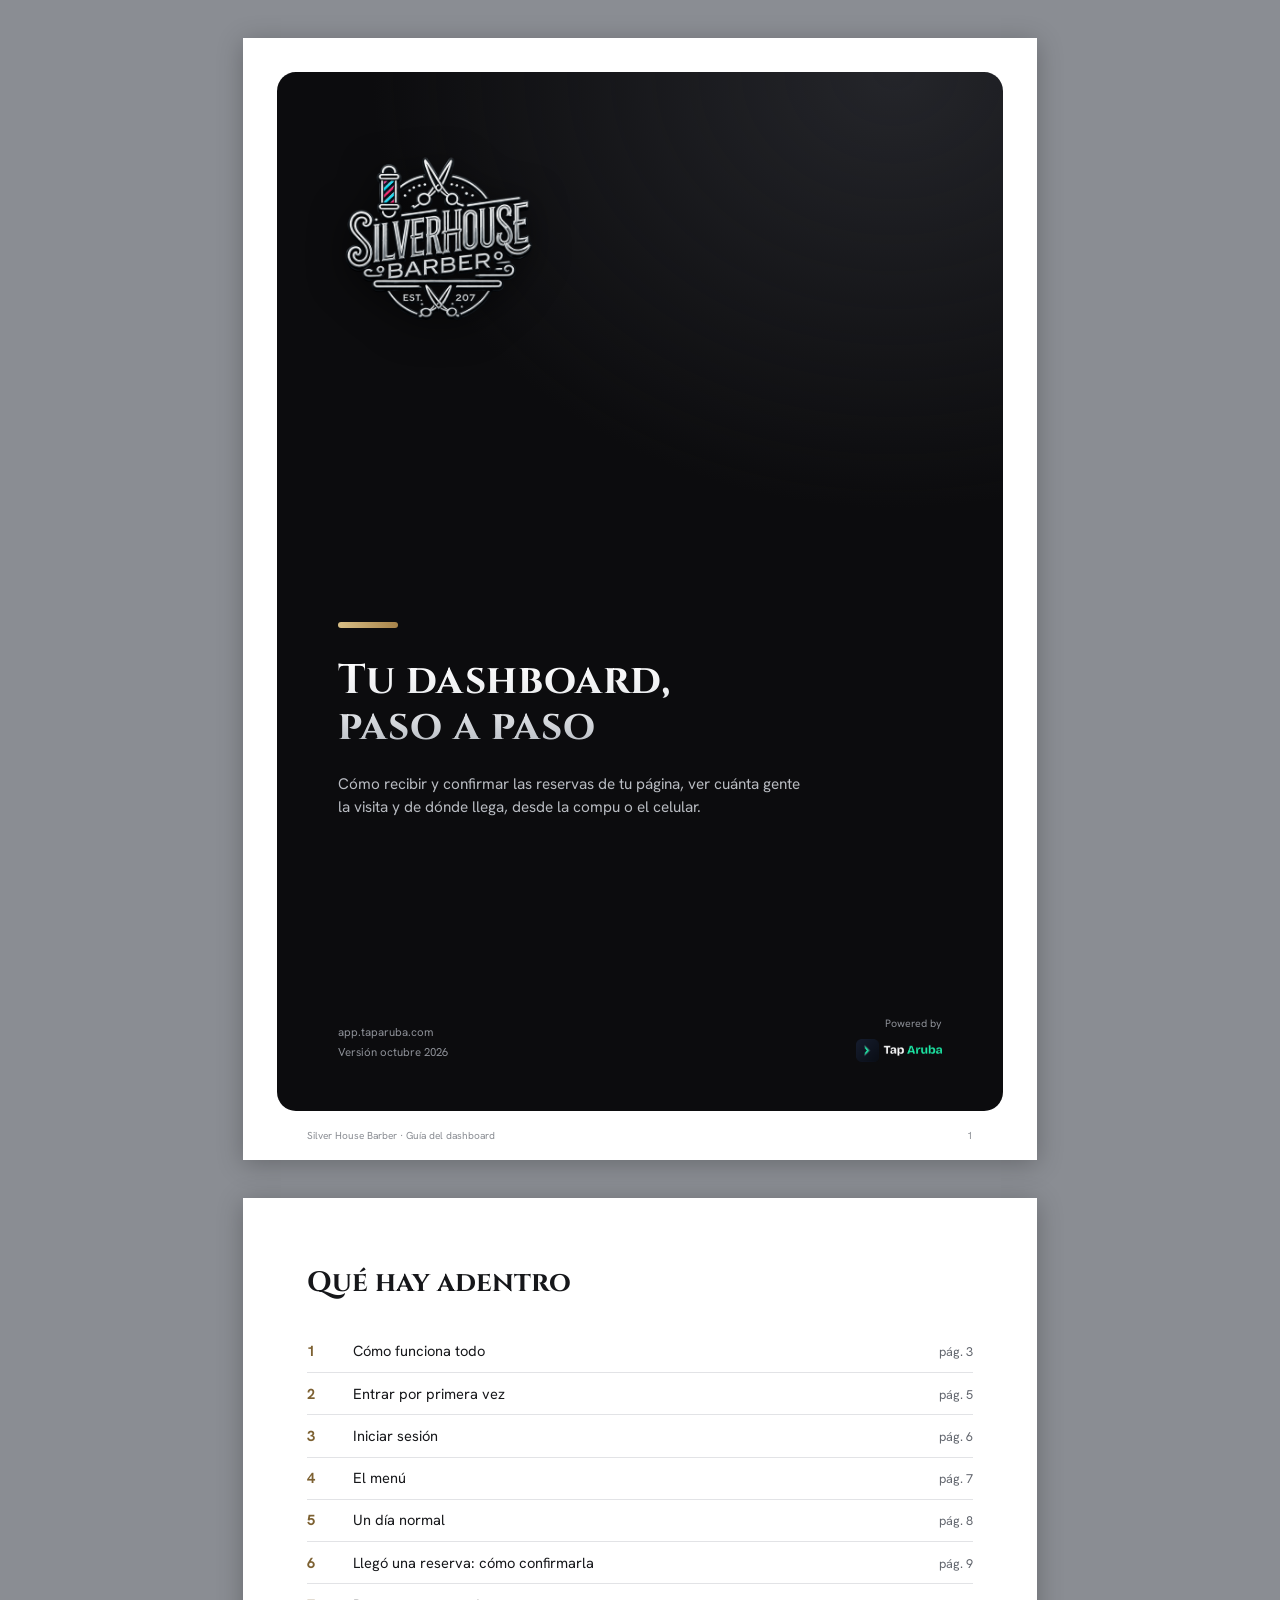
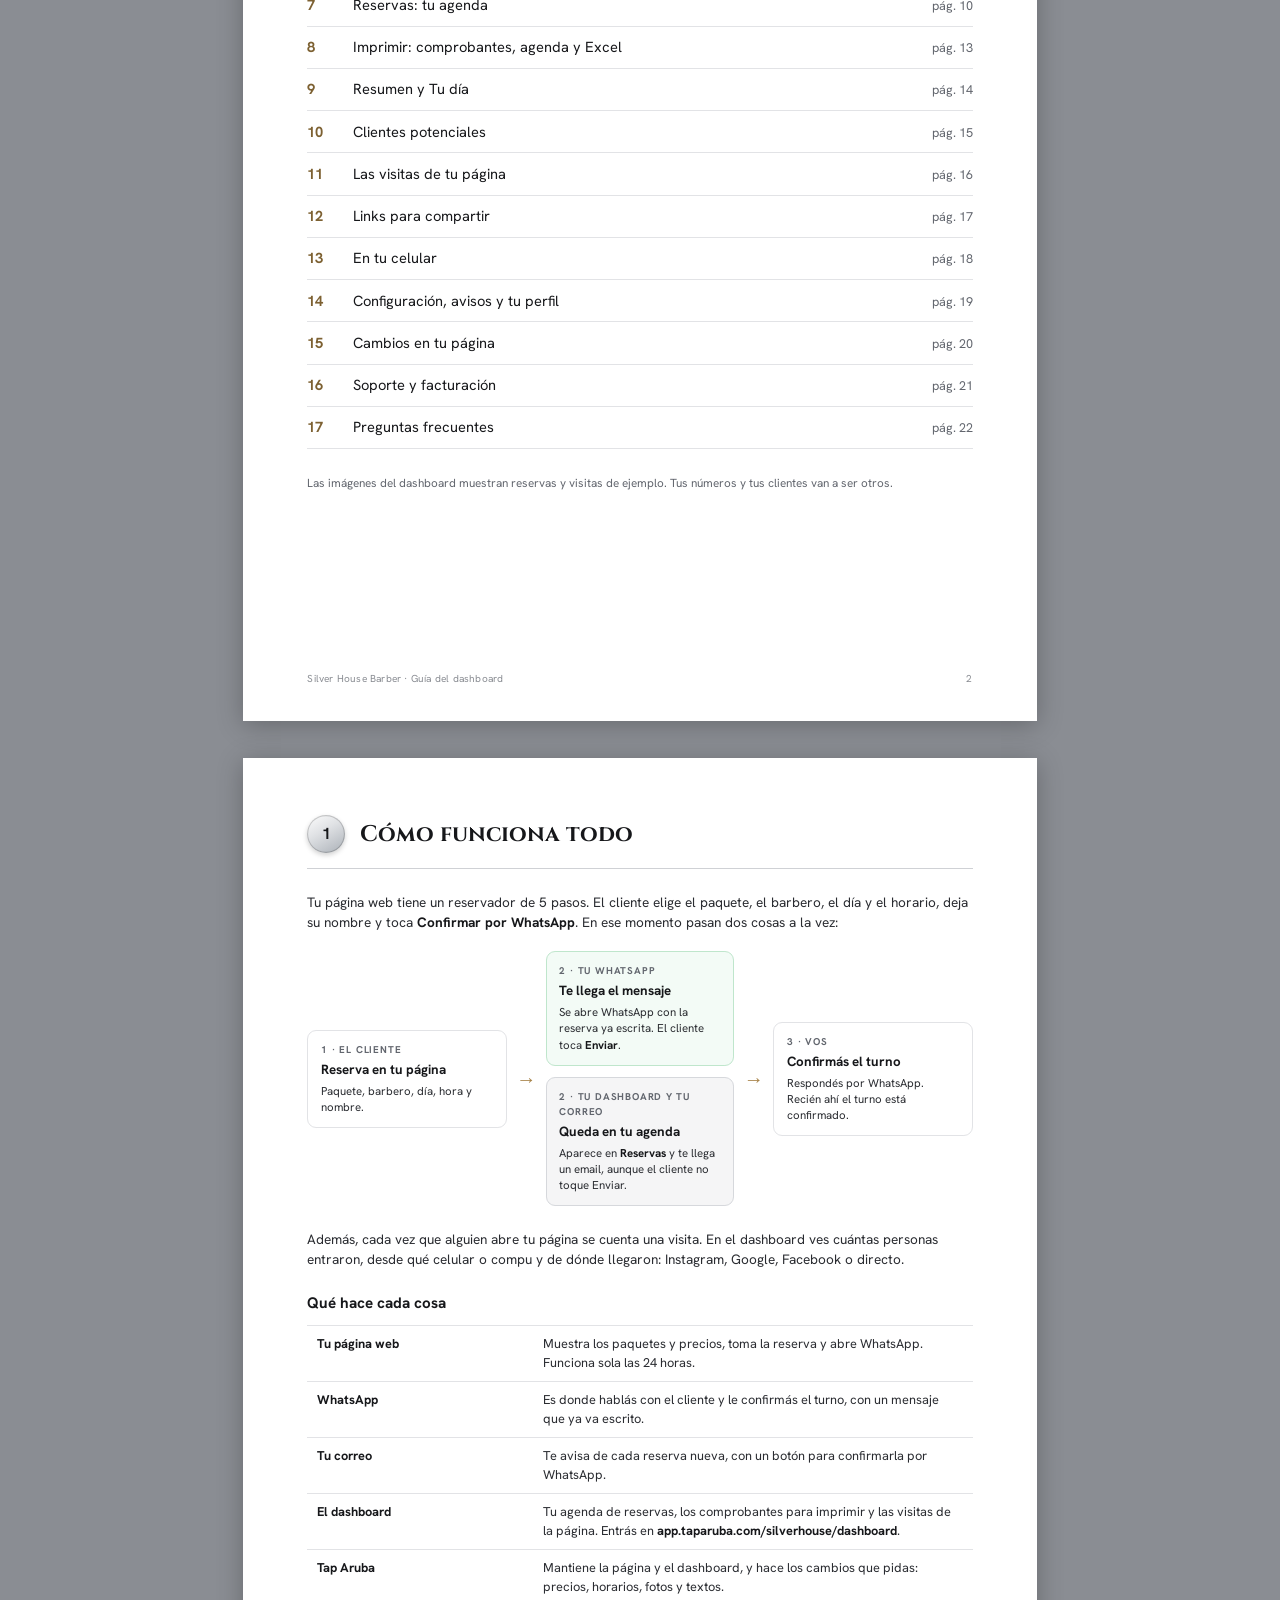
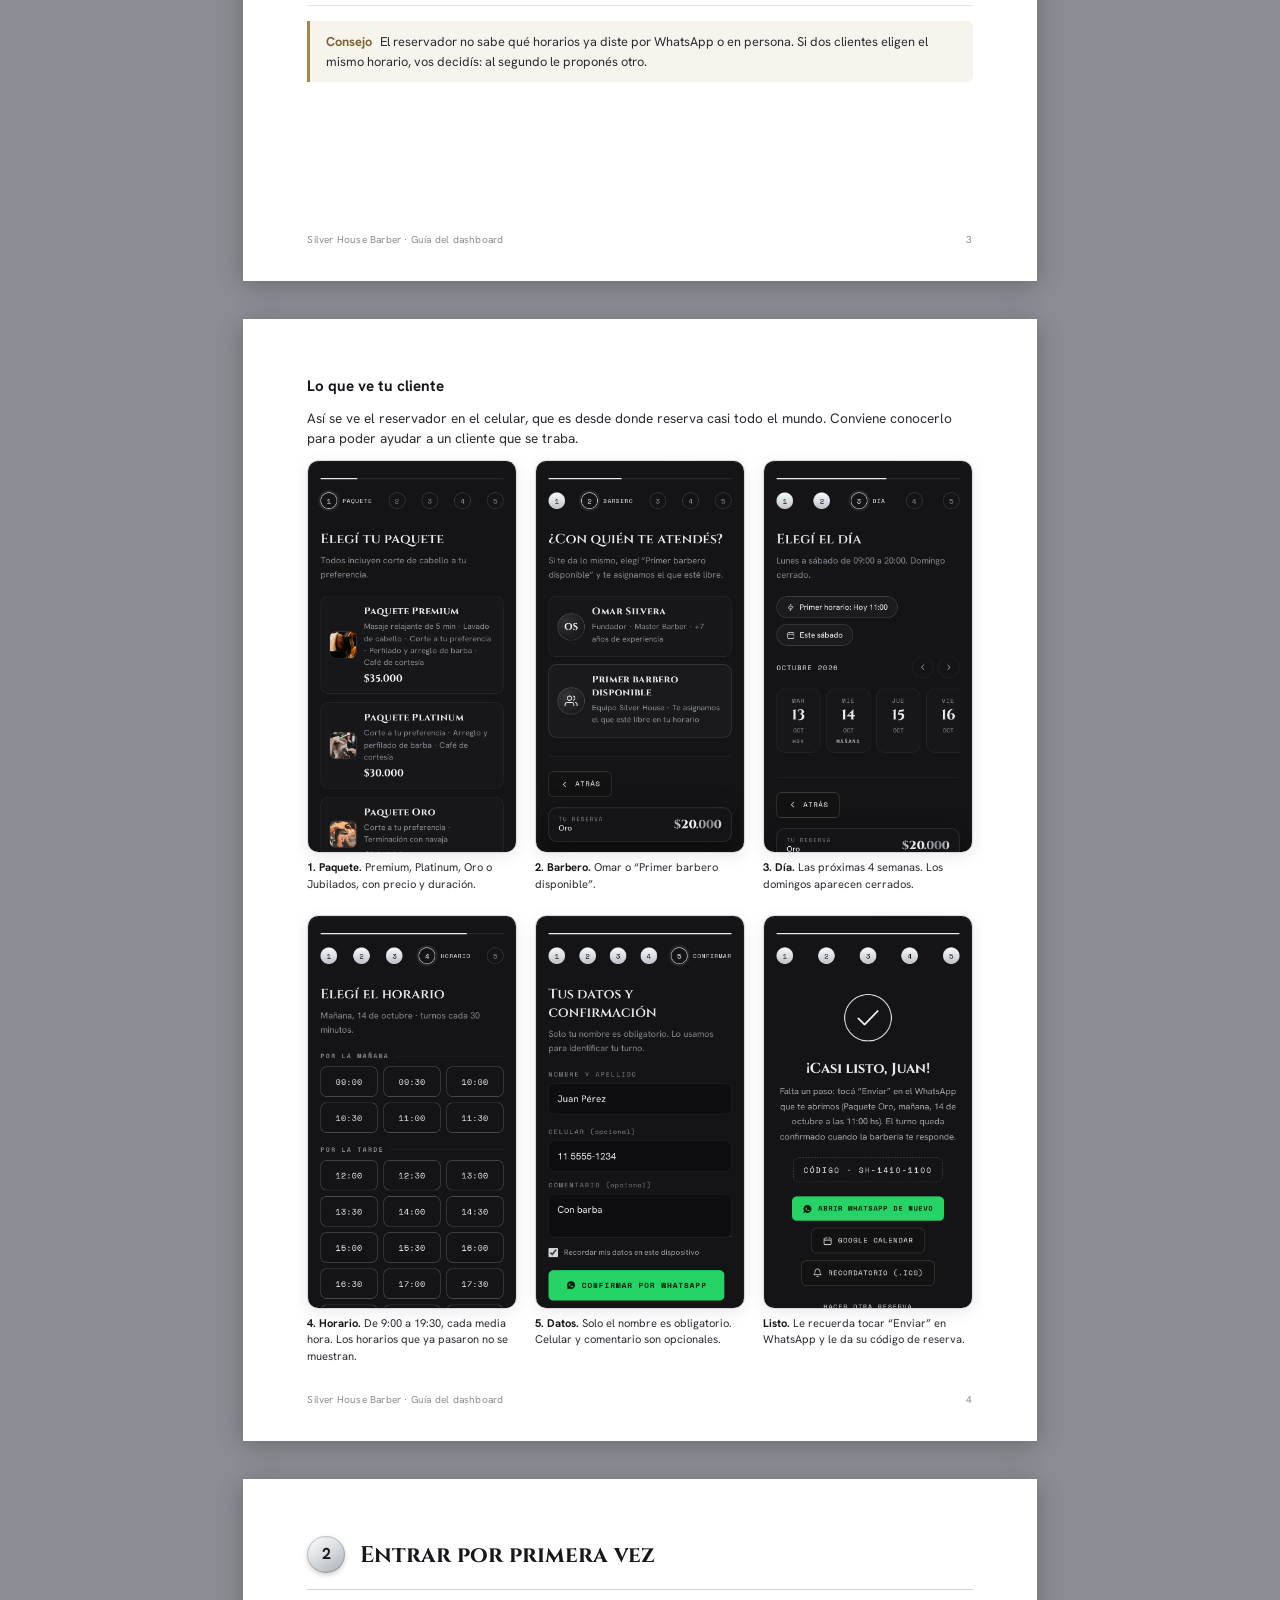
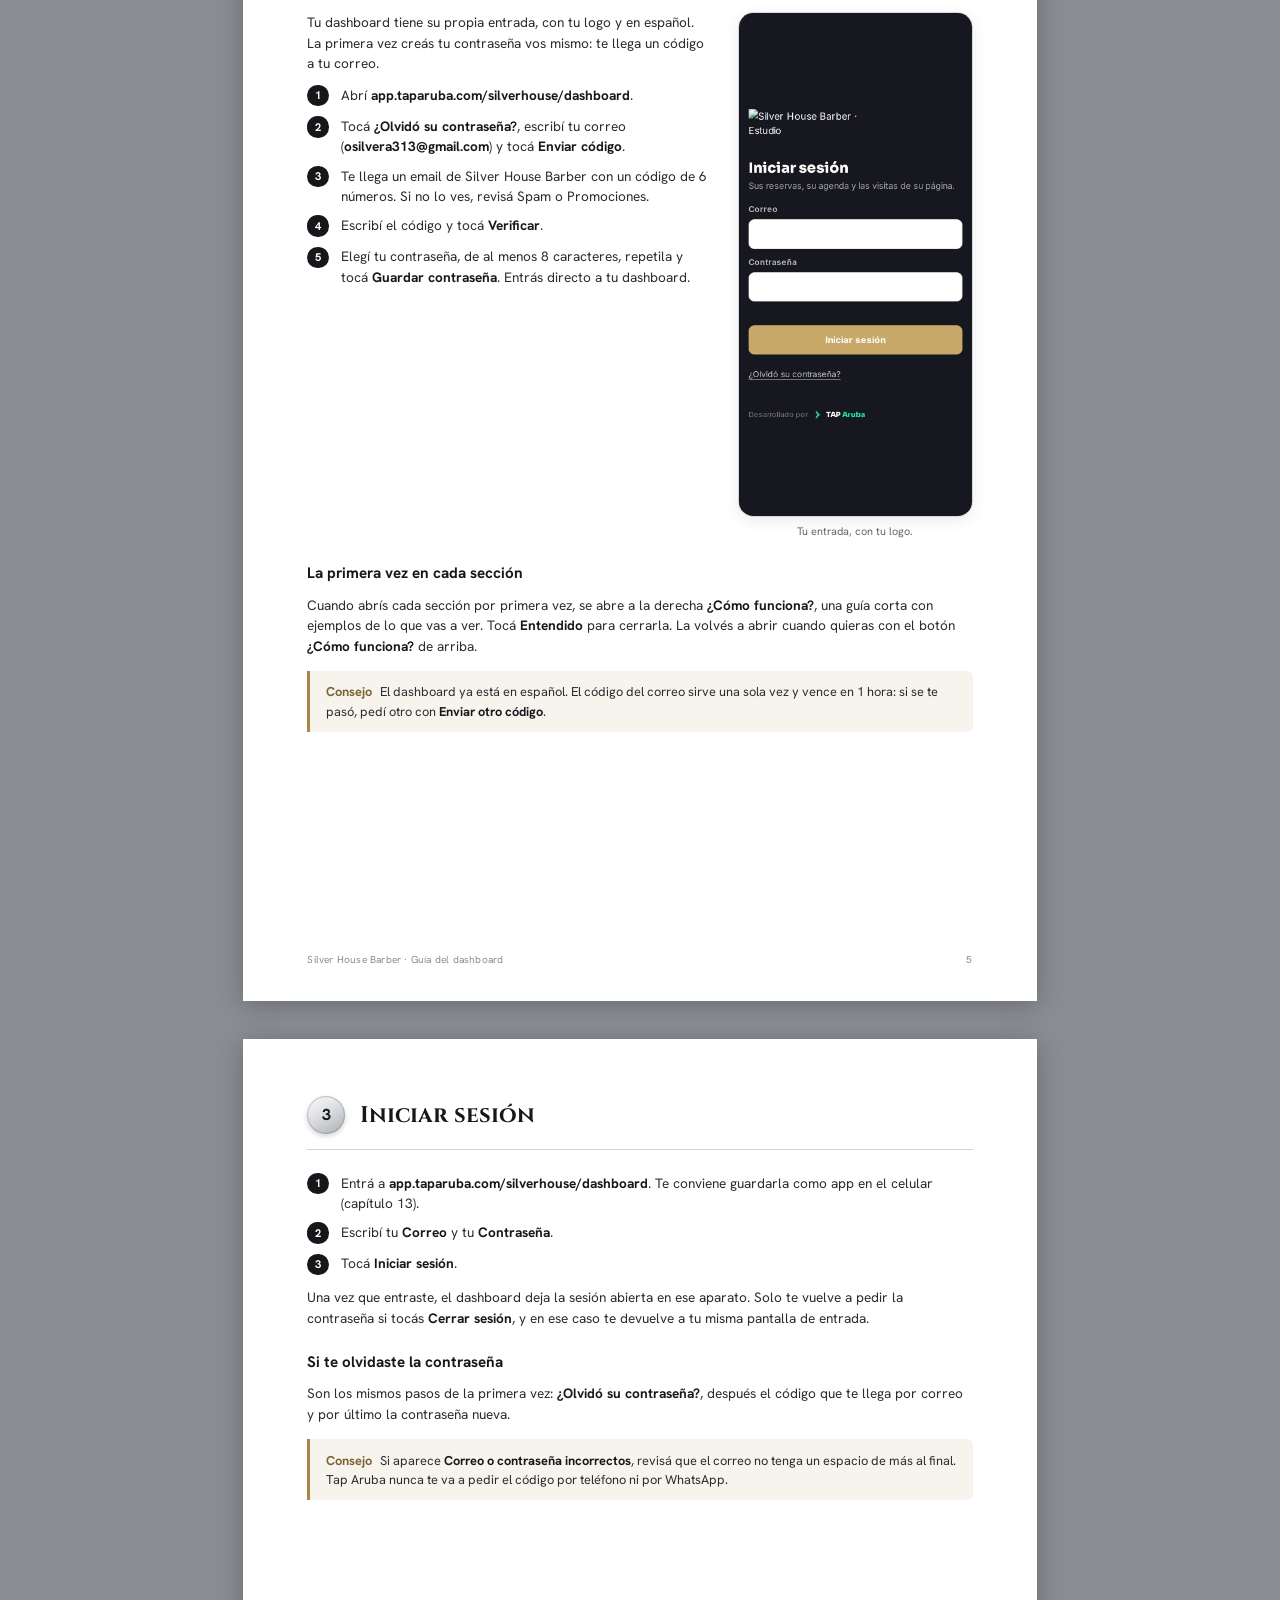
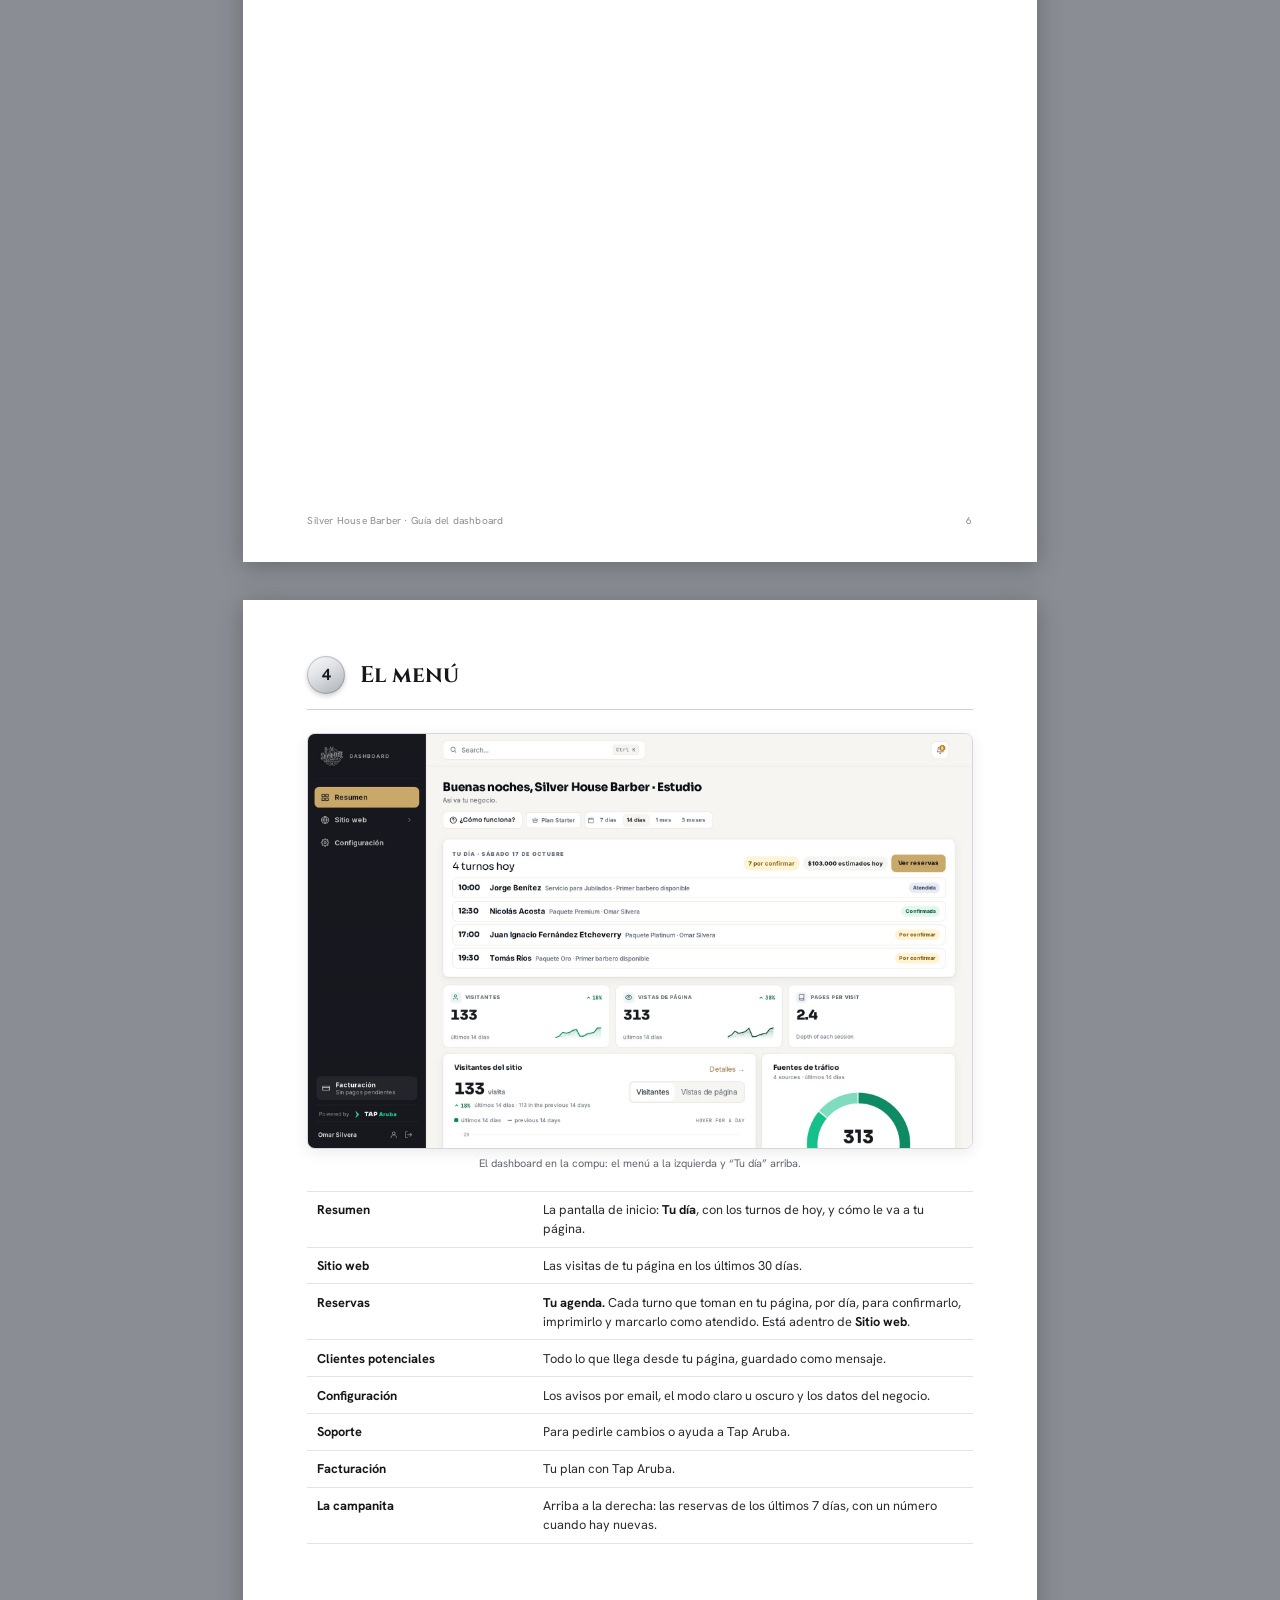
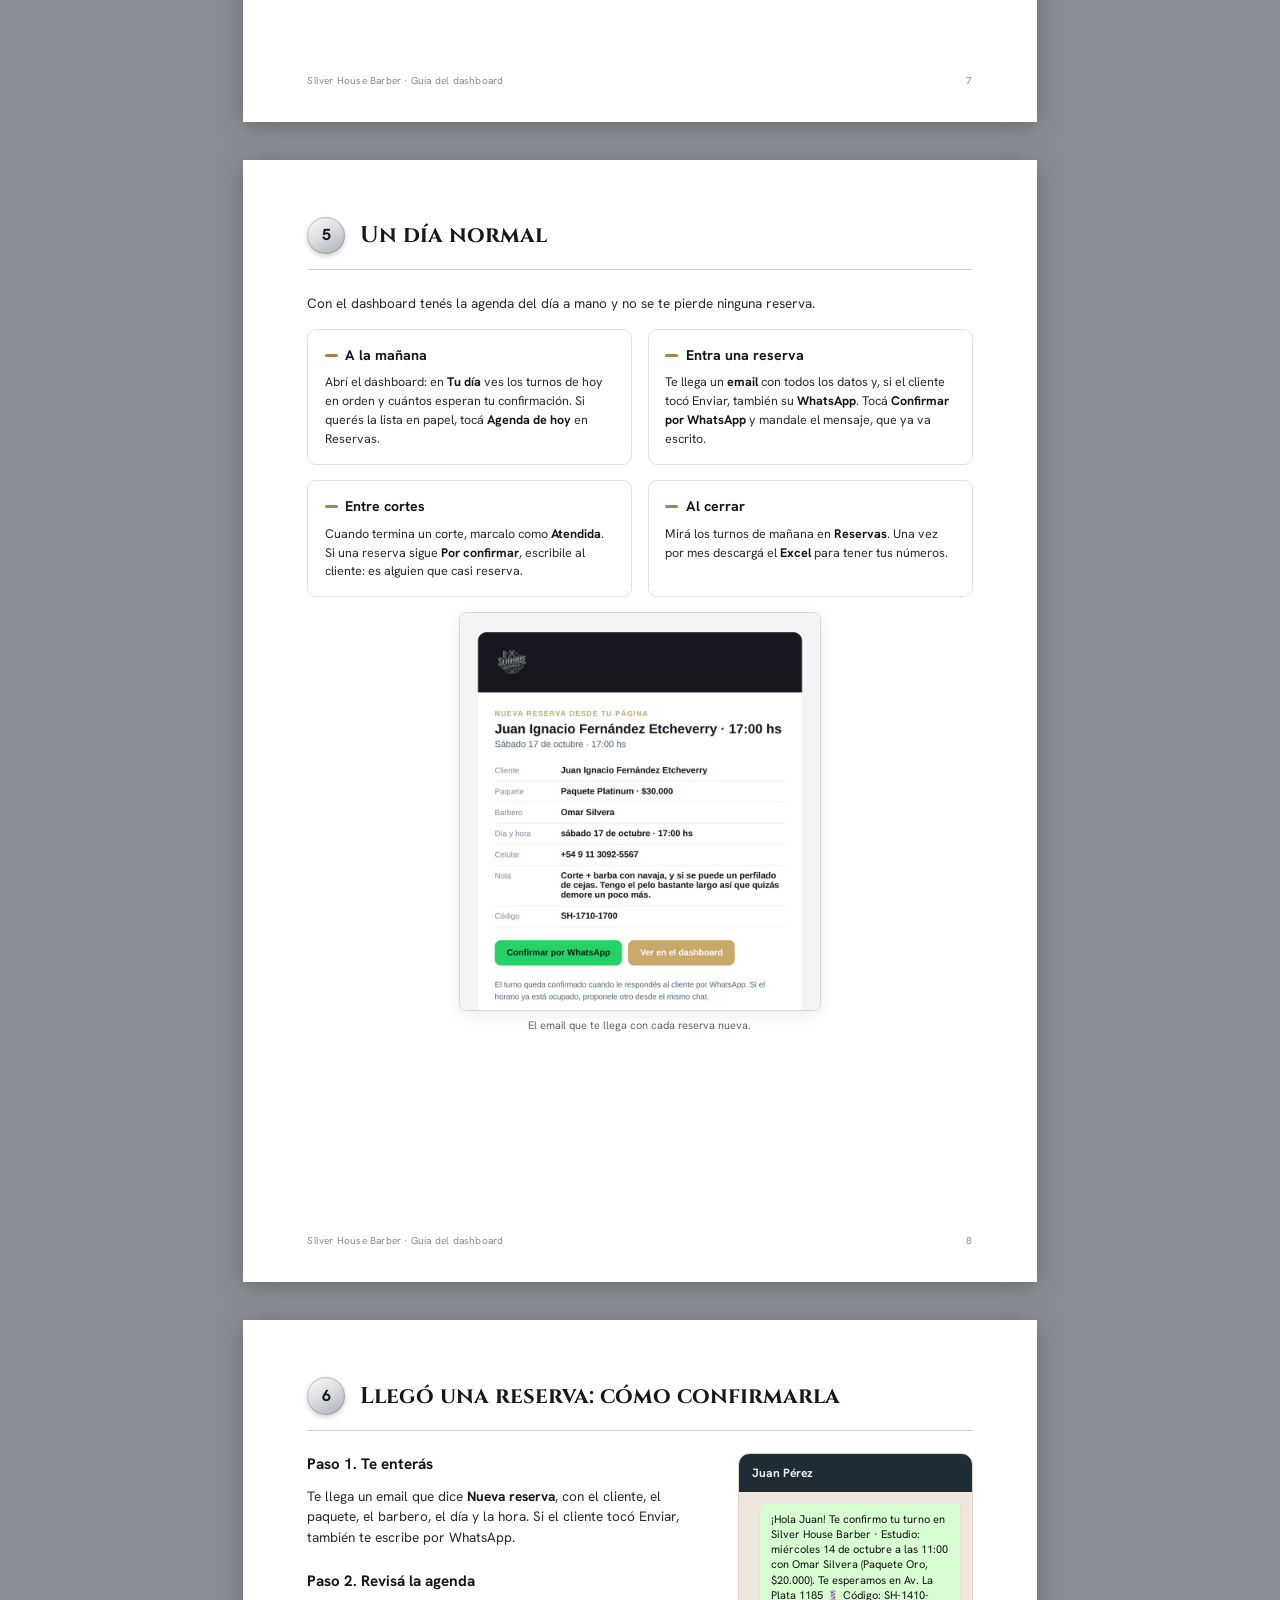
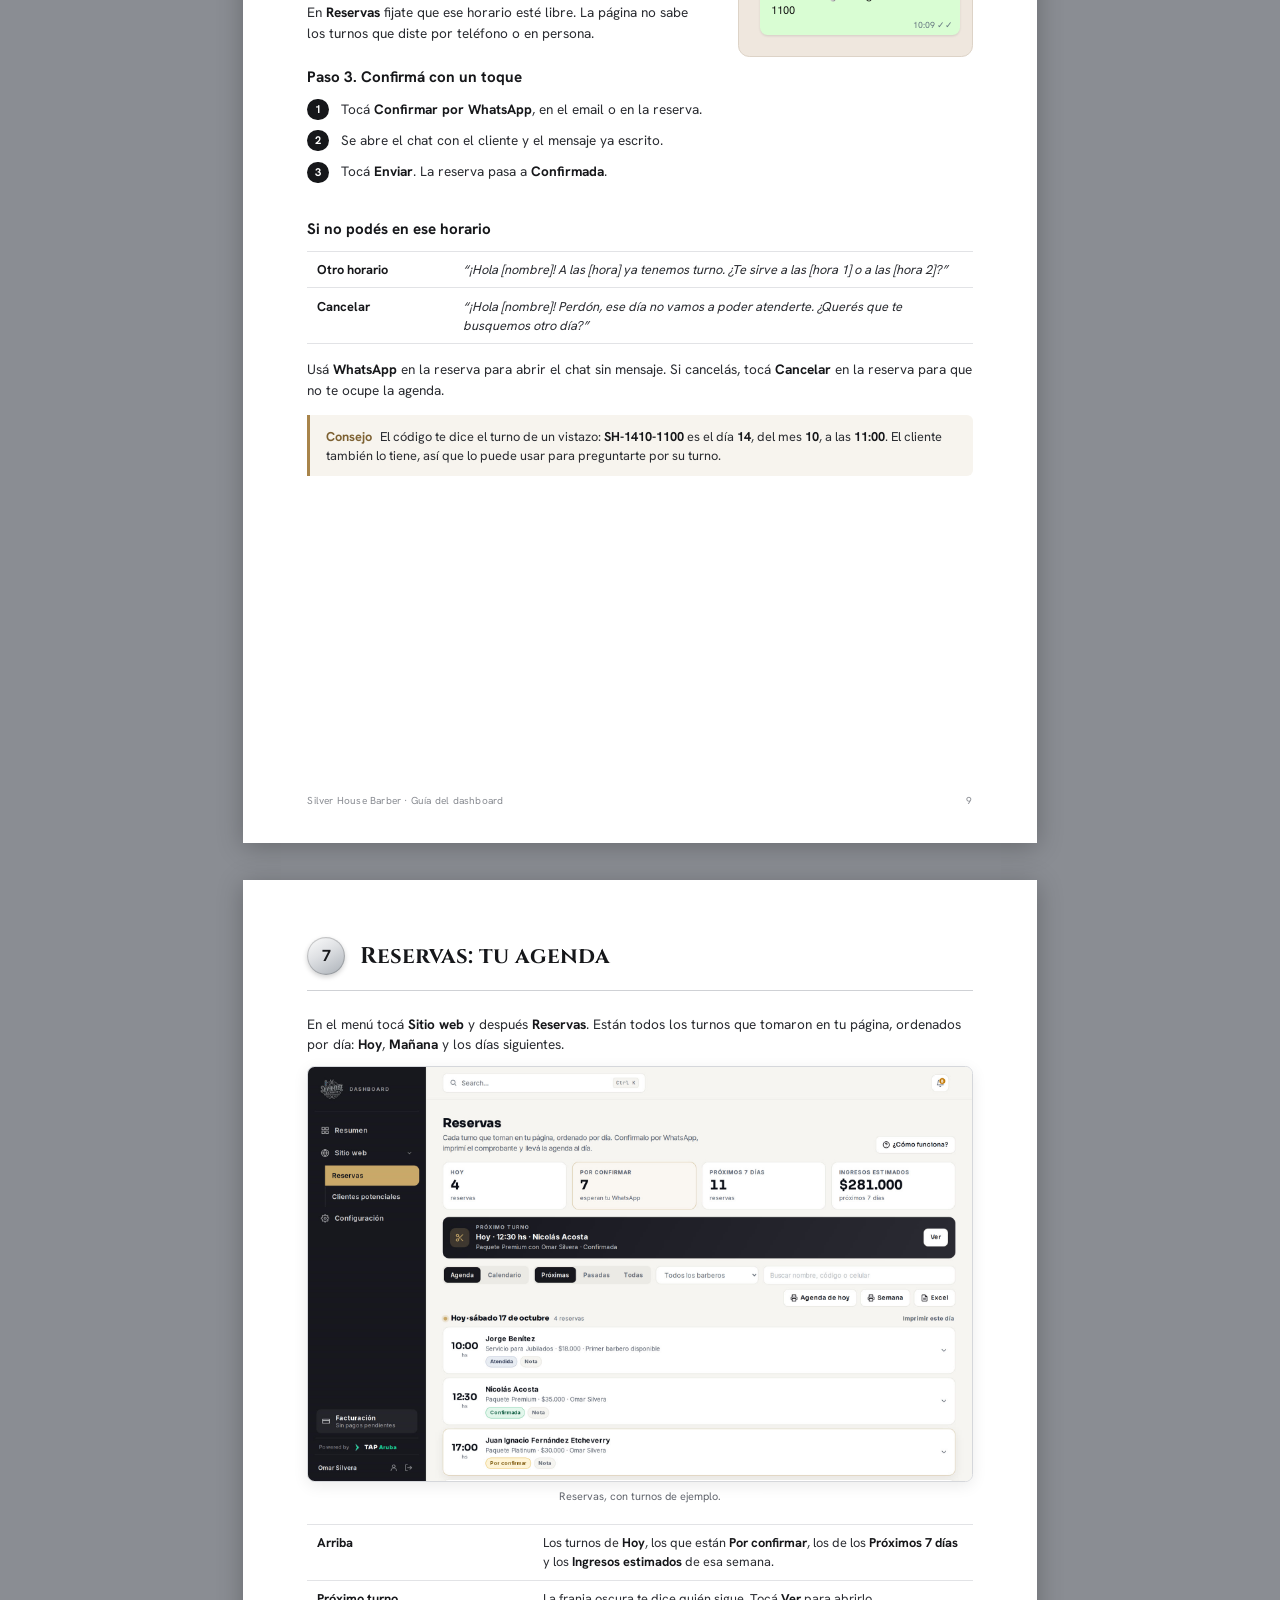
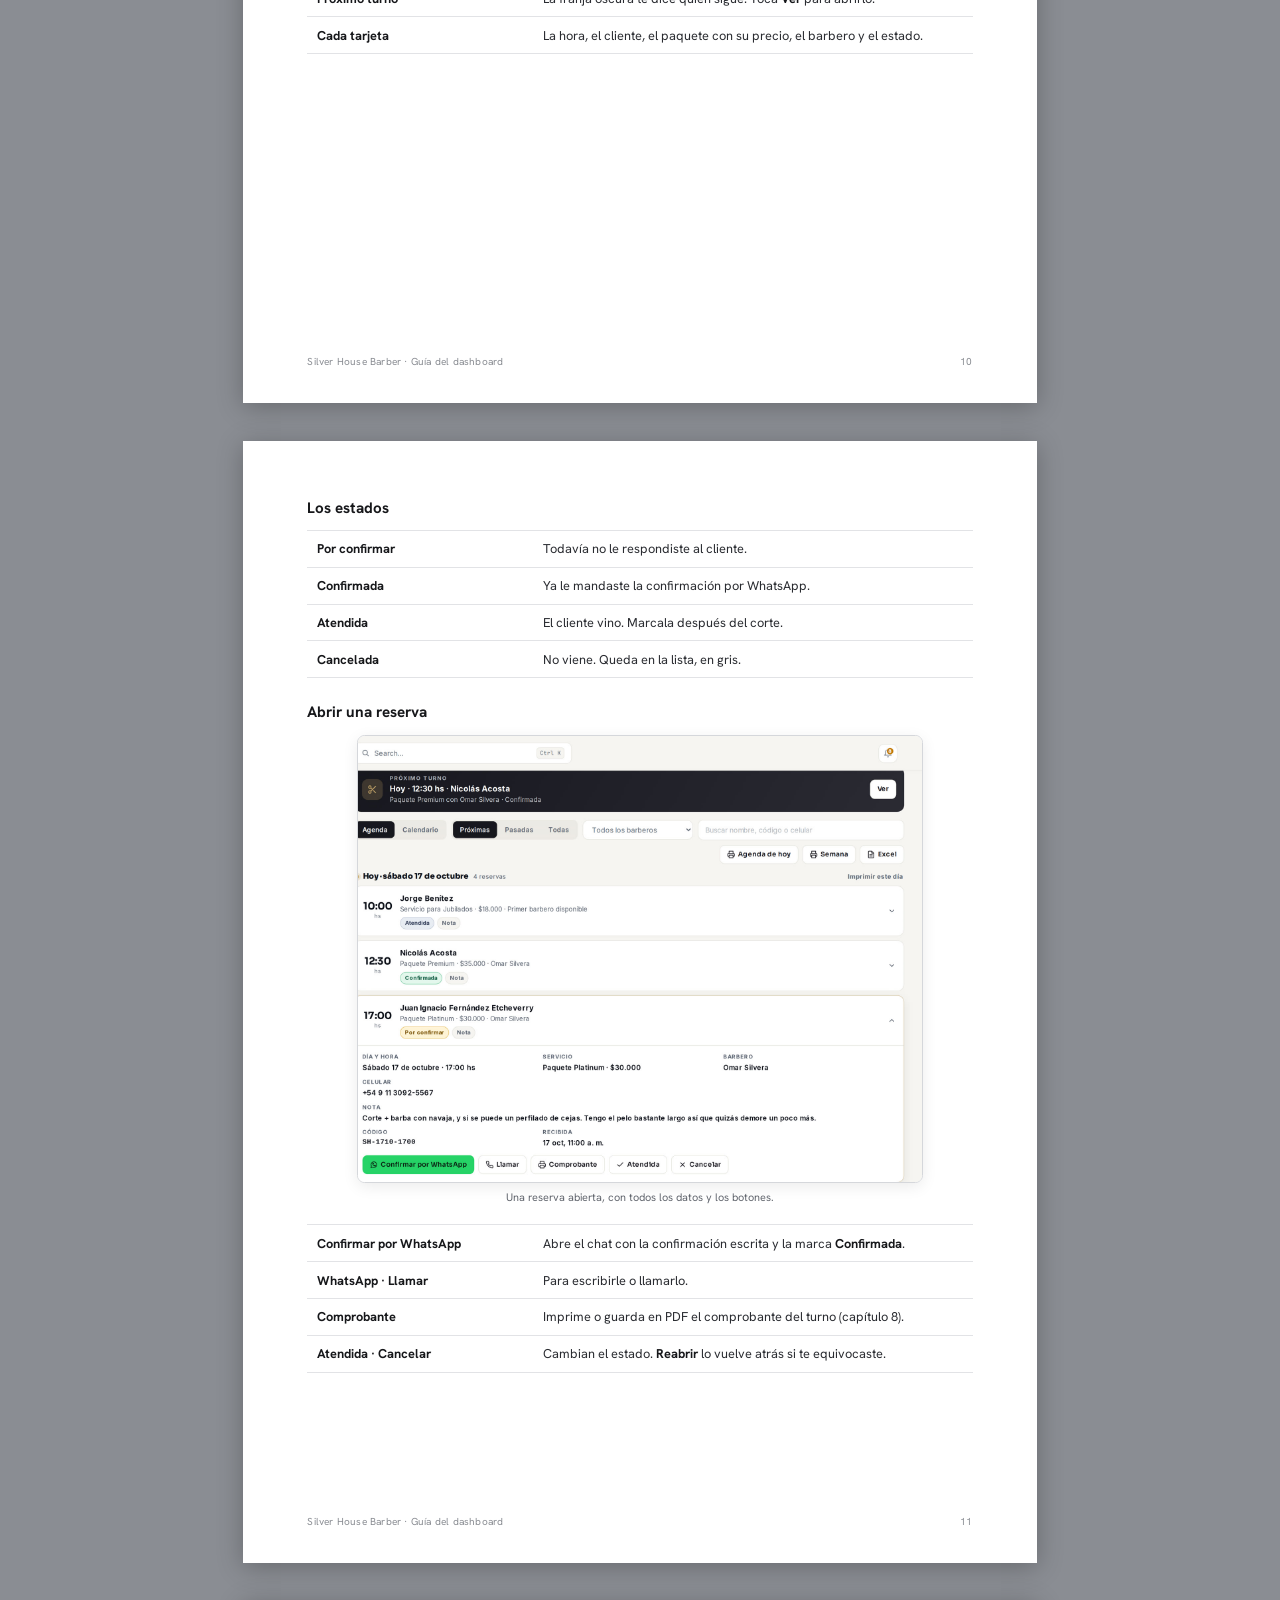
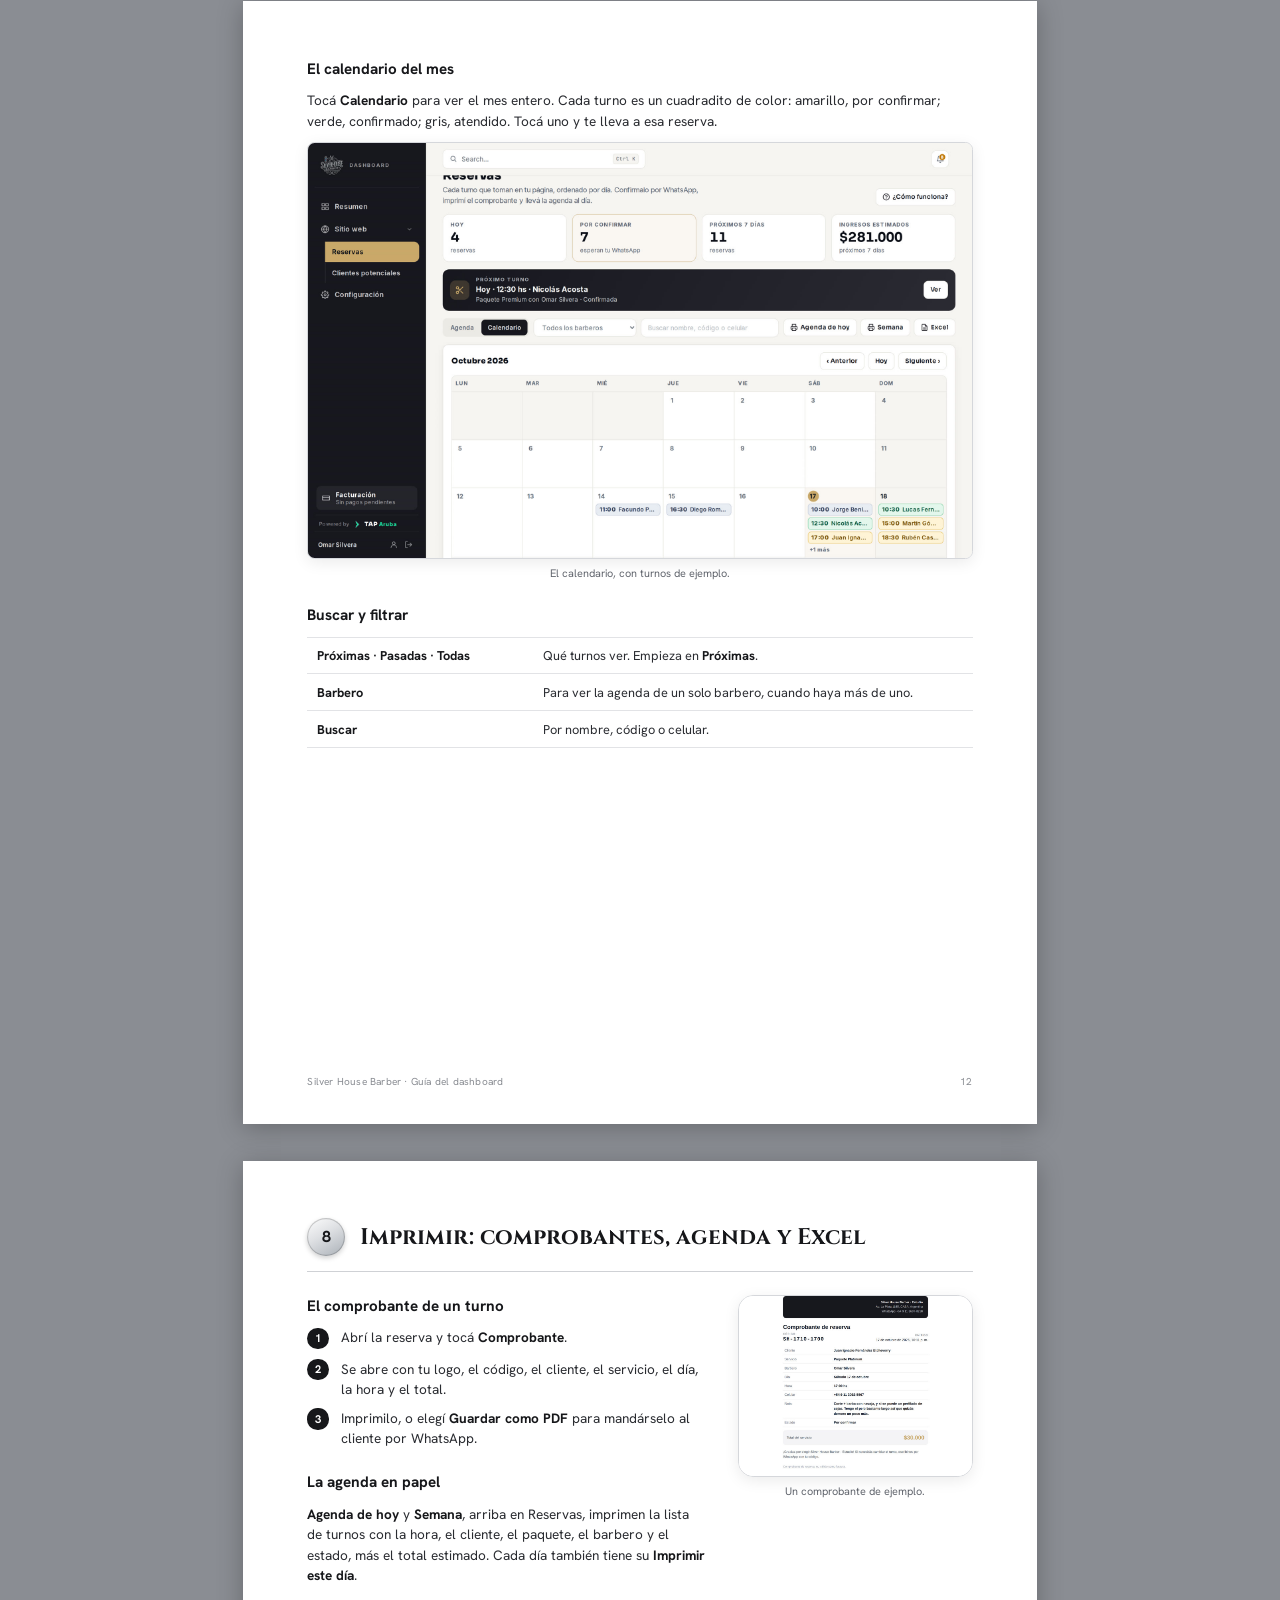
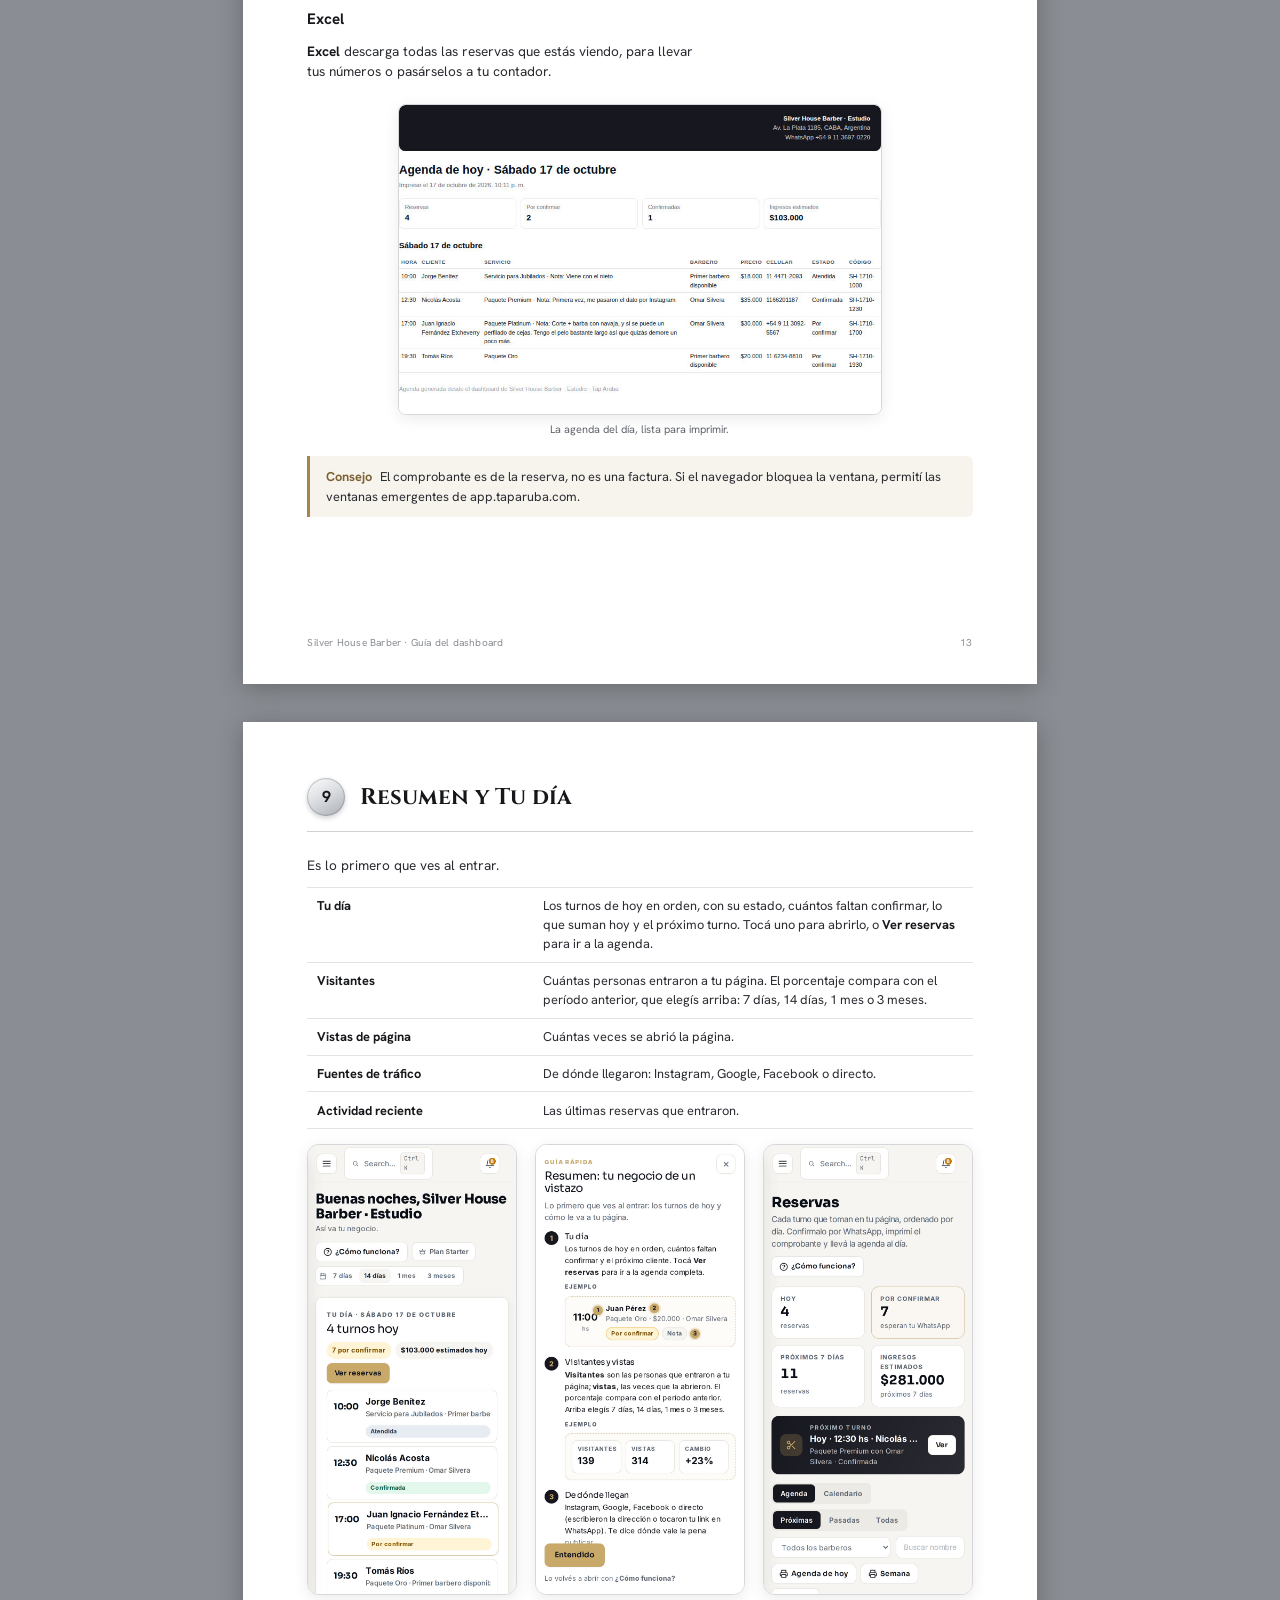
==== commit 575f65af: "Guía del dashboard: capturas nuevas (Reservas, comprobante, agenda, email) y PDFs Rehace la guía con" ====
--- a/docs/guia-dashboard/guia.html
+++ b/docs/guia-dashboard/guia.html
@@ -153,7 +153,7 @@
     <div class="card"><h4>Entre cortes</h4><p>Cuando termina un corte, marcalo como <b>Atendida</b>. Si una reserva sigue <b>Por confirmar</b>, escribile al cliente: es alguien que casi reserva.</p></div>
     <div class="card"><h4>Al cerrar</h4><p>Mirá los turnos de mañana en <b>Reservas</b>. Una vez por mes descargá el <b>Excel</b> para tener tus números.</p></div>
   </div>
-  <figure class="shot narrow"><img src="img/n-email.jpg" alt=""><figcaption>El email que te llega con cada reserva nueva.</figcaption></figure>
+  <figure class="shot email"><img src="img/n-email.jpg" alt=""><figcaption>El email que te llega con cada reserva nueva.</figcaption></figure>
 </section>
 
 <!-- ============ 6. CONFIRMAR UNA RESERVA ============ -->
@@ -247,8 +247,8 @@
     </div>
     <figure class="shot phone-shot"><img src="img/n-receipt.jpg" alt=""><figcaption>Un comprobante de ejemplo.</figcaption></figure>
   </div>
-  <figure class="shot"><img src="img/n-agenda.jpg" alt=""><figcaption>La agenda del día, lista para imprimir.</figcaption></figure>
-  <div class="tip"><b>Consejo</b> El comprobante es de la reserva: no reemplaza a una factura. Si el navegador avisa que bloqueó una ventana, permití las ventanas emergentes para app.taparuba.com y volvé a tocar el botón.</div>
+  <figure class="shot narrow agenda"><img src="img/n-agenda.jpg" alt=""><figcaption>La agenda del día, lista para imprimir.</figcaption></figure>
+  <div class="tip"><b>Consejo</b> El comprobante es de la reserva, no es una factura. Si el navegador bloquea la ventana, permití las ventanas emergentes de app.taparuba.com.</div>
 </section>
 
 <!-- ============ 9. RESUMEN ============ -->
@@ -338,7 +338,7 @@
 <!-- ============ 12. CONFIGURACIÓN ============ -->
 <section class="page" data-ch="Configuración, avisos y tu perfil">
   <h2 class="ch"><span class="n"></span>Configuración, avisos y tu perfil</h2>
-  <figure class="shot"><img src="img/n-settings.jpg" alt=""><figcaption>Configuración.</figcaption></figure>
+  <figure class="shot settings"><img src="img/n-settings.jpg" alt=""><figcaption>Configuración.</figcaption></figure>
   <table class="t2">
     <tr><td>Notificaciones</td><td>Con <b>Nuevas solicitudes de clientes</b> encendido, cada reserva nueva te llega por email. Viene encendido.</td></tr>
     <tr><td>Idioma</td><td>Ya está en español. Si lo cambiás, el cambio vale solo para ese aparato.</td></tr>
--- a/silverhouse-barber/fonts/fonts.css
+++ b/silverhouse-barber/fonts/fonts.css
@@ -0,0 +1,121 @@
+/* Google Fonts auto-alojadas (subset latin: incluye á é í ó ú ñ ¿ ¡) */
+@font-face {
+  font-family: 'Cinzel';
+  font-style: normal;
+  font-weight: 400;
+  font-display: swap;
+  src: url(cinzel-normal-63551c.woff2) format('woff2');
+  unicode-range: U+0000-00FF, U+0131, U+0152-0153, U+02BB-02BC, U+02C6, U+02DA, U+02DC, U+0304, U+0308, U+0329, U+2000-206F, U+20AC, U+2122, U+2191, U+2193, U+2212, U+2215, U+FEFF, U+FFFD;
+}
+@font-face {
+  font-family: 'Cinzel';
+  font-style: normal;
+  font-weight: 500;
+  font-display: swap;
+  src: url(cinzel-normal-63551c.woff2) format('woff2');
+  unicode-range: U+0000-00FF, U+0131, U+0152-0153, U+02BB-02BC, U+02C6, U+02DA, U+02DC, U+0304, U+0308, U+0329, U+2000-206F, U+20AC, U+2122, U+2191, U+2193, U+2212, U+2215, U+FEFF, U+FFFD;
+}
+@font-face {
+  font-family: 'Cinzel';
+  font-style: normal;
+  font-weight: 600;
+  font-display: swap;
+  src: url(cinzel-normal-63551c.woff2) format('woff2');
+  unicode-range: U+0000-00FF, U+0131, U+0152-0153, U+02BB-02BC, U+02C6, U+02DA, U+02DC, U+0304, U+0308, U+0329, U+2000-206F, U+20AC, U+2122, U+2191, U+2193, U+2212, U+2215, U+FEFF, U+FFFD;
+}
+@font-face {
+  font-family: 'Cinzel';
+  font-style: normal;
+  font-weight: 700;
+  font-display: swap;
+  src: url(cinzel-normal-63551c.woff2) format('woff2');
+  unicode-range: U+0000-00FF, U+0131, U+0152-0153, U+02BB-02BC, U+02C6, U+02DA, U+02DC, U+0304, U+0308, U+0329, U+2000-206F, U+20AC, U+2122, U+2191, U+2193, U+2212, U+2215, U+FEFF, U+FFFD;
+}
+@font-face {
+  font-family: 'Cinzel';
+  font-style: normal;
+  font-weight: 800;
+  font-display: swap;
+  src: url(cinzel-normal-63551c.woff2) format('woff2');
+  unicode-range: U+0000-00FF, U+0131, U+0152-0153, U+02BB-02BC, U+02C6, U+02DA, U+02DC, U+0304, U+0308, U+0329, U+2000-206F, U+20AC, U+2122, U+2191, U+2193, U+2212, U+2215, U+FEFF, U+FFFD;
+}
+@font-face {
+  font-family: 'Cinzel';
+  font-style: normal;
+  font-weight: 900;
+  font-display: swap;
+  src: url(cinzel-normal-63551c.woff2) format('woff2');
+  unicode-range: U+0000-00FF, U+0131, U+0152-0153, U+02BB-02BC, U+02C6, U+02DA, U+02DC, U+0304, U+0308, U+0329, U+2000-206F, U+20AC, U+2122, U+2191, U+2193, U+2212, U+2215, U+FEFF, U+FFFD;
+}
+@font-face {
+  font-family: 'Cormorant Garamond';
+  font-style: italic;
+  font-weight: 500;
+  font-display: swap;
+  src: url(cormorant-garamond-italic-25e309.woff2) format('woff2');
+  unicode-range: U+0000-00FF, U+0131, U+0152-0153, U+02BB-02BC, U+02C6, U+02DA, U+02DC, U+0304, U+0308, U+0329, U+2000-206F, U+20AC, U+2122, U+2191, U+2193, U+2212, U+2215, U+FEFF, U+FFFD;
+}
+@font-face {
+  font-family: 'Cormorant Garamond';
+  font-style: italic;
+  font-weight: 600;
+  font-display: swap;
+  src: url(cormorant-garamond-italic-25e309.woff2) format('woff2');
+  unicode-range: U+0000-00FF, U+0131, U+0152-0153, U+02BB-02BC, U+02C6, U+02DA, U+02DC, U+0304, U+0308, U+0329, U+2000-206F, U+20AC, U+2122, U+2191, U+2193, U+2212, U+2215, U+FEFF, U+FFFD;
+}
+@font-face {
+  font-family: 'Hanken Grotesk';
+  font-style: normal;
+  font-weight: 300;
+  font-display: swap;
+  src: url(hanken-grotesk-normal-605034.woff2) format('woff2');
+  unicode-range: U+0000-00FF, U+0131, U+0152-0153, U+02BB-02BC, U+02C6, U+02DA, U+02DC, U+0304, U+0308, U+0329, U+2000-206F, U+20AC, U+2122, U+2191, U+2193, U+2212, U+2215, U+FEFF, U+FFFD;
+}
+@font-face {
+  font-family: 'Hanken Grotesk';
+  font-style: normal;
+  font-weight: 400;
+  font-display: swap;
+  src: url(hanken-grotesk-normal-605034.woff2) format('woff2');
+  unicode-range: U+0000-00FF, U+0131, U+0152-0153, U+02BB-02BC, U+02C6, U+02DA, U+02DC, U+0304, U+0308, U+0329, U+2000-206F, U+20AC, U+2122, U+2191, U+2193, U+2212, U+2215, U+FEFF, U+FFFD;
+}
+@font-face {
+  font-family: 'Hanken Grotesk';
+  font-style: normal;
+  font-weight: 500;
+  font-display: swap;
+  src: url(hanken-grotesk-normal-605034.woff2) format('woff2');
+  unicode-range: U+0000-00FF, U+0131, U+0152-0153, U+02BB-02BC, U+02C6, U+02DA, U+02DC, U+0304, U+0308, U+0329, U+2000-206F, U+20AC, U+2122, U+2191, U+2193, U+2212, U+2215, U+FEFF, U+FFFD;
+}
+@font-face {
+  font-family: 'Hanken Grotesk';
+  font-style: normal;
+  font-weight: 600;
+  font-display: swap;
+  src: url(hanken-grotesk-normal-605034.woff2) format('woff2');
+  unicode-range: U+0000-00FF, U+0131, U+0152-0153, U+02BB-02BC, U+02C6, U+02DA, U+02DC, U+0304, U+0308, U+0329, U+2000-206F, U+20AC, U+2122, U+2191, U+2193, U+2212, U+2215, U+FEFF, U+FFFD;
+}
+@font-face {
+  font-family: 'Hanken Grotesk';
+  font-style: normal;
+  font-weight: 700;
+  font-display: swap;
+  src: url(hanken-grotesk-normal-605034.woff2) format('woff2');
+  unicode-range: U+0000-00FF, U+0131, U+0152-0153, U+02BB-02BC, U+02C6, U+02DA, U+02DC, U+0304, U+0308, U+0329, U+2000-206F, U+20AC, U+2122, U+2191, U+2193, U+2212, U+2215, U+FEFF, U+FFFD;
+}
+@font-face {
+  font-family: 'Space Mono';
+  font-style: normal;
+  font-weight: 400;
+  font-display: swap;
+  src: url(space-mono-normal-e04b1d.woff2) format('woff2');
+  unicode-range: U+0000-00FF, U+0131, U+0152-0153, U+02BB-02BC, U+02C6, U+02DA, U+02DC, U+0304, U+0308, U+0329, U+2000-206F, U+20AC, U+2122, U+2191, U+2193, U+2212, U+2215, U+FEFF, U+FFFD;
+}
+@font-face {
+  font-family: 'Space Mono';
+  font-style: normal;
+  font-weight: 700;
+  font-display: swap;
+  src: url(space-mono-normal-0319ea.woff2) format('woff2');
+  unicode-range: U+0000-00FF, U+0131, U+0152-0153, U+02BB-02BC, U+02C6, U+02DA, U+02DC, U+0304, U+0308, U+0329, U+2000-206F, U+20AC, U+2122, U+2191, U+2193, U+2212, U+2215, U+FEFF, U+FFFD;
+}
--- a/docs/guia-dashboard/guia.css
+++ b/docs/guia-dashboard/guia.css
@@ -124,3 +124,6 @@
 .phone-shot.small{ width:52mm; justify-self:end }
 .shot.narrow{ width:150mm; margin-left:auto; margin-right:auto }
 .shot.narrow.web{ width:132mm }
+.shot.email{width:96mm;margin-left:auto;margin-right:auto}
+.shot.narrow.agenda{width:128mm}
+.shot.settings{width:92%;margin-left:auto;margin-right:auto}
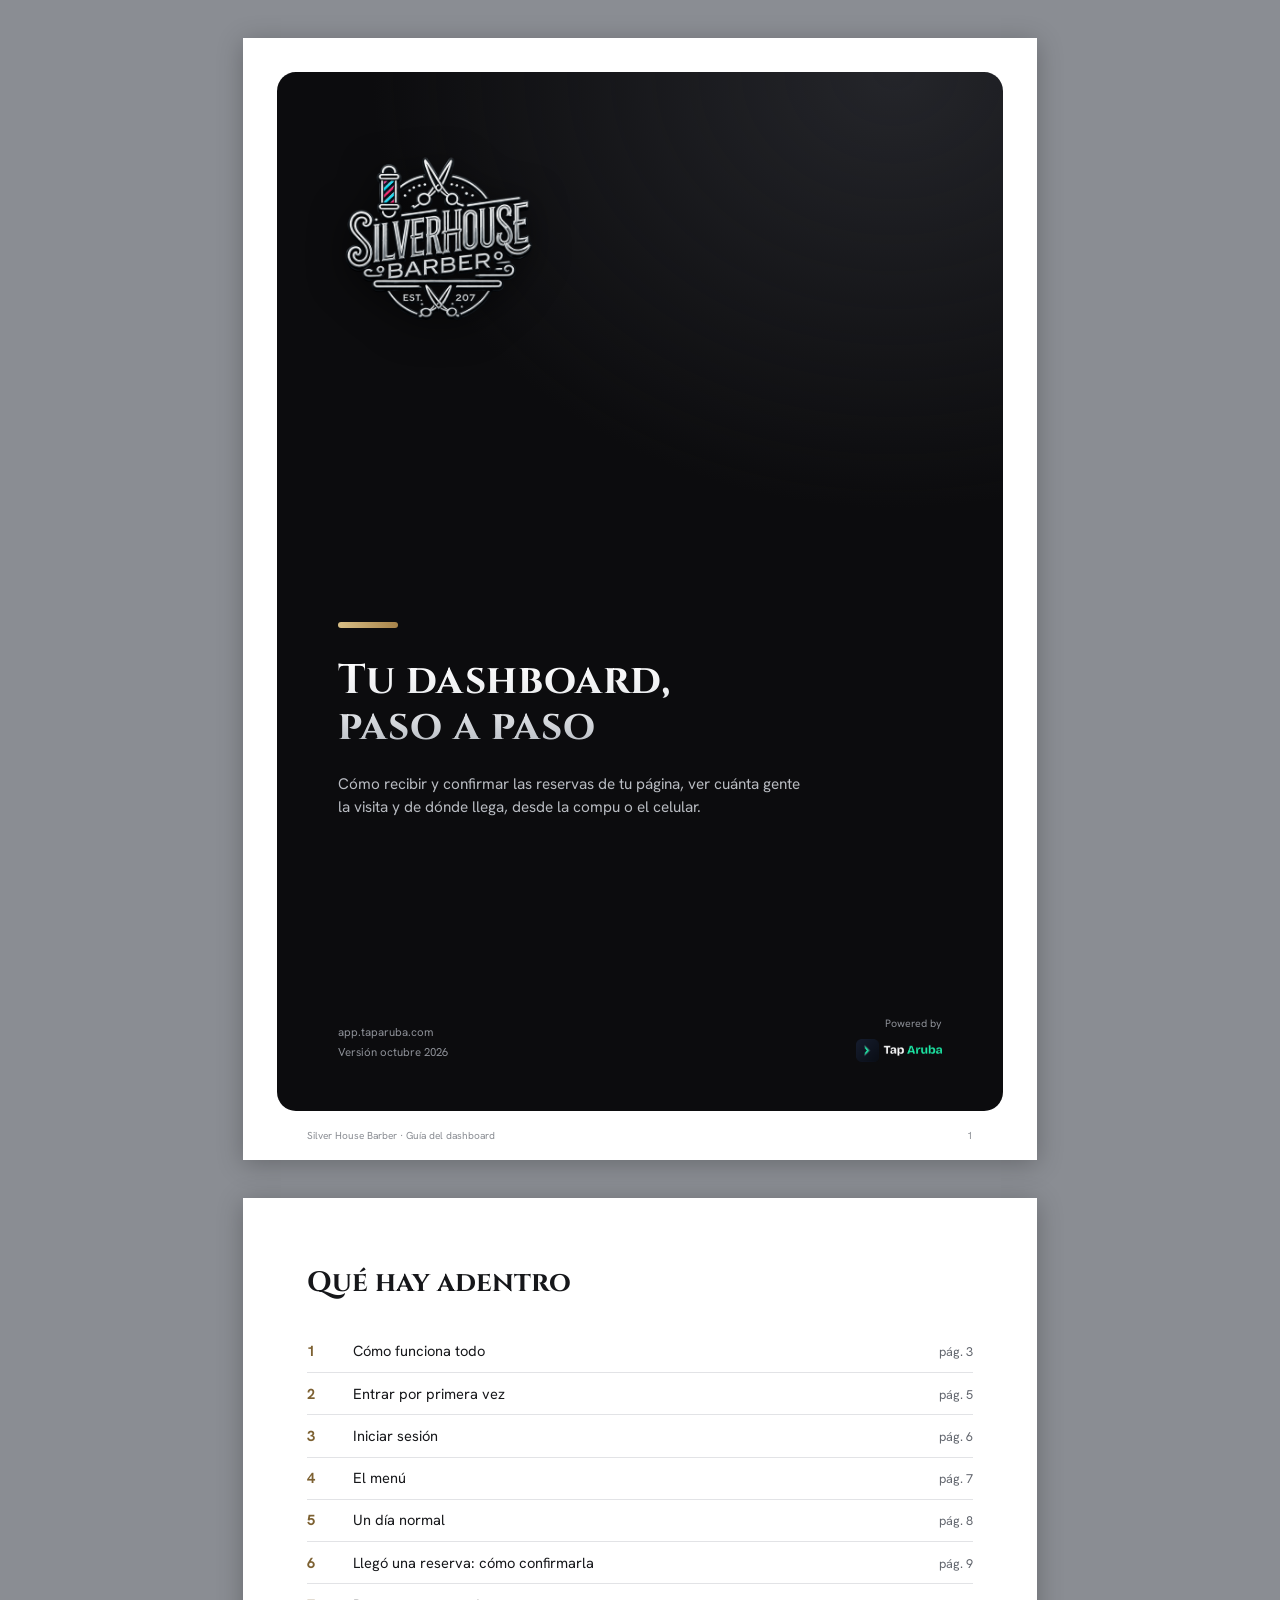
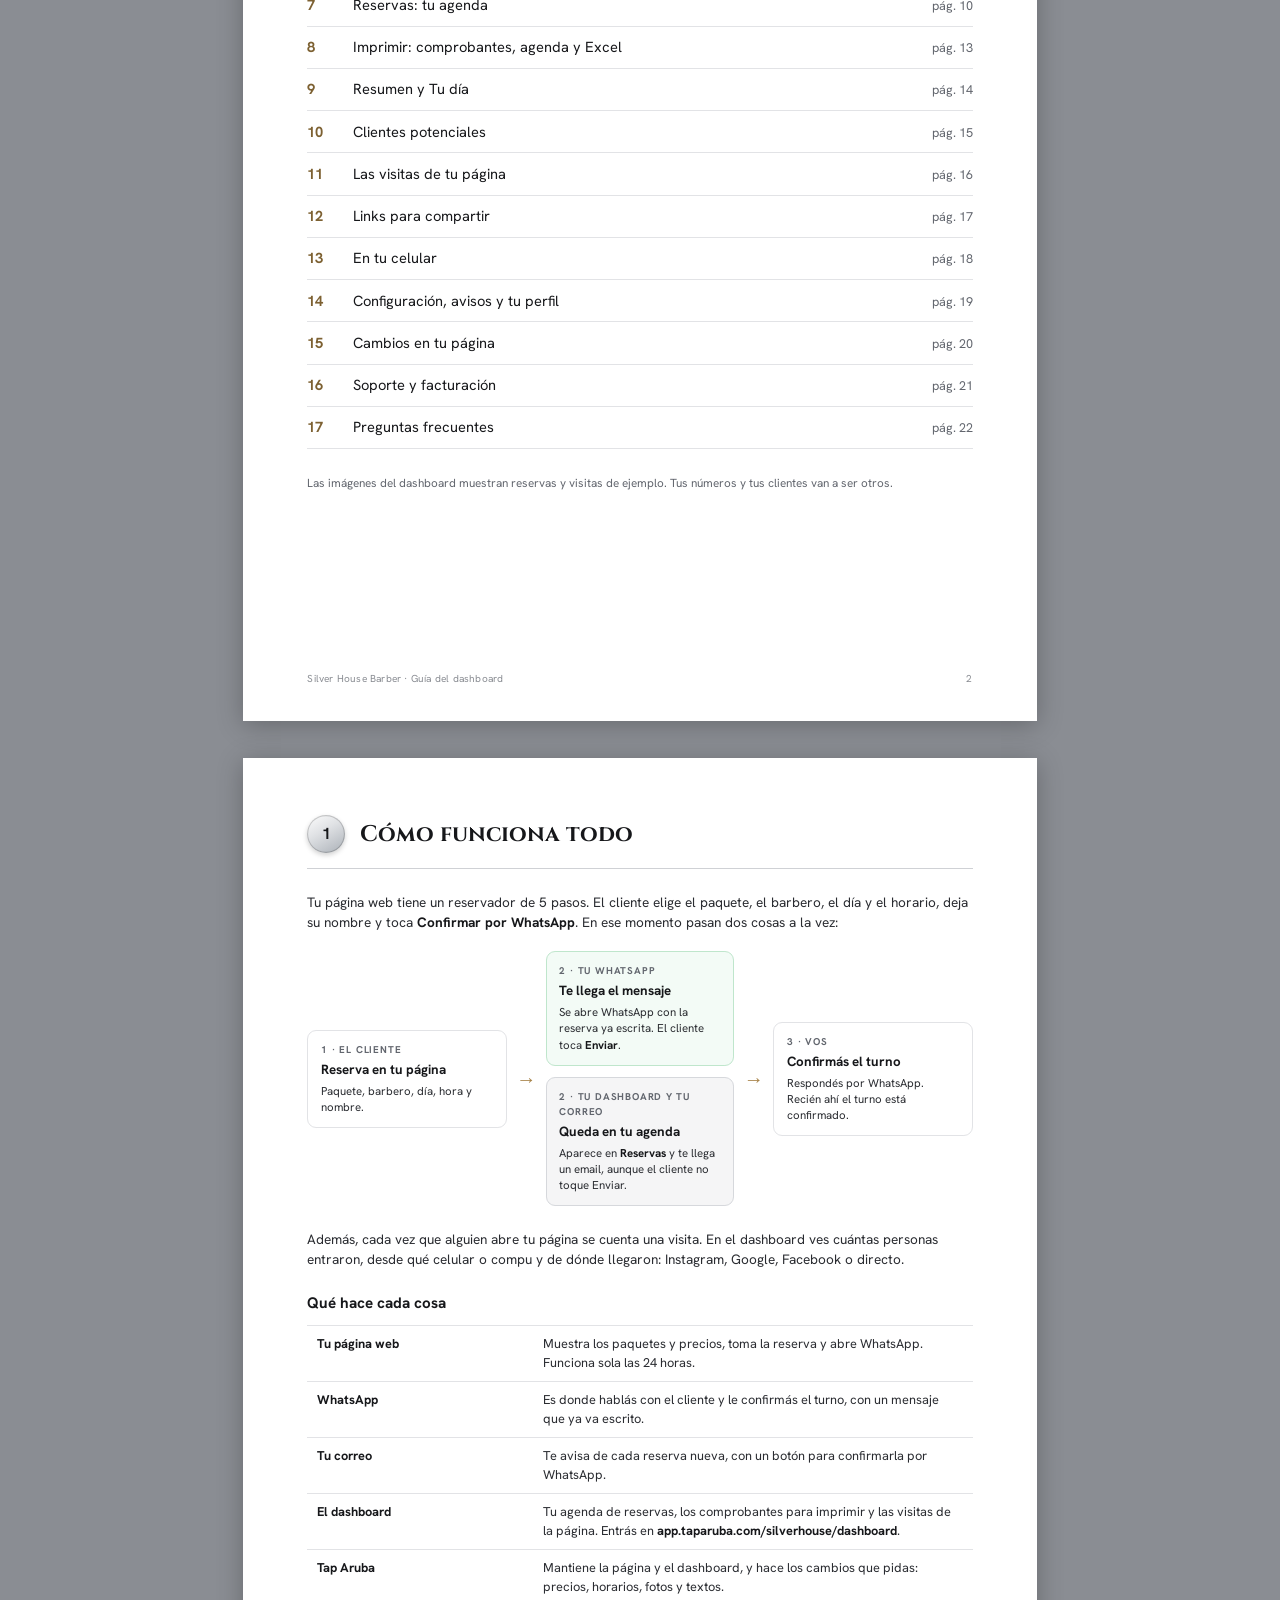
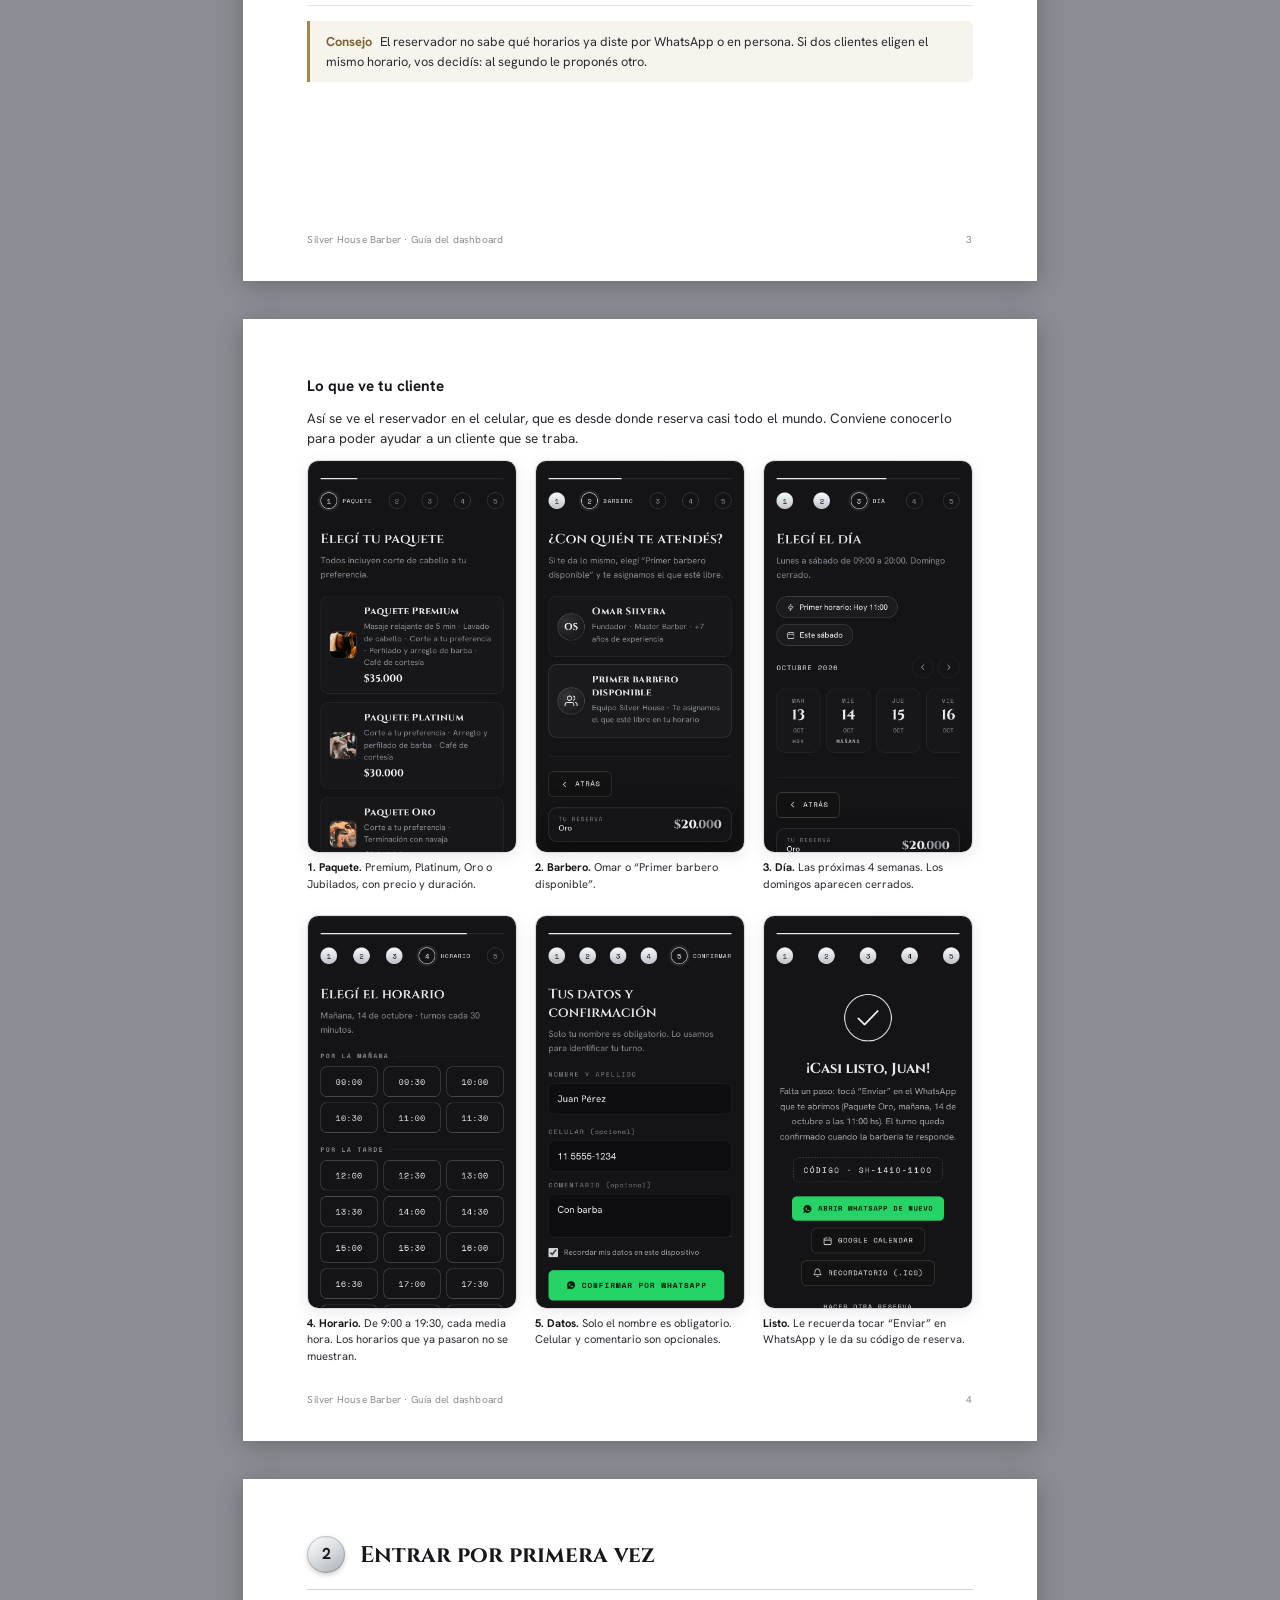
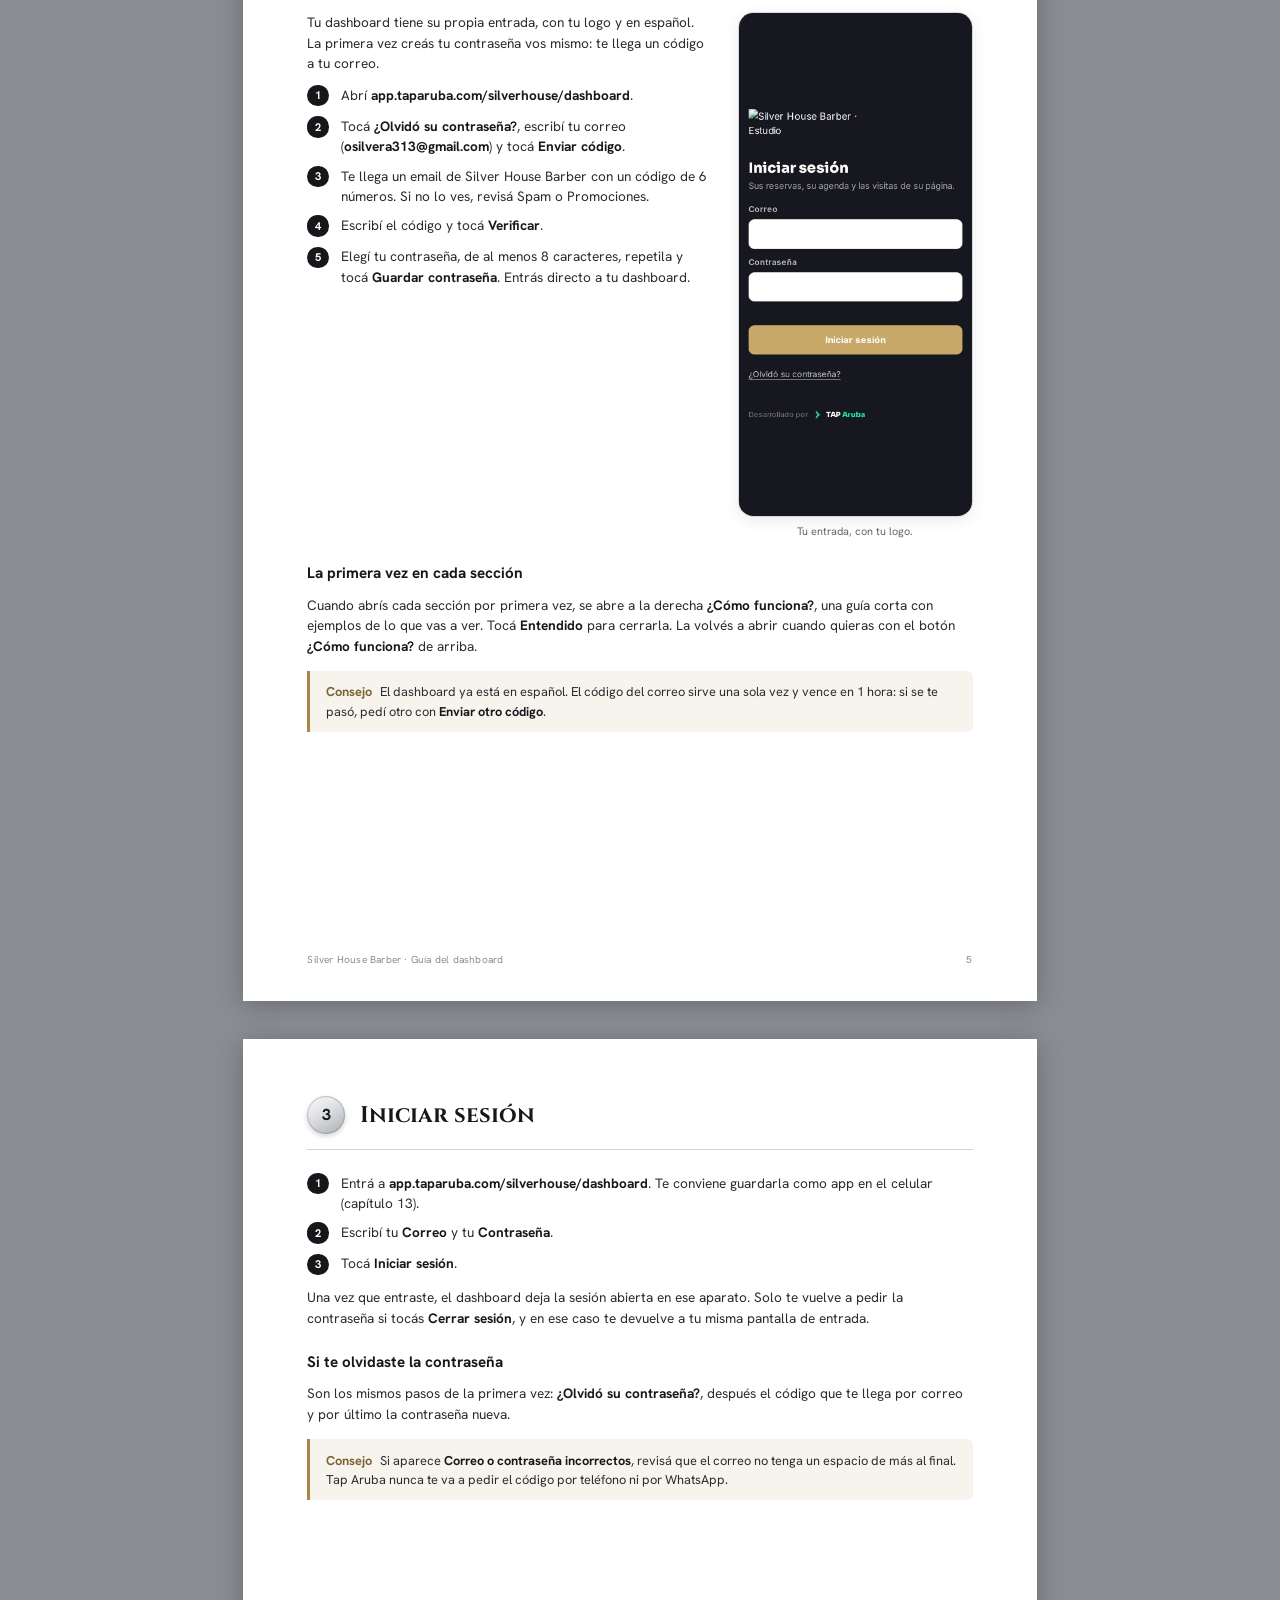
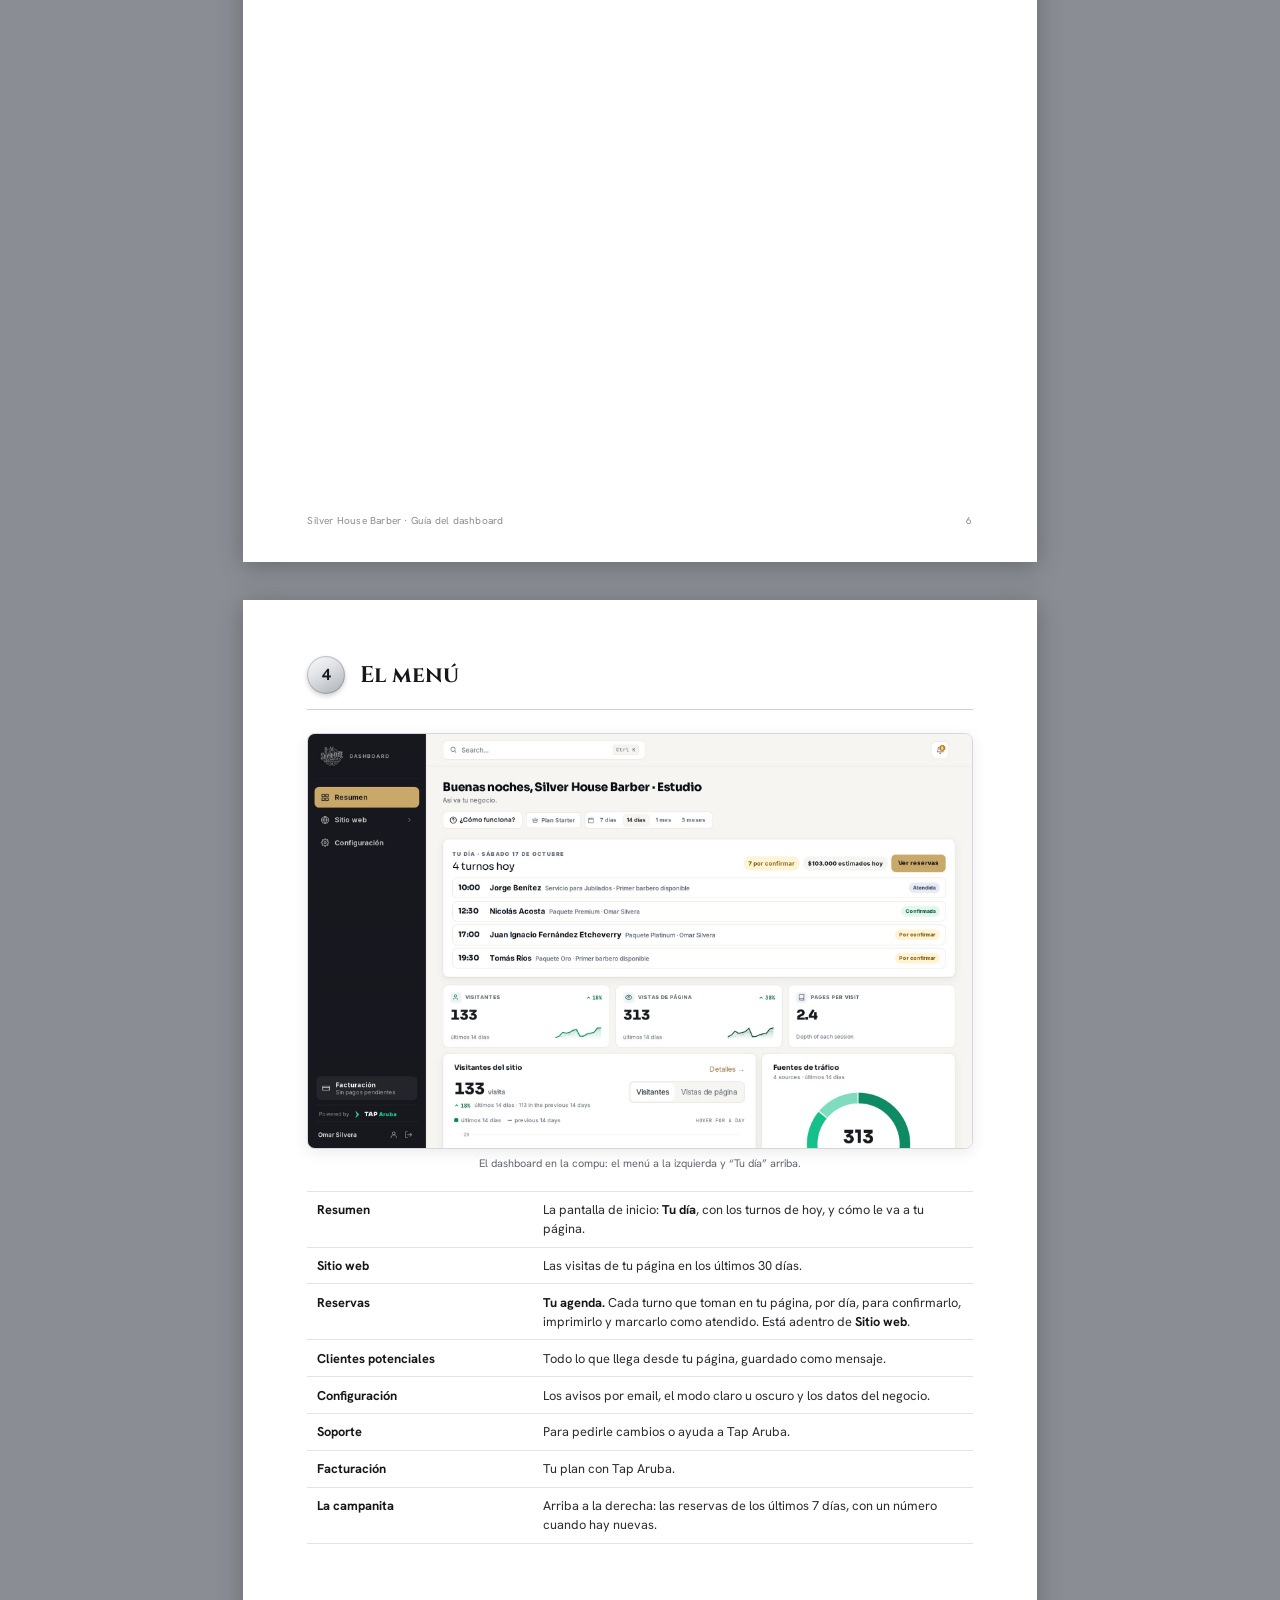
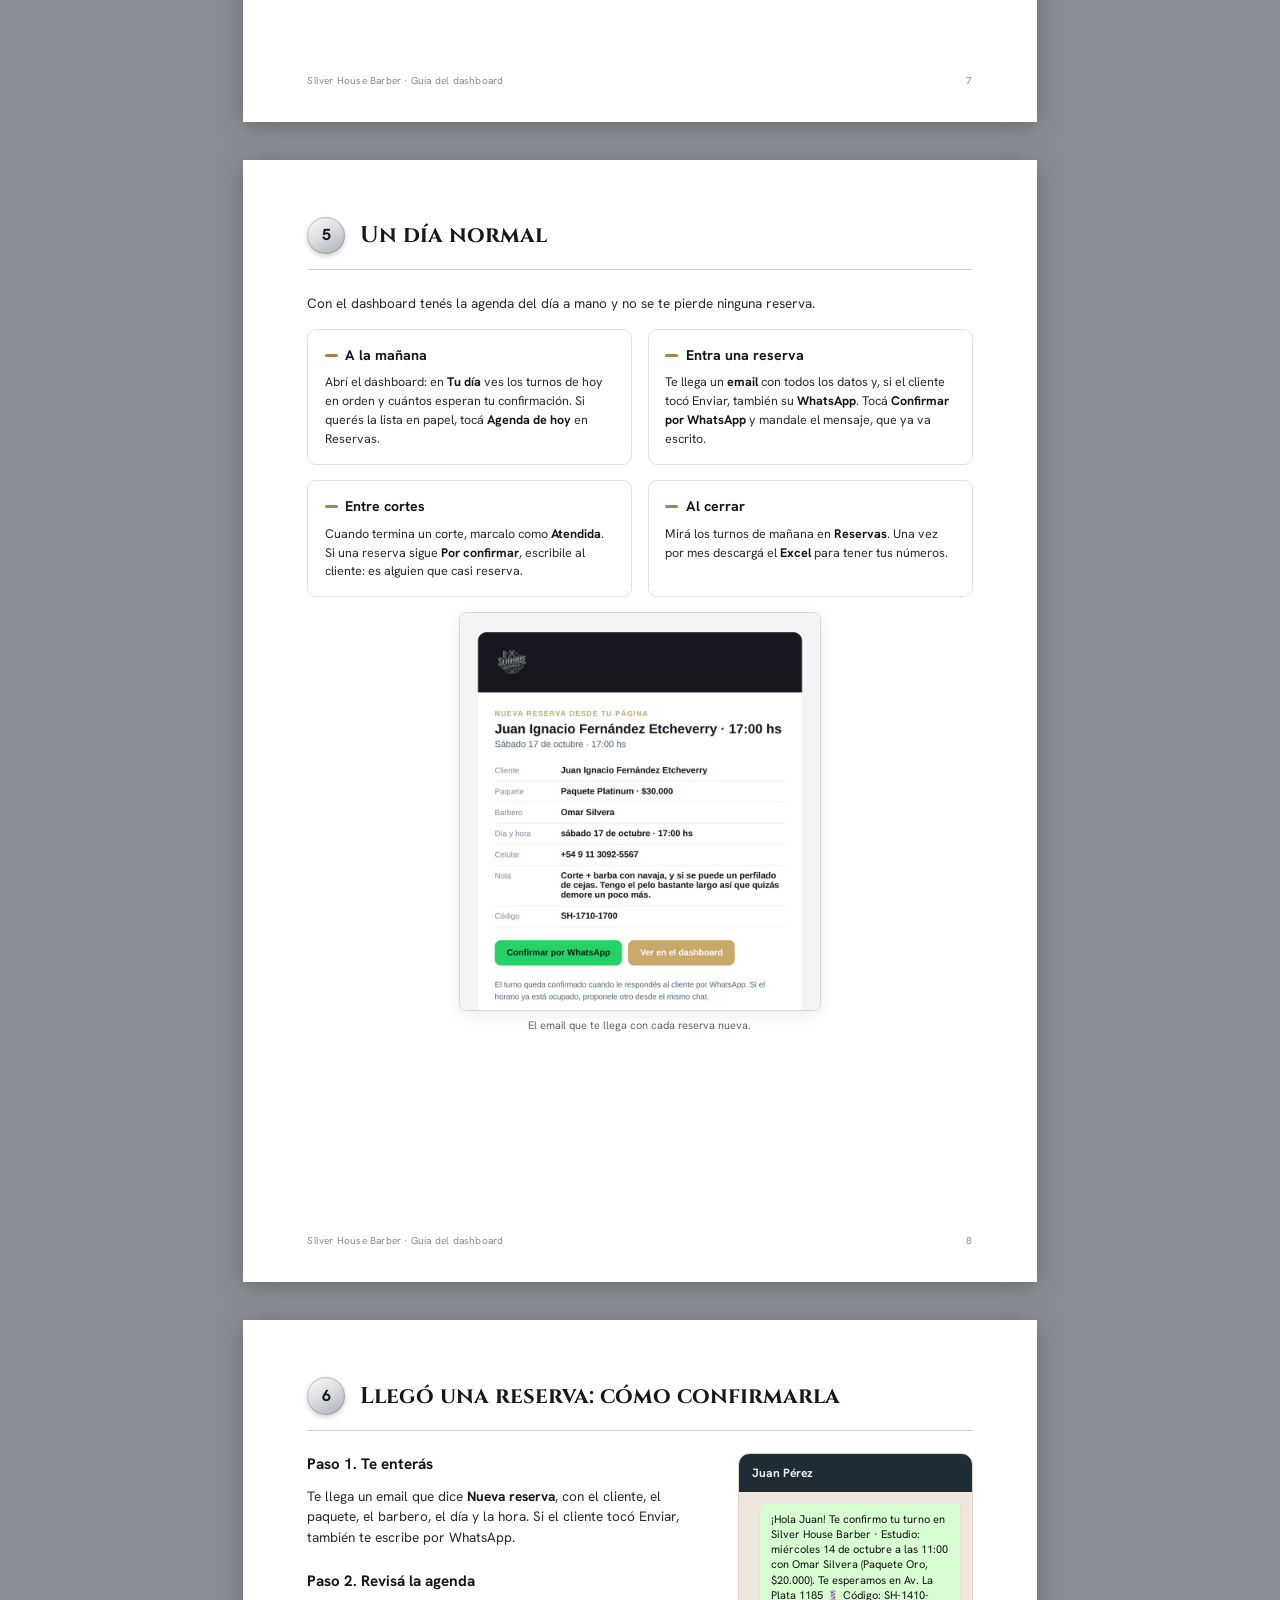
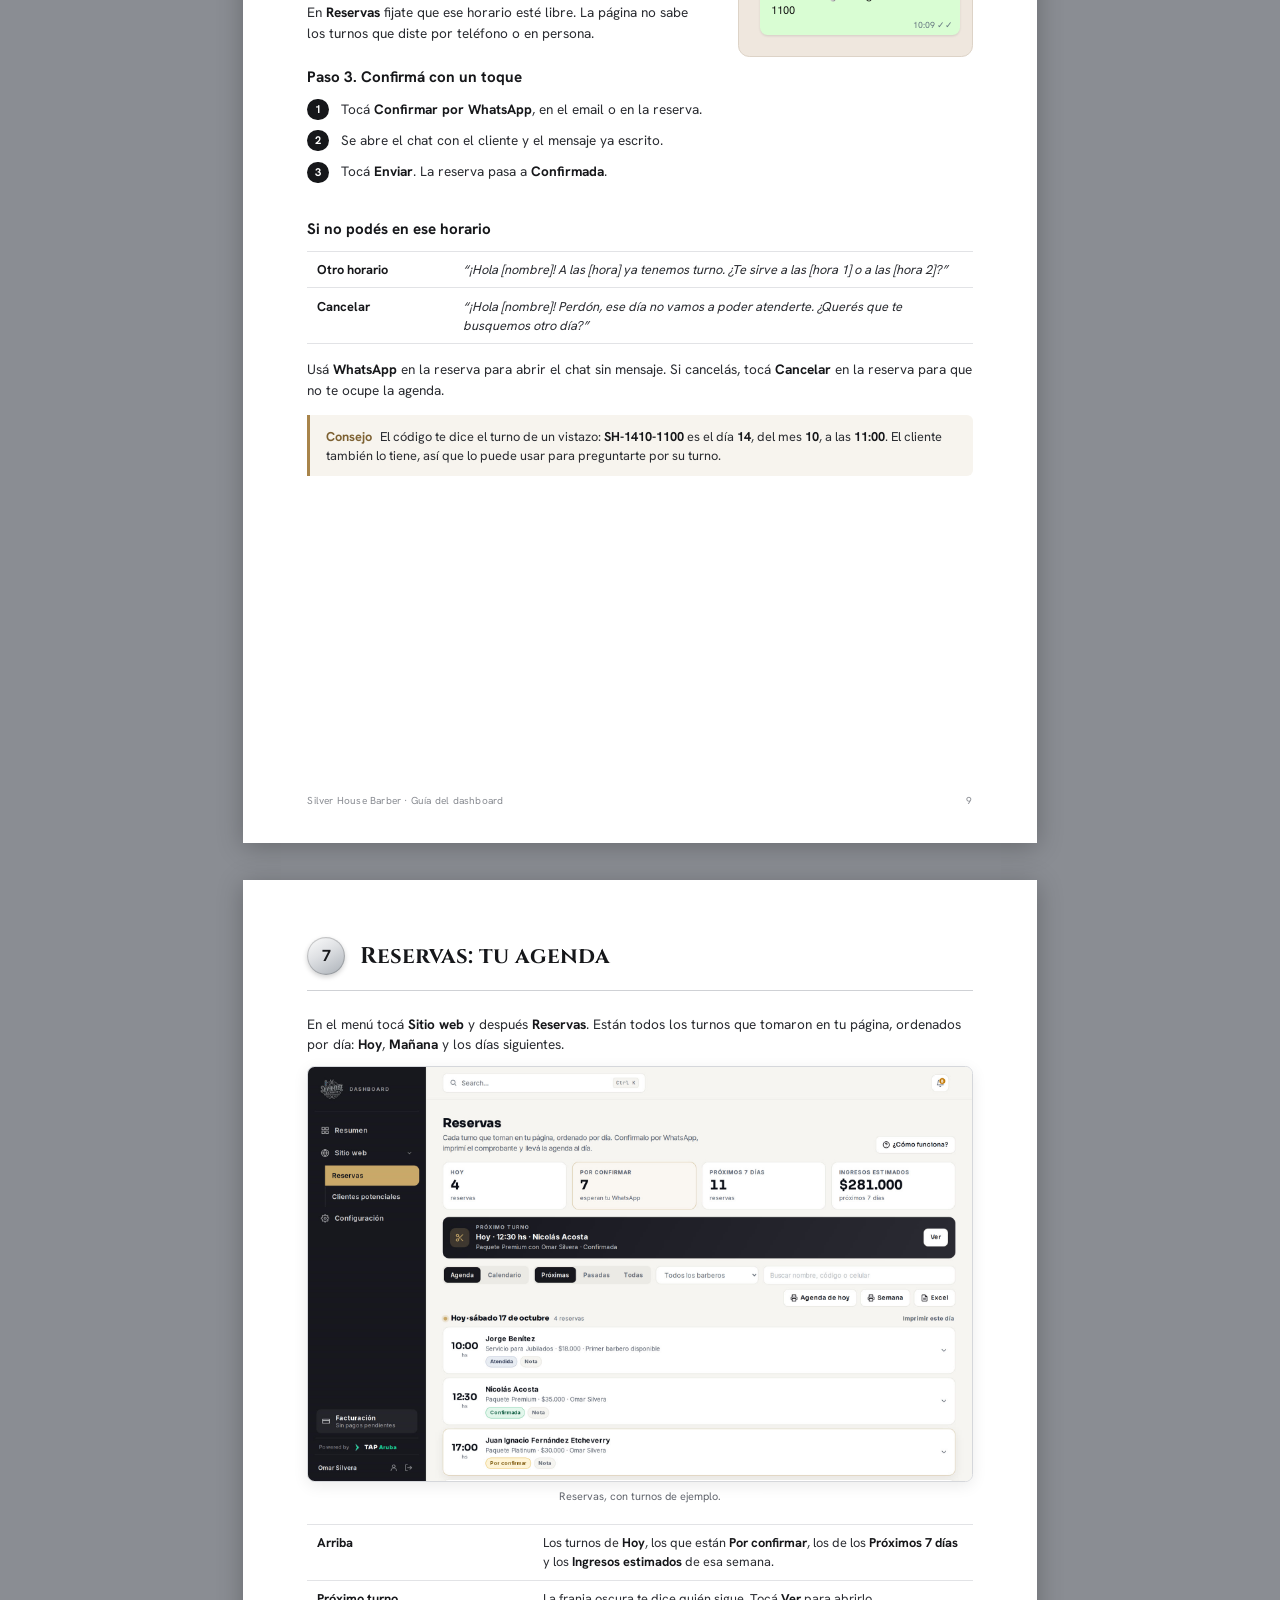
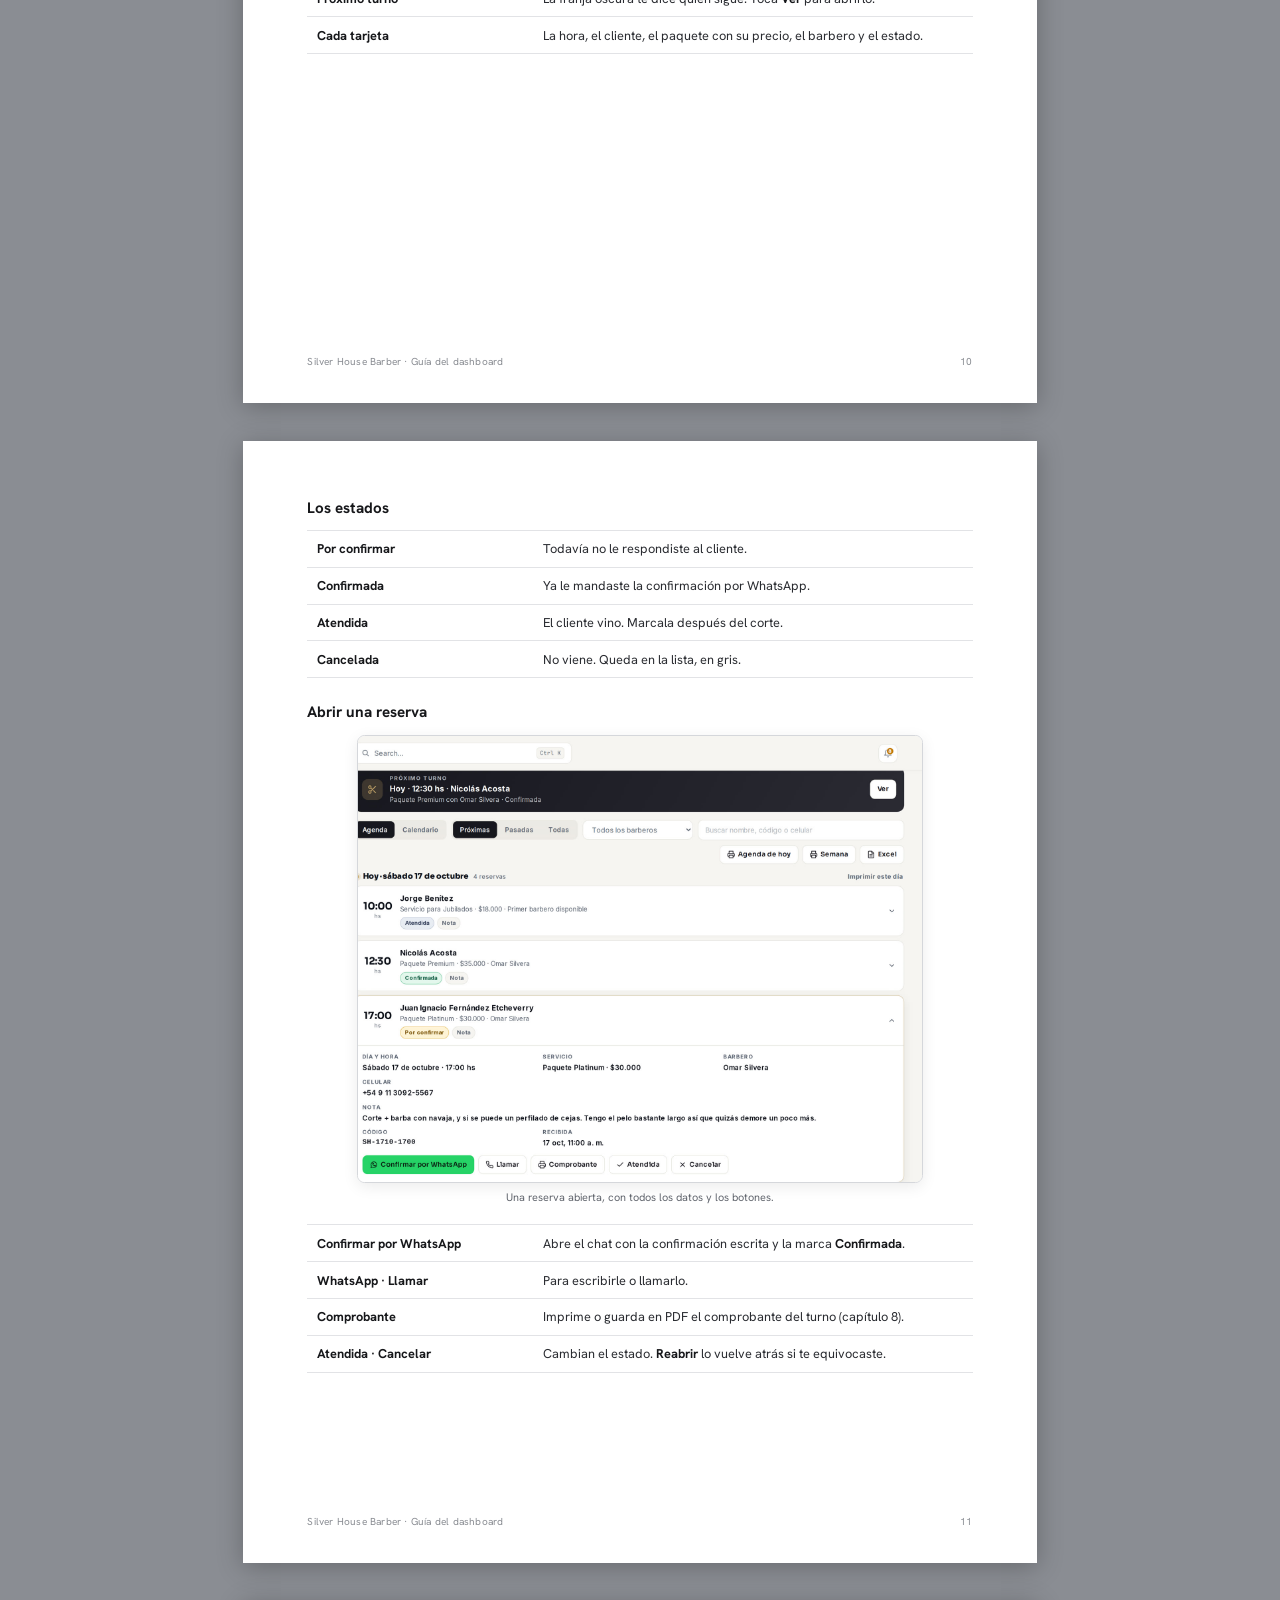
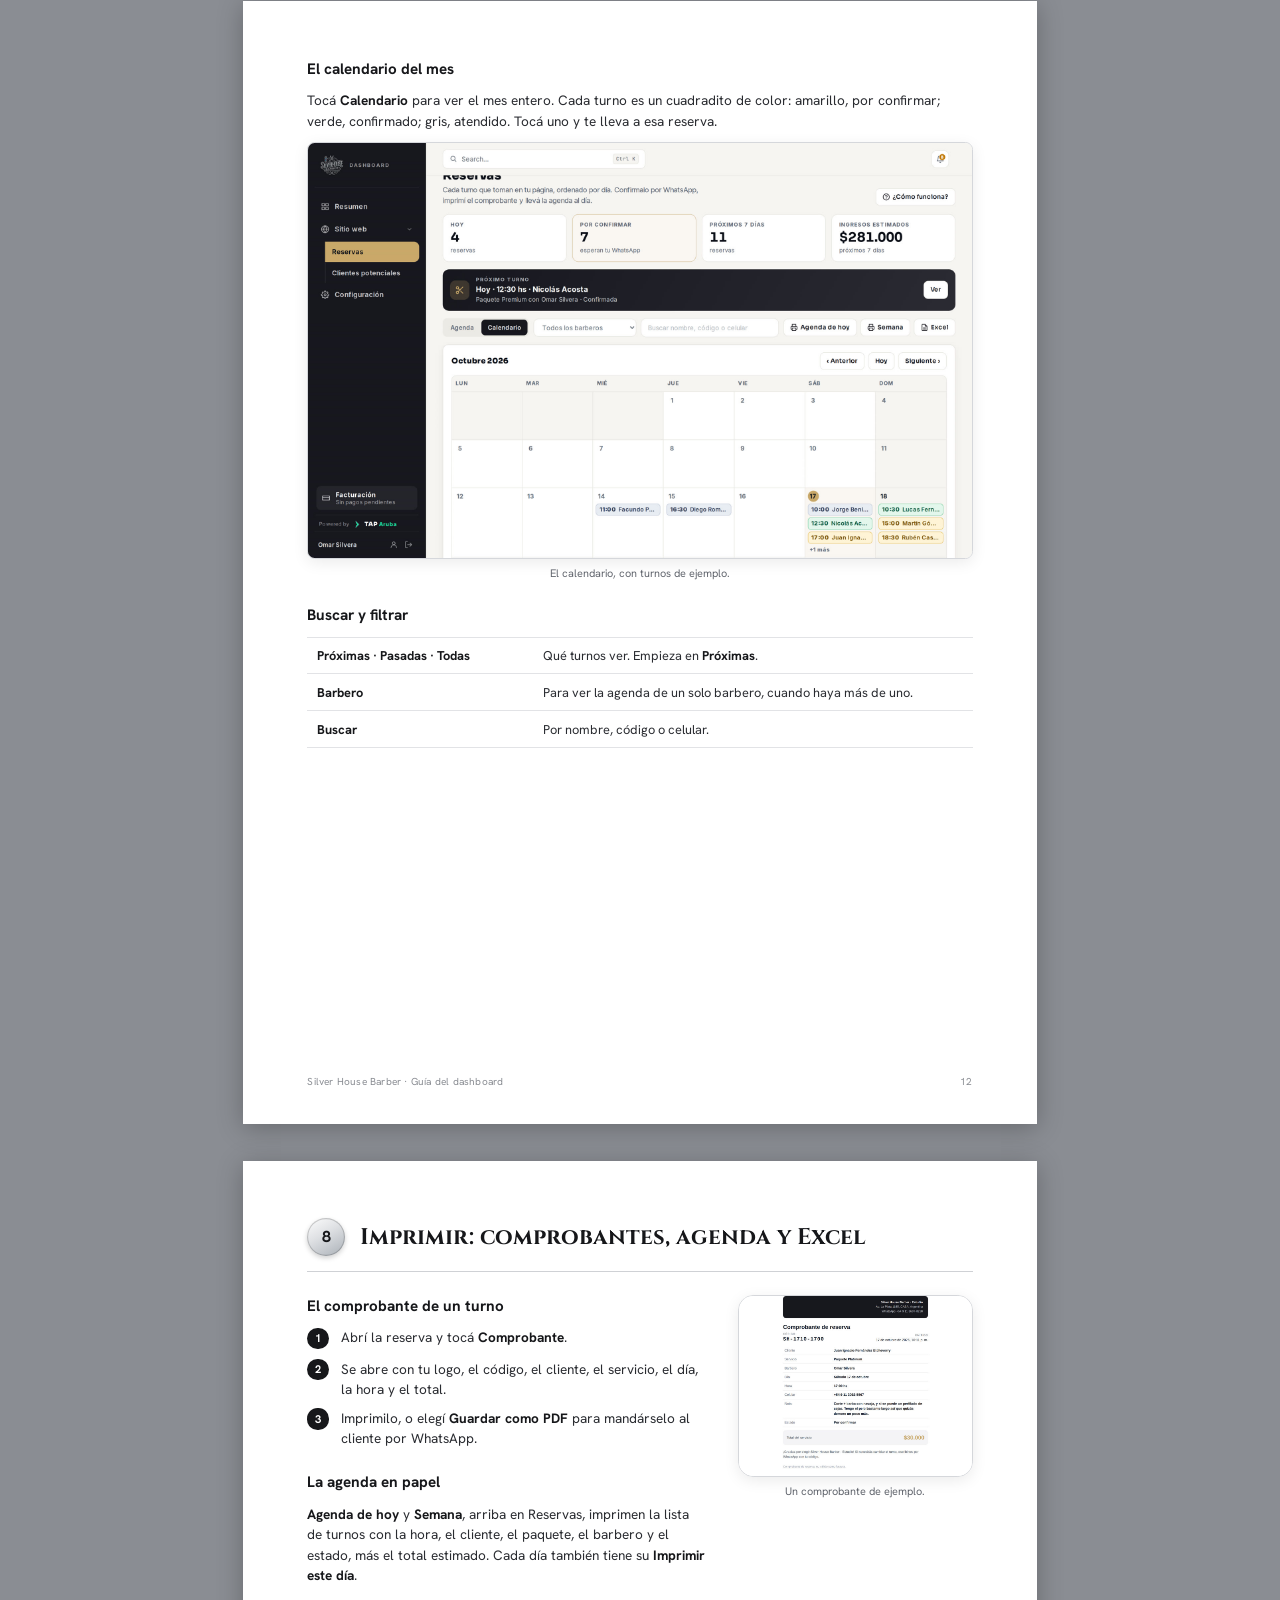
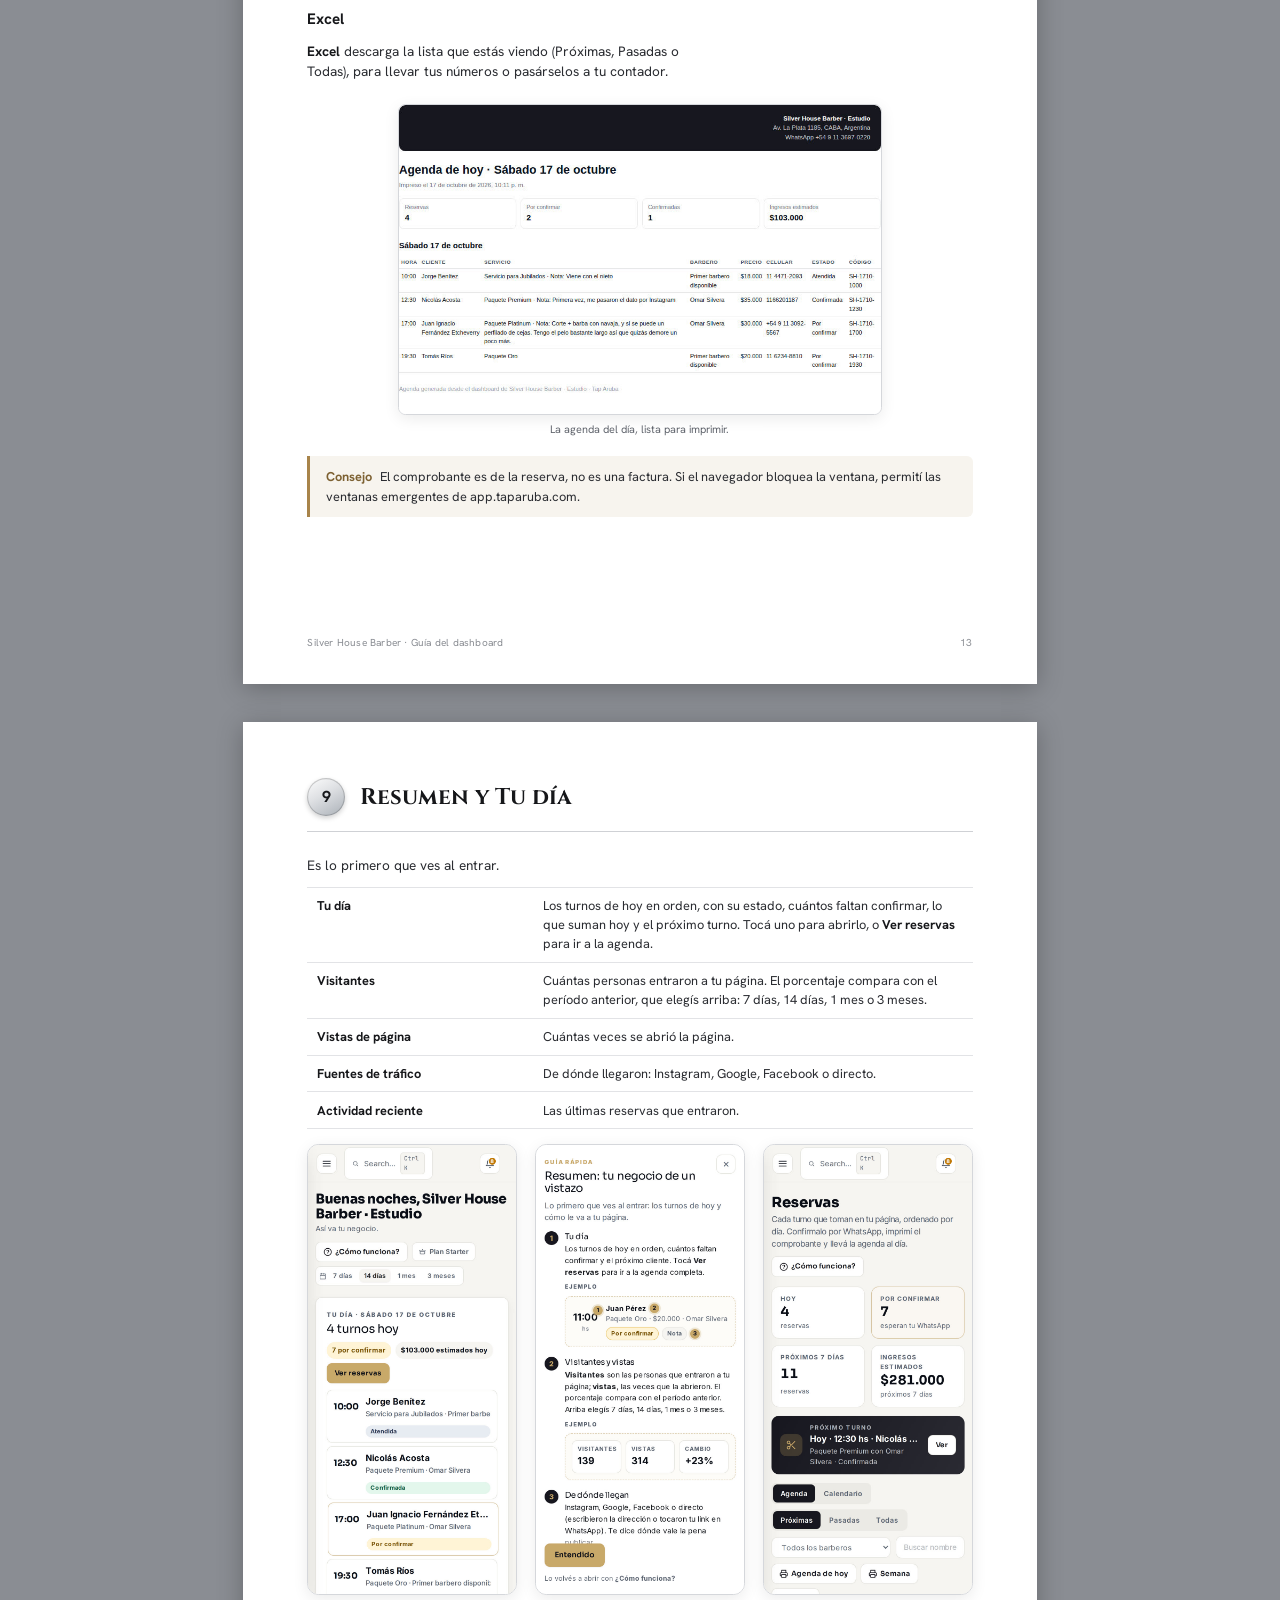
==== commit fd134814: "Guía: el email de cada reserva sigue a "Alertas de reservas"; Excel baja la lista que estás viendo C" ====
--- a/docs/guia-dashboard/guia.html
+++ b/docs/guia-dashboard/guia.html
@@ -243,7 +243,7 @@
       <h3>La agenda en papel</h3>
       <p><b>Agenda de hoy</b> y <b>Semana</b>, arriba en Reservas, imprimen la lista de turnos con la hora, el cliente, el paquete, el barbero y el estado, más el total estimado. Cada día también tiene su <b>Imprimir este día</b>.</p>
       <h3>Excel</h3>
-      <p><b>Excel</b> descarga todas las reservas que estás viendo, para llevar tus números o pasárselos a tu contador.</p>
+      <p><b>Excel</b> descarga la lista que estás viendo (Próximas, Pasadas o Todas), para llevar tus números o pasárselos a tu contador.</p>
     </div>
     <figure class="shot phone-shot"><img src="img/n-receipt.jpg" alt=""><figcaption>Un comprobante de ejemplo.</figcaption></figure>
   </div>
@@ -275,7 +275,7 @@
   <p>Acá queda guardado, como mensaje, todo lo que llega desde tu página: también las reservas. Te sirve de respaldo y para encontrar a alguien rápido. Las reservas en sí manejalas en <b>Reservas</b>.</p>
   <figure class="shot"><img src="img/n-leads.jpg" alt=""><figcaption>Un mensaje abierto, con el botón de WhatsApp.</figcaption></figure>
   <table class="t2">
-    <tr><td>Nuevos · Todos · Archivados</td><td><b>Nuevos</b> son los que todavía no abriste; el punto verde los marca.</td></tr>
+    <tr><td>Nuevos · Todos · Archivados</td><td><b>Nuevos</b> son los que todavía no abriste; un punto de color los marca.</td></tr>
     <tr><td>WhatsApp</td><td>Abre el chat con el cliente.</td></tr>
     <tr><td>Archivar · Eliminar</td><td><b>Archivar</b> lo saca de la lista. <b>Eliminar</b> lo borra para siempre.</td></tr>
   </table>
@@ -340,13 +340,13 @@
   <h2 class="ch"><span class="n"></span>Configuración, avisos y tu perfil</h2>
   <figure class="shot settings"><img src="img/n-settings.jpg" alt=""><figcaption>Configuración.</figcaption></figure>
   <table class="t2">
-    <tr><td>Notificaciones</td><td>Con <b>Nuevas solicitudes de clientes</b> encendido, cada reserva nueva te llega por email. Viene encendido.</td></tr>
+    <tr><td>Notificaciones</td><td>Con <b>Alertas de reservas</b> encendido, cada reserva nueva te llega por email. Viene encendido.</td></tr>
     <tr><td>Idioma</td><td>Ya está en español. Si lo cambiás, el cambio vale solo para ese aparato.</td></tr>
     <tr><td>Apariencia</td><td><b>Claro</b> u <b>Oscuro</b>, también por aparato.</td></tr>
     <tr><td>Perfil del negocio</td><td>Teléfono, correo, dirección y descripción del negocio dentro del dashboard. <b>No cambian tu página web</b>: para eso, mirá el capítulo 15.</td></tr>
     <tr><td>Marca</td><td>El logo y el color de tu dashboard. Ya vienen puestos: no hace falta tocarlos.</td></tr>
   </table>
-  <p>Si cambiás algo, tocá <b>Guardar cambios</b> arriba a la derecha.</p>
+  <p>Si cambiás algo, tocá <b>Guardar cambios</b>, arriba de todo.</p>
   <h3>Tu perfil y la seguridad</h3>
   <p>Tocá tus iniciales y elegí <b>Tu perfil</b>. Ahí cambiás tu nombre y tu contraseña. También podés activar la verificación en dos pasos, que además de la contraseña te pide un código de una app del celular, como <b>Google Authenticator</b>.</p>
   <div class="tip"><b>Consejo</b> Con la verificación en dos pasos activada, si perdés el celular no vas a poder entrar solo. Escribile a Tap Aruba y te la desactivan.</div>
@@ -399,7 +399,7 @@
     <p class="q">Hay una reserva que nunca me llegó por WhatsApp. ¿Por qué?</p>
     <p>El cliente tocó <b>Confirmar por WhatsApp</b> en tu página, pero después no tocó <b>Enviar</b>. Igual te llegó el email y está en Reservas. Si dejó su celular, escribile vos.</p>
     <p class="q">¿Me llega un aviso cuando alguien reserva?</p>
-    <p>Sí, un email con cada reserva nueva, con el botón para confirmarla. Si no te llega, revisá Spam y que en <b>Configuración</b> esté encendido <b>Nuevas solicitudes de clientes</b>.</p>
+    <p>Sí, un email con cada reserva nueva, con el botón para confirmarla. Si no te llega, revisá Spam y que en <b>Configuración</b> esté encendido <b>Alertas de reservas</b>.</p>
     <p class="q">Dos clientes eligieron el mismo horario. ¿Qué hago?</p>
     <p>Respetá al primero que reservó y al segundo proponele otro horario. Tenés el mensaje para copiar en el capítulo 6.</p>
     <p class="q">¿Puedo cerrar un día por feriado o vacaciones?</p>
